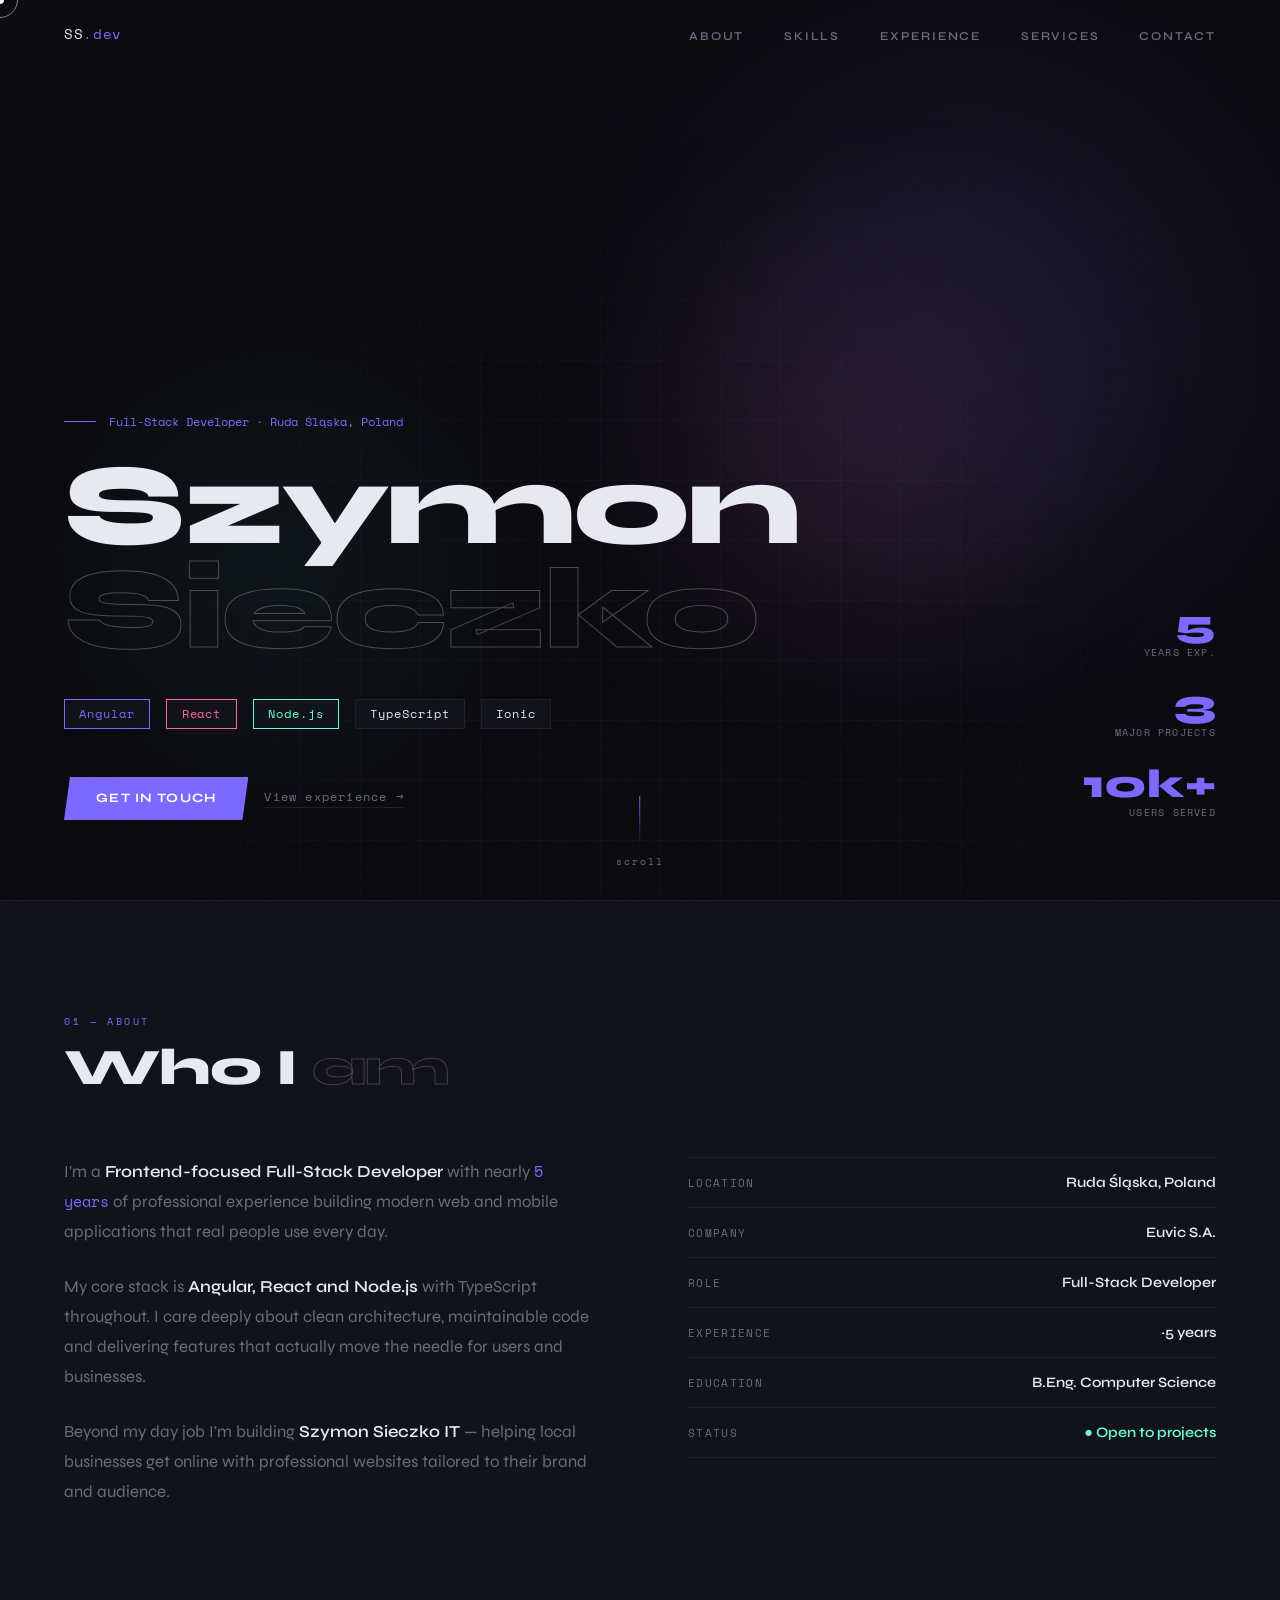
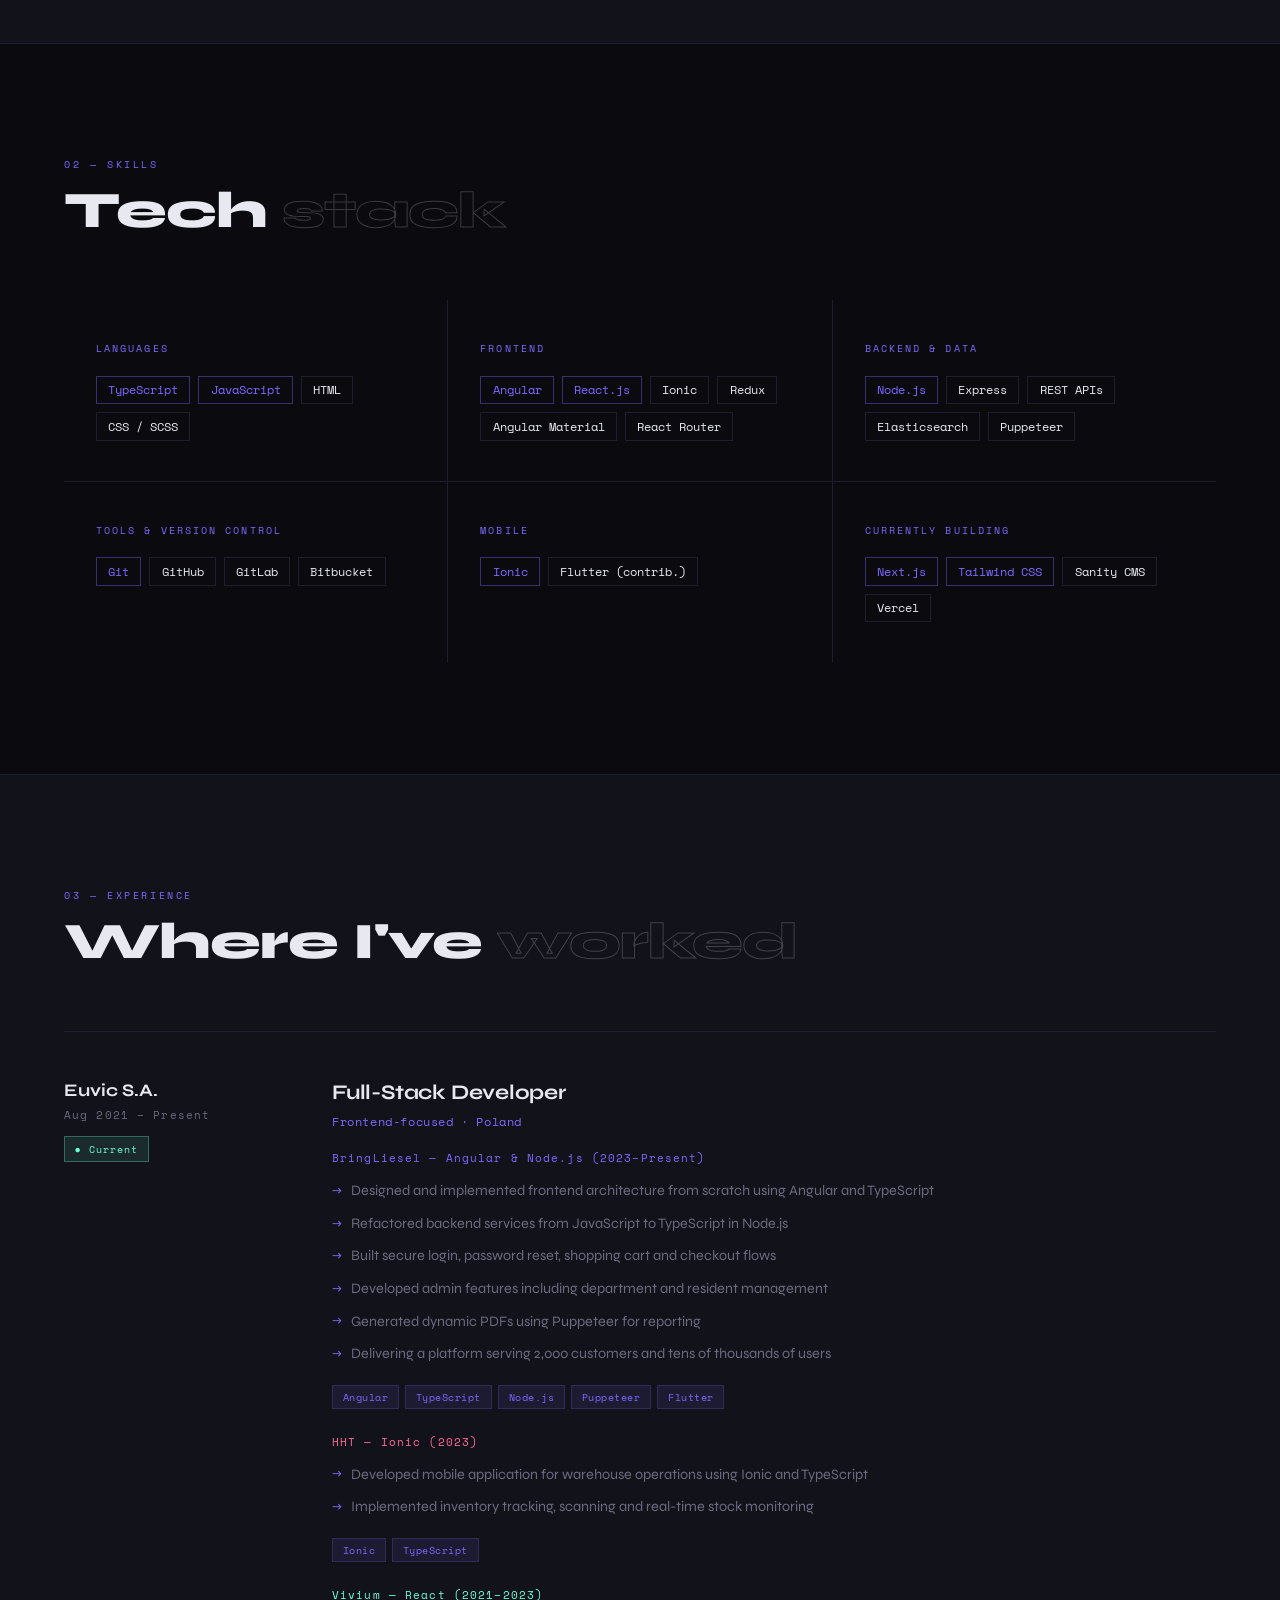
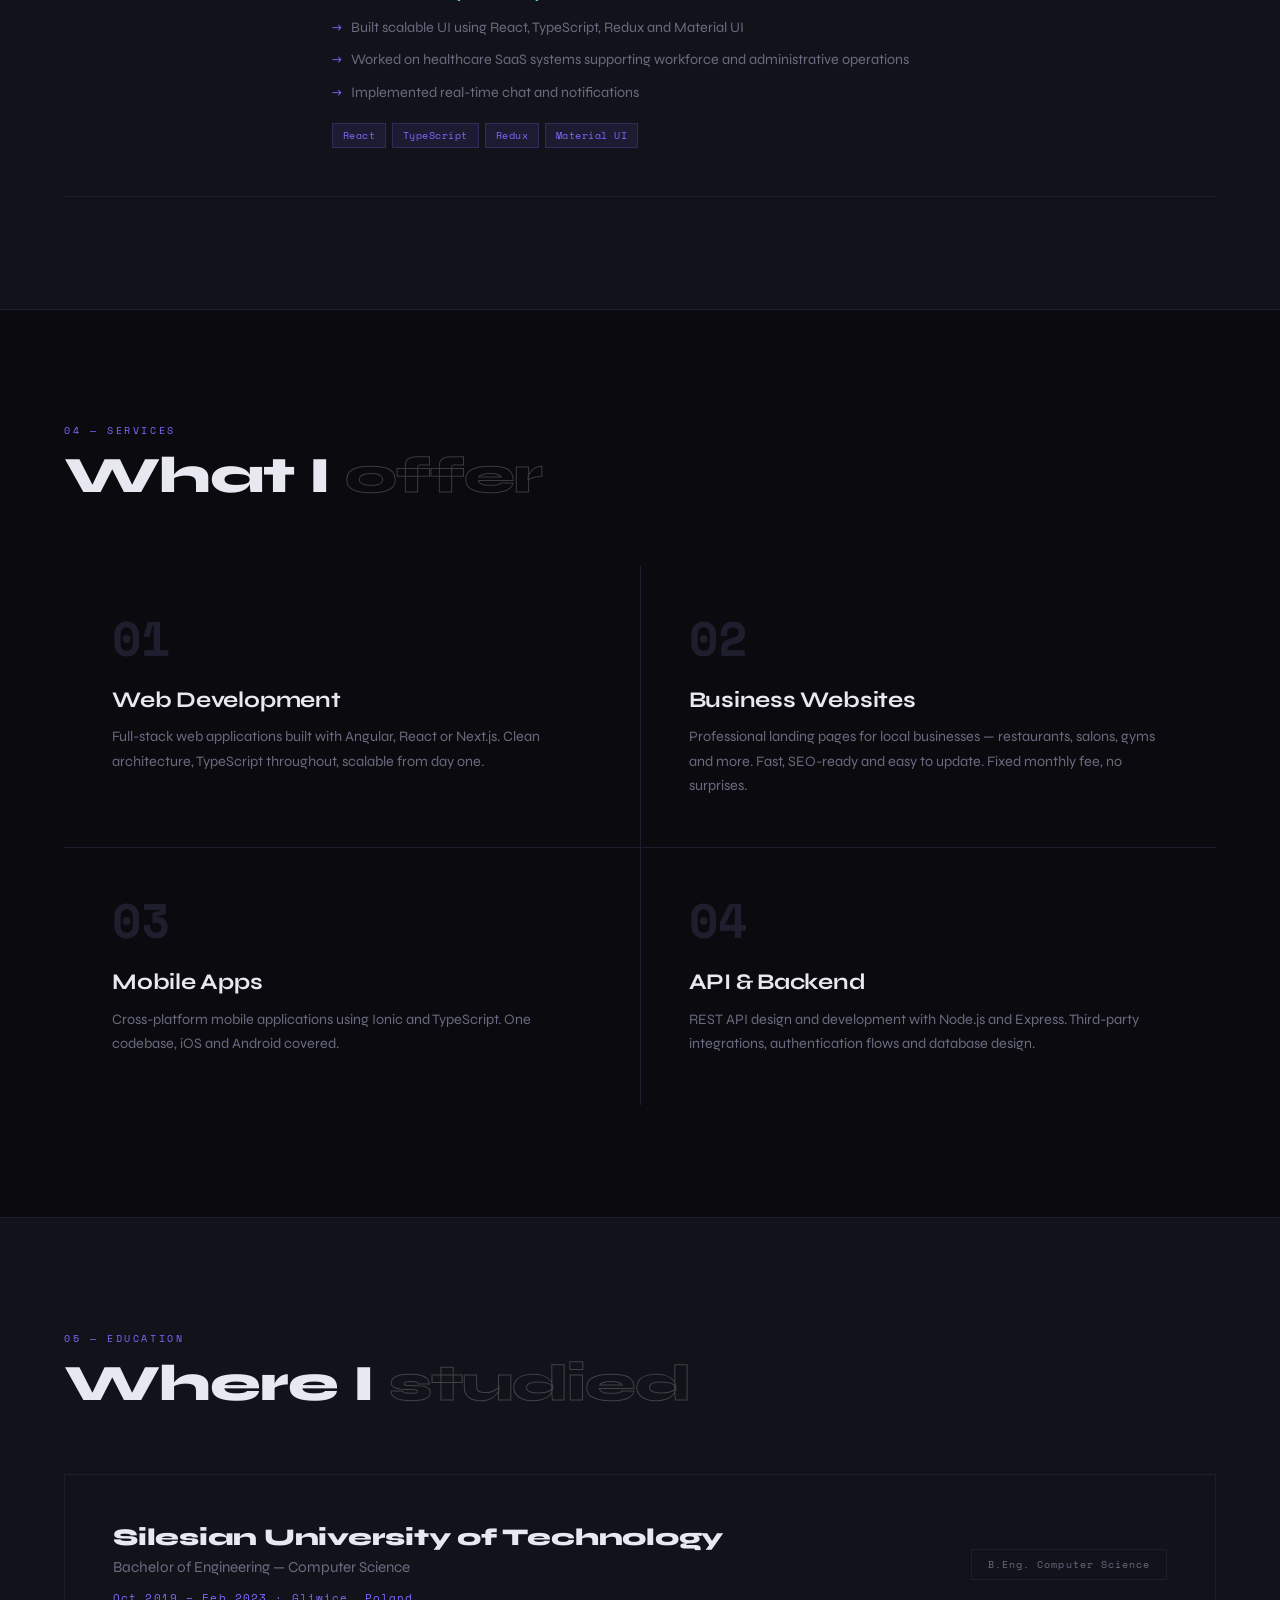
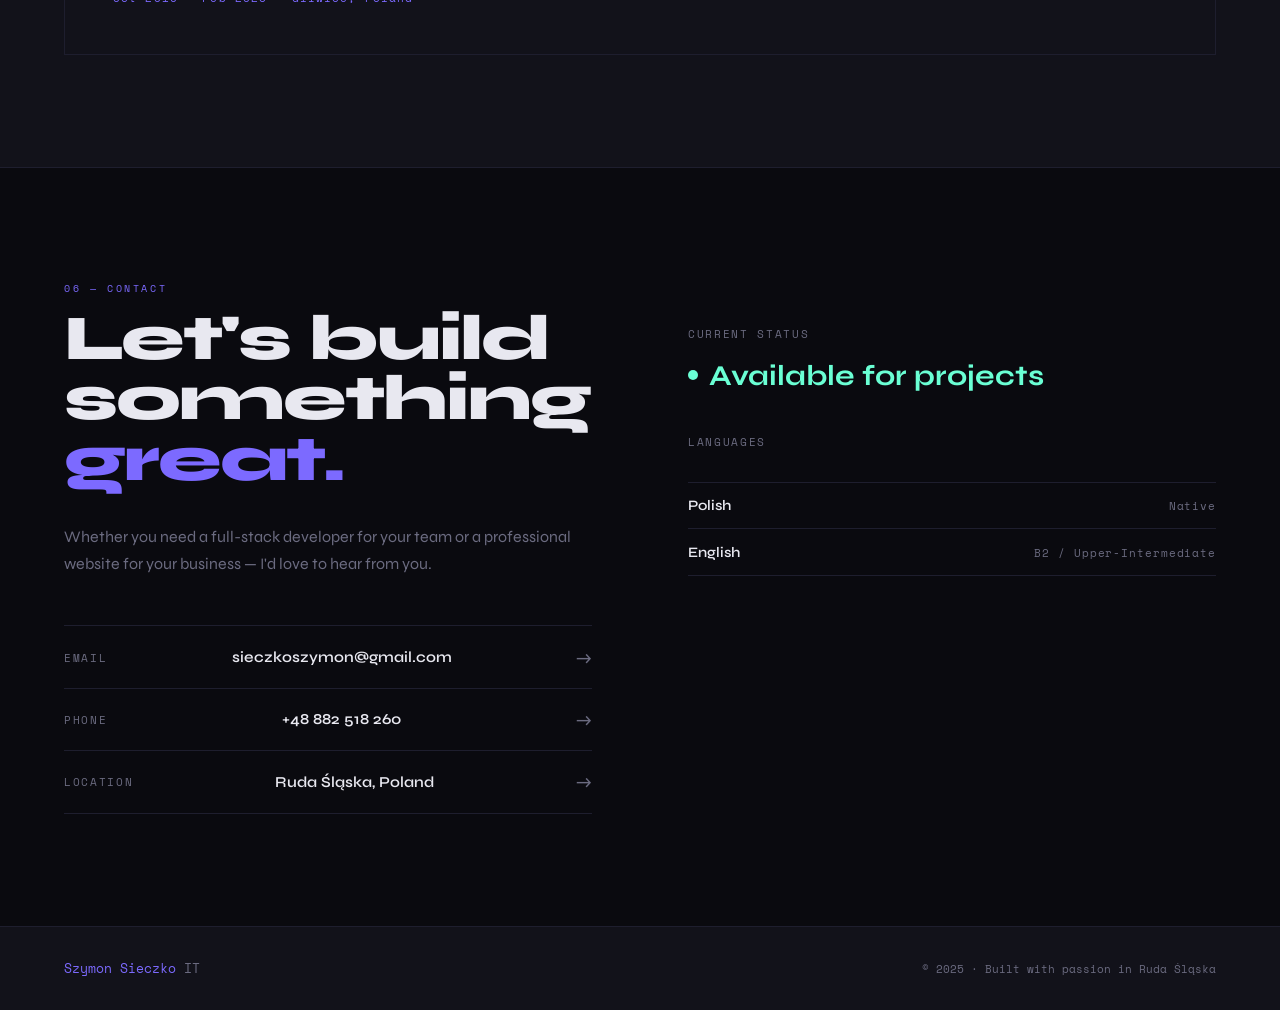
==== index.html @ 937682d6 "rename file" ====
<!doctype html>
<html lang="en">
  <head>
    <meta charset="UTF-8" />
    <meta name="viewport" content="width=device-width, initial-scale=1.0" />
    <title>Szymon Sieczko – Full-Stack Developer</title>

    <!-- SEO -->
    <meta
      name="description"
      content="Szymon Sieczko – Frontend-focused Full-Stack Developer with 5 years of experience in Angular, React, Node.js and TypeScript. Based in Ruda Śląska, Poland." />
    <meta name="author" content="Szymon Sieczko" />
    <meta property="og:title" content="Szymon Sieczko – Full-Stack Developer" />
    <meta
      property="og:description"
      content="Frontend-focused Full-Stack Developer. Angular, React, Node.js, TypeScript." />
    <meta property="og:type" content="website" />

    <link
      href="https://fonts.googleapis.com/css2?family=Space+Mono:ital,wght@0,400;0,700;1,400&family=Syne:wght@400;600;700;800&display=swap"
      rel="stylesheet" />

    <style>
      *,
      *::before,
      *::after {
        box-sizing: border-box;
        margin: 0;
        padding: 0;
      }

      :root {
        --bg: #0a0a0f;
        --surface: #12121a;
        --border: #1e1e2e;
        --accent: #7c6aff;
        --accent2: #ff6a9a;
        --accent3: #6affd4;
        --text: #e8e8f0;
        --muted: #6b6b80;
        --mono: "Space Mono", monospace;
        --sans: "Syne", sans-serif;
      }

      html {
        scroll-behavior: smooth;
      }

      body {
        background: var(--bg);
        color: var(--text);
        font-family: var(--sans);
        overflow-x: hidden;
        cursor: none;
      }

      /* CUSTOM CURSOR */
      .cursor {
        position: fixed;
        top: 0;
        left: 0;
        z-index: 9999;
        pointer-events: none;
        mix-blend-mode: difference;
      }
      .cursor-dot {
        width: 8px;
        height: 8px;
        background: white;
        border-radius: 50%;
        position: absolute;
        transform: translate(-50%, -50%);
        transition: transform 0.1s;
      }
      .cursor-ring {
        width: 36px;
        height: 36px;
        border: 1px solid rgba(255, 255, 255, 0.5);
        border-radius: 50%;
        position: absolute;
        transform: translate(-50%, -50%);
        transition:
          transform 0.12s ease,
          width 0.2s,
          height 0.2s;
      }
      body.hovering .cursor-ring {
        width: 56px;
        height: 56px;
      }

      /* NOISE OVERLAY */
      body::before {
        content: "";
        position: fixed;
        inset: 0;
        z-index: 0;
        background-image: url("data:image/svg+xml,%3Csvg viewBox='0 0 256 256' xmlns='http://www.w3.org/2000/svg'%3E%3Cfilter id='noise'%3E%3CfeTurbulence type='fractalNoise' baseFrequency='0.9' numOctaves='4' stitchTiles='stitch'/%3E%3C/filter%3E%3Crect width='100%25' height='100%25' filter='url(%23noise)' opacity='0.04'/%3E%3C/svg%3E");
        pointer-events: none;
        opacity: 0.5;
      }

      /* NAV */
      nav {
        position: fixed;
        top: 0;
        left: 0;
        right: 0;
        z-index: 100;
        display: flex;
        justify-content: space-between;
        align-items: center;
        padding: 1.5rem 4rem;
        border-bottom: 1px solid transparent;
        transition:
          border-color 0.3s,
          background 0.3s;
      }
      nav.scrolled {
        background: rgba(10, 10, 15, 0.9);
        backdrop-filter: blur(12px);
        border-color: var(--border);
      }
      .nav-brand {
        font-family: var(--mono);
        font-size: 0.85rem;
        color: var(--accent);
        text-decoration: none;
        letter-spacing: 0.05em;
      }
      .nav-brand span {
        color: var(--text);
      }
      .nav-links {
        display: flex;
        gap: 2.5rem;
        list-style: none;
      }
      .nav-links a {
        font-size: 0.75rem;
        font-weight: 600;
        letter-spacing: 0.15em;
        text-transform: uppercase;
        color: var(--muted);
        text-decoration: none;
        transition: color 0.2s;
        position: relative;
      }
      .nav-links a::after {
        content: "";
        position: absolute;
        bottom: -2px;
        left: 0;
        right: 0;
        height: 1px;
        background: var(--accent);
        transform: scaleX(0);
        transition: transform 0.2s;
        transform-origin: left;
      }
      .nav-links a:hover {
        color: var(--text);
      }
      .nav-links a:hover::after {
        transform: scaleX(1);
      }

      /* HERO */
      .hero {
        min-height: 100vh;
        display: flex;
        flex-direction: column;
        justify-content: flex-end;
        padding: 0 4rem 5rem;
        position: relative;
        overflow: hidden;
      }

      .hero-grid-lines {
        position: absolute;
        inset: 0;
        z-index: 0;
        background-image:
          linear-gradient(rgba(124, 106, 255, 0.05) 1px, transparent 1px),
          linear-gradient(90deg, rgba(124, 106, 255, 0.05) 1px, transparent 1px);
        background-size: 60px 60px;
        mask-image: radial-gradient(
          ellipse at 50% 80%,
          black 30%,
          transparent 70%
        );
      }

      .hero-glow {
        position: absolute;
        z-index: 0;
        border-radius: 50%;
        filter: blur(100px);
        pointer-events: none;
      }
      .glow-1 {
        width: 500px;
        height: 500px;
        background: rgba(124, 106, 255, 0.12);
        top: 10%;
        right: 5%;
      }
      .glow-2 {
        width: 350px;
        height: 350px;
        background: rgba(255, 106, 154, 0.08);
        top: 30%;
        right: 20%;
      }
      .glow-3 {
        width: 300px;
        height: 300px;
        background: rgba(106, 255, 212, 0.06);
        bottom: 20%;
        left: 10%;
      }

      .hero-tag {
        position: relative;
        z-index: 2;
        font-family: var(--mono);
        font-size: 0.75rem;
        color: var(--accent);
        margin-bottom: 1.5rem;
        display: flex;
        align-items: center;
        gap: 0.8rem;
      }
      .hero-tag::before {
        content: "";
        display: inline-block;
        width: 32px;
        height: 1px;
        background: var(--accent);
      }

      .hero-name {
        position: relative;
        z-index: 2;
        font-family: var(--sans);
        font-size: clamp(3.5rem, 9vw, 8rem);
        font-weight: 800;
        line-height: 0.9;
        letter-spacing: -0.03em;
        margin-bottom: 0.3rem;
      }
      .hero-name .line-1 {
        color: var(--text);
        display: block;
      }
      .hero-name .line-2 {
        color: transparent;
        -webkit-text-stroke: 1px rgba(255, 255, 255, 0.25);
        display: block;
      }

      .hero-role {
        position: relative;
        z-index: 2;
        font-family: var(--mono);
        font-size: 0.9rem;
        color: var(--muted);
        margin: 2rem 0 3rem;
        display: flex;
        align-items: center;
        gap: 1rem;
        flex-wrap: wrap;
      }
      .role-pill {
        background: var(--surface);
        border: 1px solid var(--border);
        padding: 0.35rem 0.9rem;
        font-size: 0.72rem;
        letter-spacing: 0.08em;
        color: var(--text);
      }
      .role-pill.accent {
        border-color: var(--accent);
        color: var(--accent);
      }
      .role-pill.accent2 {
        border-color: var(--accent2);
        color: var(--accent2);
      }
      .role-pill.accent3 {
        border-color: var(--accent3);
        color: var(--accent3);
      }

      .hero-cta {
        position: relative;
        z-index: 2;
        display: flex;
        gap: 1rem;
        align-items: center;
      }
      .btn-primary {
        background: var(--accent);
        color: white;
        padding: 0.85rem 2rem;
        text-decoration: none;
        font-family: var(--sans);
        font-weight: 700;
        font-size: 0.8rem;
        letter-spacing: 0.1em;
        text-transform: uppercase;
        border: none;
        cursor: none;
        display: inline-block;
        transition:
          background 0.2s,
          transform 0.15s;
        clip-path: polygon(6px 0%, 100% 0%, calc(100% - 6px) 100%, 0% 100%);
      }
      .btn-primary:hover {
        background: #9580ff;
        transform: translateY(-2px);
      }
      .btn-ghost {
        color: var(--muted);
        font-family: var(--mono);
        font-size: 0.75rem;
        text-decoration: none;
        letter-spacing: 0.1em;
        border-bottom: 1px solid var(--border);
        padding-bottom: 2px;
        transition:
          color 0.2s,
          border-color 0.2s;
      }
      .btn-ghost:hover {
        color: var(--text);
        border-color: var(--muted);
      }

      .hero-stats {
        position: absolute;
        right: 4rem;
        bottom: 5rem;
        z-index: 2;
        display: flex;
        flex-direction: column;
        gap: 1.5rem;
        align-items: flex-end;
      }
      .stat {
        text-align: right;
      }
      .stat-num {
        font-family: var(--sans);
        font-size: 2.5rem;
        font-weight: 800;
        line-height: 1;
        color: var(--accent);
      }
      .stat-label {
        font-family: var(--mono);
        font-size: 0.65rem;
        letter-spacing: 0.12em;
        text-transform: uppercase;
        color: var(--muted);
      }

      /* SCROLL INDICATOR */
      .scroll-indicator {
        position: absolute;
        bottom: 2rem;
        left: 50%;
        transform: translateX(-50%);
        z-index: 2;
        display: flex;
        flex-direction: column;
        align-items: center;
        gap: 0.5rem;
      }
      .scroll-line {
        width: 1px;
        height: 50px;
        background: linear-gradient(to bottom, var(--accent), transparent);
        animation: scrollpulse 2s ease-in-out infinite;
      }
      @keyframes scrollpulse {
        0%,
        100% {
          opacity: 0.3;
        }
        50% {
          opacity: 1;
        }
      }
      .scroll-text {
        font-family: var(--mono);
        font-size: 0.6rem;
        letter-spacing: 0.2em;
        color: var(--muted);
        writing-mode: horizontal-tb;
      }

      /* SECTIONS */
      section {
        padding: 7rem 4rem;
        position: relative;
      }
      .section-num {
        font-family: var(--mono);
        font-size: 0.65rem;
        letter-spacing: 0.25em;
        color: var(--accent);
        text-transform: uppercase;
        margin-bottom: 0.8rem;
      }
      .section-title {
        font-family: var(--sans);
        font-size: clamp(2rem, 4vw, 3.5rem);
        font-weight: 800;
        letter-spacing: -0.02em;
        line-height: 1;
        color: var(--text);
        margin-bottom: 4rem;
      }
      .section-title span {
        color: transparent;
        -webkit-text-stroke: 1px rgba(255, 255, 255, 0.2);
      }
      .max {
        max-width: 1200px;
        margin: 0 auto;
      }

      /* ABOUT */
      .about {
        background: var(--surface);
        border-top: 1px solid var(--border);
        border-bottom: 1px solid var(--border);
      }
      .about-grid {
        display: grid;
        grid-template-columns: 1fr 1fr;
        gap: 6rem;
        align-items: start;
      }
      .about-text p {
        font-size: 1.05rem;
        line-height: 1.8;
        color: var(--muted);
        margin-bottom: 1.5rem;
      }
      .about-text p strong {
        color: var(--text);
        font-weight: 600;
      }
      .about-text p .hl {
        color: var(--accent);
        font-family: var(--mono);
        font-size: 0.9em;
      }

      .about-details {
        display: flex;
        flex-direction: column;
        gap: 0;
      }
      .detail-row {
        display: flex;
        justify-content: space-between;
        align-items: center;
        padding: 1rem 0;
        border-bottom: 1px solid var(--border);
      }
      .detail-row:first-child {
        border-top: 1px solid var(--border);
      }
      .detail-key {
        font-family: var(--mono);
        font-size: 0.7rem;
        letter-spacing: 0.12em;
        text-transform: uppercase;
        color: var(--muted);
      }
      .detail-val {
        font-size: 0.9rem;
        color: var(--text);
        font-weight: 600;
      }
      .detail-val.green {
        color: var(--accent3);
      }

      /* SKILLS */
      .skills {
        background: var(--bg);
      }
      .skills-grid {
        display: grid;
        grid-template-columns: repeat(3, 1fr);
        gap: 1px;
        background: var(--border);
      }
      .skill-card {
        background: var(--bg);
        padding: 2.5rem 2rem;
        transition: background 0.2s;
        position: relative;
        overflow: hidden;
      }
      .skill-card::before {
        content: "";
        position: absolute;
        top: 0;
        left: 0;
        right: 0;
        height: 2px;
        background: linear-gradient(to right, var(--accent), transparent);
        transform: scaleX(0);
        transform-origin: left;
        transition: transform 0.3s;
      }
      .skill-card:hover {
        background: var(--surface);
      }
      .skill-card:hover::before {
        transform: scaleX(1);
      }
      .skill-cat {
        font-family: var(--mono);
        font-size: 0.65rem;
        letter-spacing: 0.2em;
        text-transform: uppercase;
        color: var(--accent);
        margin-bottom: 1.2rem;
      }
      .skill-list {
        display: flex;
        flex-wrap: wrap;
        gap: 0.5rem;
      }
      .skill-tag {
        font-family: var(--mono);
        font-size: 0.72rem;
        padding: 0.3rem 0.7rem;
        border: 1px solid var(--border);
        color: var(--text);
        transition:
          border-color 0.2s,
          color 0.2s;
      }
      .skill-card:hover .skill-tag {
        border-color: rgba(124, 106, 255, 0.3);
      }
      .skill-tag.hot {
        border-color: rgba(124, 106, 255, 0.4);
        color: var(--accent);
      }

      /* EXPERIENCE */
      .experience {
        background: var(--surface);
        border-top: 1px solid var(--border);
        border-bottom: 1px solid var(--border);
      }
      .exp-list {
        display: flex;
        flex-direction: column;
        gap: 0;
      }
      .exp-item {
        display: grid;
        grid-template-columns: 220px 1fr;
        gap: 3rem;
        padding: 3rem 0;
        border-bottom: 1px solid var(--border);
        position: relative;
      }
      .exp-item:first-child {
        border-top: 1px solid var(--border);
      }
      .exp-meta {
      }
      .exp-company {
        font-family: var(--sans);
        font-size: 1.1rem;
        font-weight: 700;
        color: var(--text);
        margin-bottom: 0.3rem;
      }
      .exp-period {
        font-family: var(--mono);
        font-size: 0.7rem;
        letter-spacing: 0.1em;
        color: var(--muted);
        margin-bottom: 0.8rem;
      }
      .exp-status {
        display: inline-block;
        font-family: var(--mono);
        font-size: 0.65rem;
        letter-spacing: 0.1em;
        padding: 0.25rem 0.6rem;
        background: rgba(106, 255, 212, 0.1);
        border: 1px solid rgba(106, 255, 212, 0.3);
        color: var(--accent3);
      }
      .exp-content {
      }
      .exp-role {
        font-family: var(--sans);
        font-size: 1.3rem;
        font-weight: 700;
        color: var(--text);
        margin-bottom: 0.5rem;
        letter-spacing: -0.01em;
      }
      .exp-sub {
        font-family: var(--mono);
        font-size: 0.75rem;
        color: var(--accent);
        margin-bottom: 1.2rem;
        letter-spacing: 0.05em;
      }
      .exp-bullets {
        list-style: none;
        display: flex;
        flex-direction: column;
        gap: 0.6rem;
      }
      .exp-bullets li {
        font-size: 0.9rem;
        color: var(--muted);
        line-height: 1.6;
        padding-left: 1.2rem;
        position: relative;
      }
      .exp-bullets li::before {
        content: "→";
        position: absolute;
        left: 0;
        color: var(--accent);
        font-size: 0.75rem;
        top: 0.15em;
      }
      .exp-tags {
        display: flex;
        flex-wrap: wrap;
        gap: 0.4rem;
        margin-top: 1.2rem;
      }
      .exp-tag {
        font-family: var(--mono);
        font-size: 0.65rem;
        padding: 0.2rem 0.6rem;
        background: rgba(124, 106, 255, 0.1);
        border: 1px solid rgba(124, 106, 255, 0.2);
        color: var(--accent);
        letter-spacing: 0.05em;
      }

      /* SERVICES */
      .services {
        background: var(--bg);
      }
      .services-grid {
        display: grid;
        grid-template-columns: repeat(2, 1fr);
        gap: 1px;
        background: var(--border);
      }
      .service-card {
        background: var(--bg);
        padding: 3rem;
        transition: background 0.25s;
        position: relative;
      }
      .service-card:hover {
        background: var(--surface);
      }
      .service-num {
        font-family: var(--mono);
        font-size: 3rem;
        font-weight: 700;
        color: var(--border);
        line-height: 1;
        margin-bottom: 1.5rem;
        transition: color 0.25s;
      }
      .service-card:hover .service-num {
        color: var(--accent);
      }
      .service-name {
        font-family: var(--sans);
        font-size: 1.4rem;
        font-weight: 700;
        color: var(--text);
        margin-bottom: 0.8rem;
        letter-spacing: -0.01em;
      }
      .service-desc {
        font-size: 0.9rem;
        color: var(--muted);
        line-height: 1.7;
      }

      /* EDUCATION */
      .education {
        background: var(--surface);
        border-top: 1px solid var(--border);
      }
      .edu-card {
        display: flex;
        justify-content: space-between;
        align-items: flex-start;
        padding: 3rem;
        border: 1px solid var(--border);
        gap: 2rem;
      }
      .edu-left {
      }
      .edu-school {
        font-family: var(--sans);
        font-size: 1.5rem;
        font-weight: 800;
        color: var(--text);
        margin-bottom: 0.4rem;
        letter-spacing: -0.01em;
      }
      .edu-degree {
        font-size: 0.95rem;
        color: var(--muted);
        margin-bottom: 0.8rem;
      }
      .edu-period {
        font-family: var(--mono);
        font-size: 0.7rem;
        letter-spacing: 0.1em;
        color: var(--accent);
      }
      .edu-badge {
        font-family: var(--mono);
        font-size: 0.65rem;
        letter-spacing: 0.1em;
        padding: 0.4rem 1rem;
        border: 1px solid var(--border);
        color: var(--muted);
        white-space: nowrap;
        align-self: center;
      }

      /* CONTACT */
      .contact {
        background: var(--bg);
        border-top: 1px solid var(--border);
      }
      .contact-inner {
        display: grid;
        grid-template-columns: 1fr 1fr;
        gap: 6rem;
        align-items: start;
      }
      .contact-headline {
        font-family: var(--sans);
        font-size: clamp(2.5rem, 5vw, 4.5rem);
        font-weight: 800;
        line-height: 0.95;
        letter-spacing: -0.03em;
        color: var(--text);
        margin-bottom: 2rem;
      }
      .contact-headline span {
        color: var(--accent);
      }
      .contact-sub {
        font-size: 1rem;
        color: var(--muted);
        line-height: 1.7;
        margin-bottom: 3rem;
      }
      .contact-links {
        display: flex;
        flex-direction: column;
        gap: 0;
      }
      .contact-link {
        display: flex;
        justify-content: space-between;
        align-items: center;
        padding: 1.2rem 0;
        border-bottom: 1px solid var(--border);
        text-decoration: none;
        transition: padding-left 0.2s;
      }
      .contact-link:first-child {
        border-top: 1px solid var(--border);
      }
      .contact-link:hover {
        padding-left: 0.5rem;
      }
      .contact-link-label {
        font-family: var(--mono);
        font-size: 0.7rem;
        letter-spacing: 0.15em;
        text-transform: uppercase;
        color: var(--muted);
      }
      .contact-link-val {
        font-size: 0.95rem;
        font-weight: 600;
        color: var(--text);
        transition: color 0.2s;
      }
      .contact-link:hover .contact-link-val {
        color: var(--accent);
      }
      .contact-link-arr {
        color: var(--muted);
        font-size: 1.2rem;
        transition:
          transform 0.2s,
          color 0.2s;
      }
      .contact-link:hover .contact-link-arr {
        transform: translateX(4px);
        color: var(--accent);
      }

      .contact-right {
        padding-top: 1rem;
      }
      .contact-availability {
        font-family: var(--mono);
        font-size: 0.7rem;
        letter-spacing: 0.15em;
        text-transform: uppercase;
        color: var(--muted);
        margin-bottom: 1rem;
      }
      .avail-status {
        display: flex;
        align-items: center;
        gap: 0.7rem;
        font-family: var(--sans);
        font-size: 1.8rem;
        font-weight: 700;
        color: var(--accent3);
        margin-bottom: 2.5rem;
      }
      .avail-dot {
        width: 10px;
        height: 10px;
        background: var(--accent3);
        border-radius: 50%;
        animation: blink 2s ease-in-out infinite;
      }
      @keyframes blink {
        0%,
        100% {
          opacity: 1;
        }
        50% {
          opacity: 0.3;
        }
      }

      .lang-grid {
        display: flex;
        flex-direction: column;
        gap: 0;
        margin-top: 2rem;
      }
      .lang-row {
        display: flex;
        justify-content: space-between;
        padding: 0.9rem 0;
        border-bottom: 1px solid var(--border);
      }
      .lang-row:first-child {
        border-top: 1px solid var(--border);
      }
      .lang-name {
        font-weight: 600;
        font-size: 0.9rem;
      }
      .lang-level {
        font-family: var(--mono);
        font-size: 0.7rem;
        color: var(--muted);
        letter-spacing: 0.08em;
      }

      /* FOOTER */
      footer {
        background: var(--surface);
        padding: 2rem 4rem;
        border-top: 1px solid var(--border);
        display: flex;
        justify-content: space-between;
        align-items: center;
        flex-wrap: wrap;
        gap: 1rem;
      }
      .footer-brand {
        font-family: var(--mono);
        font-size: 0.8rem;
        color: var(--muted);
      }
      .footer-brand span {
        color: var(--accent);
      }
      footer p {
        font-family: var(--mono);
        font-size: 0.7rem;
        color: var(--muted);
      }

      /* ANIMATIONS */
      .fade-up {
        opacity: 0;
        transform: translateY(30px);
        transition:
          opacity 0.7s ease,
          transform 0.7s ease;
      }
      .fade-up.visible {
        opacity: 1;
        transform: translateY(0);
      }

      @media (max-width: 900px) {
        nav {
          padding: 1rem 1.5rem;
        }
        .nav-links {
          display: none;
        }
        section {
          padding: 4rem 1.5rem;
        }
        .hero {
          padding: 0 1.5rem 4rem;
        }
        .hero-name {
          font-size: 3.5rem;
        }
        .hero-stats {
          display: none;
        }
        .about-grid {
          grid-template-columns: 1fr;
          gap: 3rem;
        }
        .skills-grid {
          grid-template-columns: 1fr;
        }
        .exp-item {
          grid-template-columns: 1fr;
          gap: 1rem;
        }
        .services-grid {
          grid-template-columns: 1fr;
        }
        .contact-inner {
          grid-template-columns: 1fr;
          gap: 3rem;
        }
        footer {
          flex-direction: column;
          text-align: center;
        }
        .scroll-indicator {
          display: none;
        }
      }
    </style>
  </head>
  <body>
    <div class="cursor" id="cursor">
      <div class="cursor-dot" id="cursorDot"></div>
      <div class="cursor-ring" id="cursorRing"></div>
    </div>

    <nav id="navbar">
      <a class="nav-brand" href="#"><span>SS</span>.dev</a>
      <ul class="nav-links">
        <li><a href="#about">About</a></li>
        <li><a href="#skills">Skills</a></li>
        <li><a href="#experience">Experience</a></li>
        <li><a href="#services">Services</a></li>
        <li><a href="#contact">Contact</a></li>
      </ul>
    </nav>

    <!-- HERO -->
    <section class="hero" id="hero">
      <div class="hero-grid-lines"></div>
      <div class="hero-glow glow-1"></div>
      <div class="hero-glow glow-2"></div>
      <div class="hero-glow glow-3"></div>

      <p class="hero-tag">Full-Stack Developer · Ruda Śląska, Poland</p>
      <h1 class="hero-name">
        <span class="line-1">Szymon</span>
        <span class="line-2">Sieczko</span>
      </h1>
      <div class="hero-role">
        <span class="role-pill accent">Angular</span>
        <span class="role-pill accent2">React</span>
        <span class="role-pill accent3">Node.js</span>
        <span class="role-pill">TypeScript</span>
        <span class="role-pill">Ionic</span>
      </div>
      <div class="hero-cta">
        <a href="#contact" class="btn-primary">Get in touch</a>
        <a href="#experience" class="btn-ghost">View experience →</a>
      </div>

      <div class="hero-stats">
        <div class="stat">
          <div class="stat-num">5</div>
          <div class="stat-label">Years exp.</div>
        </div>
        <div class="stat">
          <div class="stat-num">3</div>
          <div class="stat-label">Major projects</div>
        </div>
        <div class="stat">
          <div class="stat-num">10k+</div>
          <div class="stat-label">Users served</div>
        </div>
      </div>

      <div class="scroll-indicator">
        <div class="scroll-line"></div>
        <span class="scroll-text">scroll</span>
      </div>
    </section>

    <!-- ABOUT -->
    <section class="about" id="about">
      <div class="max">
        <p class="section-num fade-up">01 — About</p>
        <h2 class="section-title fade-up">Who I <span>am</span></h2>
        <div class="about-grid">
          <div class="about-text fade-up">
            <p>
              I'm a <strong>Frontend-focused Full-Stack Developer</strong> with
              nearly <span class="hl">5 years</span> of professional experience
              building modern web and mobile applications that real people use
              every day.
            </p>
            <p>
              My core stack is <strong>Angular, React and Node.js</strong> with
              TypeScript throughout. I care deeply about clean architecture,
              maintainable code and delivering features that actually move the
              needle for users and businesses.
            </p>
            <p>
              Beyond my day job I'm building
              <strong>Szymon Sieczko IT</strong> — helping local businesses get
              online with professional websites tailored to their brand and
              audience.
            </p>
          </div>
          <div class="about-details fade-up">
            <div class="detail-row">
              <span class="detail-key">Location</span
              ><span class="detail-val">Ruda Śląska, Poland</span>
            </div>
            <div class="detail-row">
              <span class="detail-key">Company</span
              ><span class="detail-val">Euvic S.A.</span>
            </div>
            <div class="detail-row">
              <span class="detail-key">Role</span
              ><span class="detail-val">Full-Stack Developer</span>
            </div>
            <div class="detail-row">
              <span class="detail-key">Experience</span
              ><span class="detail-val">~5 years</span>
            </div>
            <div class="detail-row">
              <span class="detail-key">Education</span
              ><span class="detail-val">B.Eng. Computer Science</span>
            </div>
            <div class="detail-row">
              <span class="detail-key">Status</span
              ><span class="detail-val green">● Open to projects</span>
            </div>
          </div>
        </div>
      </div>
    </section>

    <!-- SKILLS -->
    <section class="skills" id="skills">
      <div class="max">
        <p class="section-num fade-up">02 — Skills</p>
        <h2 class="section-title fade-up">Tech <span>stack</span></h2>
        <div class="skills-grid">
          <div class="skill-card fade-up">
            <div class="skill-cat">Languages</div>
            <div class="skill-list">
              <span class="skill-tag hot">TypeScript</span>
              <span class="skill-tag hot">JavaScript</span>
              <span class="skill-tag">HTML</span>
              <span class="skill-tag">CSS / SCSS</span>
            </div>
          </div>
          <div class="skill-card fade-up">
            <div class="skill-cat">Frontend</div>
            <div class="skill-list">
              <span class="skill-tag hot">Angular</span>
              <span class="skill-tag hot">React.js</span>
              <span class="skill-tag">Ionic</span>
              <span class="skill-tag">Redux</span>
              <span class="skill-tag">Angular Material</span>
              <span class="skill-tag">React Router</span>
            </div>
          </div>
          <div class="skill-card fade-up">
            <div class="skill-cat">Backend & Data</div>
            <div class="skill-list">
              <span class="skill-tag hot">Node.js</span>
              <span class="skill-tag">Express</span>
              <span class="skill-tag">REST APIs</span>
              <span class="skill-tag">Elasticsearch</span>
              <span class="skill-tag">Puppeteer</span>
            </div>
          </div>
          <div class="skill-card fade-up">
            <div class="skill-cat">Tools & Version Control</div>
            <div class="skill-list">
              <span class="skill-tag hot">Git</span>
              <span class="skill-tag">GitHub</span>
              <span class="skill-tag">GitLab</span>
              <span class="skill-tag">Bitbucket</span>
            </div>
          </div>
          <div class="skill-card fade-up">
            <div class="skill-cat">Mobile</div>
            <div class="skill-list">
              <span class="skill-tag hot">Ionic</span>
              <span class="skill-tag">Flutter (contrib.)</span>
            </div>
          </div>
          <div class="skill-card fade-up">
            <div class="skill-cat">Currently building</div>
            <div class="skill-list">
              <span class="skill-tag hot">Next.js</span>
              <span class="skill-tag hot">Tailwind CSS</span>
              <span class="skill-tag">Sanity CMS</span>
              <span class="skill-tag">Vercel</span>
            </div>
          </div>
        </div>
      </div>
    </section>

    <!-- EXPERIENCE -->
    <section class="experience" id="experience">
      <div class="max">
        <p class="section-num fade-up">03 — Experience</p>
        <h2 class="section-title fade-up">Where I've <span>worked</span></h2>
        <div class="exp-list">
          <div class="exp-item fade-up">
            <div class="exp-meta">
              <div class="exp-company">Euvic S.A.</div>
              <div class="exp-period">Aug 2021 – Present</div>
              <span class="exp-status">● Current</span>
            </div>
            <div class="exp-content">
              <div class="exp-role">Full-Stack Developer</div>
              <div class="exp-sub">Frontend-focused · Poland</div>

              <div style="margin-bottom: 1.5rem">
                <div
                  style="
                    font-family: var(--mono);
                    font-size: 0.7rem;
                    letter-spacing: 0.1em;
                    color: var(--accent);
                    margin-bottom: 0.8rem;
                  ">
                  BringLiesel — Angular & Node.js (2023–Present)
                </div>
                <ul class="exp-bullets">
                  <li>
                    Designed and implemented frontend architecture from scratch
                    using Angular and TypeScript
                  </li>
                  <li>
                    Refactored backend services from JavaScript to TypeScript in
                    Node.js
                  </li>
                  <li>
                    Built secure login, password reset, shopping cart and
                    checkout flows
                  </li>
                  <li>
                    Developed admin features including department and resident
                    management
                  </li>
                  <li>Generated dynamic PDFs using Puppeteer for reporting</li>
                  <li>
                    Delivering a platform serving 2,000 customers and tens of
                    thousands of users
                  </li>
                </ul>
                <div class="exp-tags">
                  <span class="exp-tag">Angular</span
                  ><span class="exp-tag">TypeScript</span
                  ><span class="exp-tag">Node.js</span
                  ><span class="exp-tag">Puppeteer</span
                  ><span class="exp-tag">Flutter</span>
                </div>
              </div>

              <div style="margin-bottom: 1.5rem">
                <div
                  style="
                    font-family: var(--mono);
                    font-size: 0.7rem;
                    letter-spacing: 0.1em;
                    color: var(--accent2);
                    margin-bottom: 0.8rem;
                  ">
                  HHT — Ionic (2023)
                </div>
                <ul class="exp-bullets">
                  <li>
                    Developed mobile application for warehouse operations using
                    Ionic and TypeScript
                  </li>
                  <li>
                    Implemented inventory tracking, scanning and real-time stock
                    monitoring
                  </li>
                </ul>
                <div class="exp-tags">
                  <span class="exp-tag">Ionic</span
                  ><span class="exp-tag">TypeScript</span>
                </div>
              </div>

              <div>
                <div
                  style="
                    font-family: var(--mono);
                    font-size: 0.7rem;
                    letter-spacing: 0.1em;
                    color: var(--accent3);
                    margin-bottom: 0.8rem;
                  ">
                  Vivium — React (2021–2023)
                </div>
                <ul class="exp-bullets">
                  <li>
                    Built scalable UI using React, TypeScript, Redux and
                    Material UI
                  </li>
                  <li>
                    Worked on healthcare SaaS systems supporting workforce and
                    administrative operations
                  </li>
                  <li>Implemented real-time chat and notifications</li>
                </ul>
                <div class="exp-tags">
                  <span class="exp-tag">React</span
                  ><span class="exp-tag">TypeScript</span
                  ><span class="exp-tag">Redux</span
                  ><span class="exp-tag">Material UI</span>
                </div>
              </div>
            </div>
          </div>
        </div>
      </div>
    </section>

    <!-- SERVICES -->
    <section class="services" id="services">
      <div class="max">
        <p class="section-num fade-up">04 — Services</p>
        <h2 class="section-title fade-up">What I <span>offer</span></h2>
        <div class="services-grid">
          <div class="service-card fade-up">
            <div class="service-num">01</div>
            <div class="service-name">Web Development</div>
            <div class="service-desc">
              Full-stack web applications built with Angular, React or Next.js.
              Clean architecture, TypeScript throughout, scalable from day one.
            </div>
          </div>
          <div class="service-card fade-up">
            <div class="service-num">02</div>
            <div class="service-name">Business Websites</div>
            <div class="service-desc">
              Professional landing pages for local businesses — restaurants,
              salons, gyms and more. Fast, SEO-ready and easy to update. Fixed
              monthly fee, no surprises.
            </div>
          </div>
          <div class="service-card fade-up">
            <div class="service-num">03</div>
            <div class="service-name">Mobile Apps</div>
            <div class="service-desc">
              Cross-platform mobile applications using Ionic and TypeScript. One
              codebase, iOS and Android covered.
            </div>
          </div>
          <div class="service-card fade-up">
            <div class="service-num">04</div>
            <div class="service-name">API & Backend</div>
            <div class="service-desc">
              REST API design and development with Node.js and Express.
              Third-party integrations, authentication flows and database
              design.
            </div>
          </div>
        </div>
      </div>
    </section>

    <!-- EDUCATION -->
    <section class="education" id="education">
      <div class="max">
        <p class="section-num fade-up">05 — Education</p>
        <h2 class="section-title fade-up">Where I <span>studied</span></h2>
        <div class="edu-card fade-up">
          <div class="edu-left">
            <div class="edu-school">Silesian University of Technology</div>
            <div class="edu-degree">
              Bachelor of Engineering — Computer Science
            </div>
            <div class="edu-period">Oct 2019 – Feb 2023 · Gliwice, Poland</div>
          </div>
          <div class="edu-badge">B.Eng. Computer Science</div>
        </div>
      </div>
    </section>

    <!-- CONTACT -->
    <section class="contact" id="contact">
      <div class="max">
        <p class="section-num fade-up">06 — Contact</p>
        <div class="contact-inner">
          <div class="fade-up">
            <h2 class="contact-headline">
              Let's build something <span>great.</span>
            </h2>
            <p class="contact-sub">
              Whether you need a full-stack developer for your team or a
              professional website for your business — I'd love to hear from
              you.
            </p>
            <div class="contact-links">
              <a class="contact-link" href="mailto:sieczkoszymon@gmail.com">
                <span class="contact-link-label">Email</span>
                <span class="contact-link-val">sieczkoszymon@gmail.com</span>
                <span class="contact-link-arr">→</span>
              </a>
              <a class="contact-link" href="tel:+48882518260">
                <span class="contact-link-label">Phone</span>
                <span class="contact-link-val">+48 882 518 260</span>
                <span class="contact-link-arr">→</span>
              </a>
              <a class="contact-link" href="#">
                <span class="contact-link-label">Location</span>
                <span class="contact-link-val">Ruda Śląska, Poland</span>
                <span class="contact-link-arr">→</span>
              </a>
            </div>
          </div>
          <div class="contact-right fade-up">
            <div class="contact-availability">Current status</div>
            <div class="avail-status">
              <div class="avail-dot"></div>
              Available for projects
            </div>
            <div class="contact-availability">Languages</div>
            <div class="lang-grid">
              <div class="lang-row">
                <span class="lang-name">Polish</span
                ><span class="lang-level">Native</span>
              </div>
              <div class="lang-row">
                <span class="lang-name">English</span
                ><span class="lang-level">B2 / Upper-Intermediate</span>
              </div>
            </div>
          </div>
        </div>
      </div>
    </section>

    <footer>
      <div class="footer-brand"><span>Szymon Sieczko</span> IT</div>
      <p>© 2025 · Built with passion in Ruda Śląska</p>
    </footer>

    <script>
      // Custom cursor
      const cursor = document.getElementById("cursor");
      const dot = document.getElementById("cursorDot");
      const ring = document.getElementById("cursorRing");
      let mx = 0,
        my = 0,
        rx = 0,
        ry = 0;

      document.addEventListener("mousemove", (e) => {
        mx = e.clientX;
        my = e.clientY;
        dot.style.left = mx + "px";
        dot.style.top = my + "px";
      });
      function animRing() {
        rx += (mx - rx) * 0.12;
        ry += (my - ry) * 0.12;
        ring.style.left = rx + "px";
        ring.style.top = ry + "px";
        requestAnimationFrame(animRing);
      }
      animRing();

      document
        .querySelectorAll(
          "a, button, .skill-card, .service-card, .gallery-item",
        )
        .forEach((el) => {
          el.addEventListener("mouseenter", () =>
            document.body.classList.add("hovering"),
          );
          el.addEventListener("mouseleave", () =>
            document.body.classList.remove("hovering"),
          );
        });

      // Navbar scroll
      window.addEventListener("scroll", () => {
        document
          .getElementById("navbar")
          .classList.toggle("scrolled", window.scrollY > 50);
      });

      // Fade up on scroll
      const fadeEls = document.querySelectorAll(".fade-up");
      const obs = new IntersectionObserver(
        (entries) => {
          entries.forEach((e, i) => {
            if (e.isIntersecting) {
              setTimeout(() => e.target.classList.add("visible"), 80);
              obs.unobserve(e.target);
            }
          });
        },
        { threshold: 0.1 },
      );
      fadeEls.forEach((el) => obs.observe(el));
    </script>
  </body>
</html>
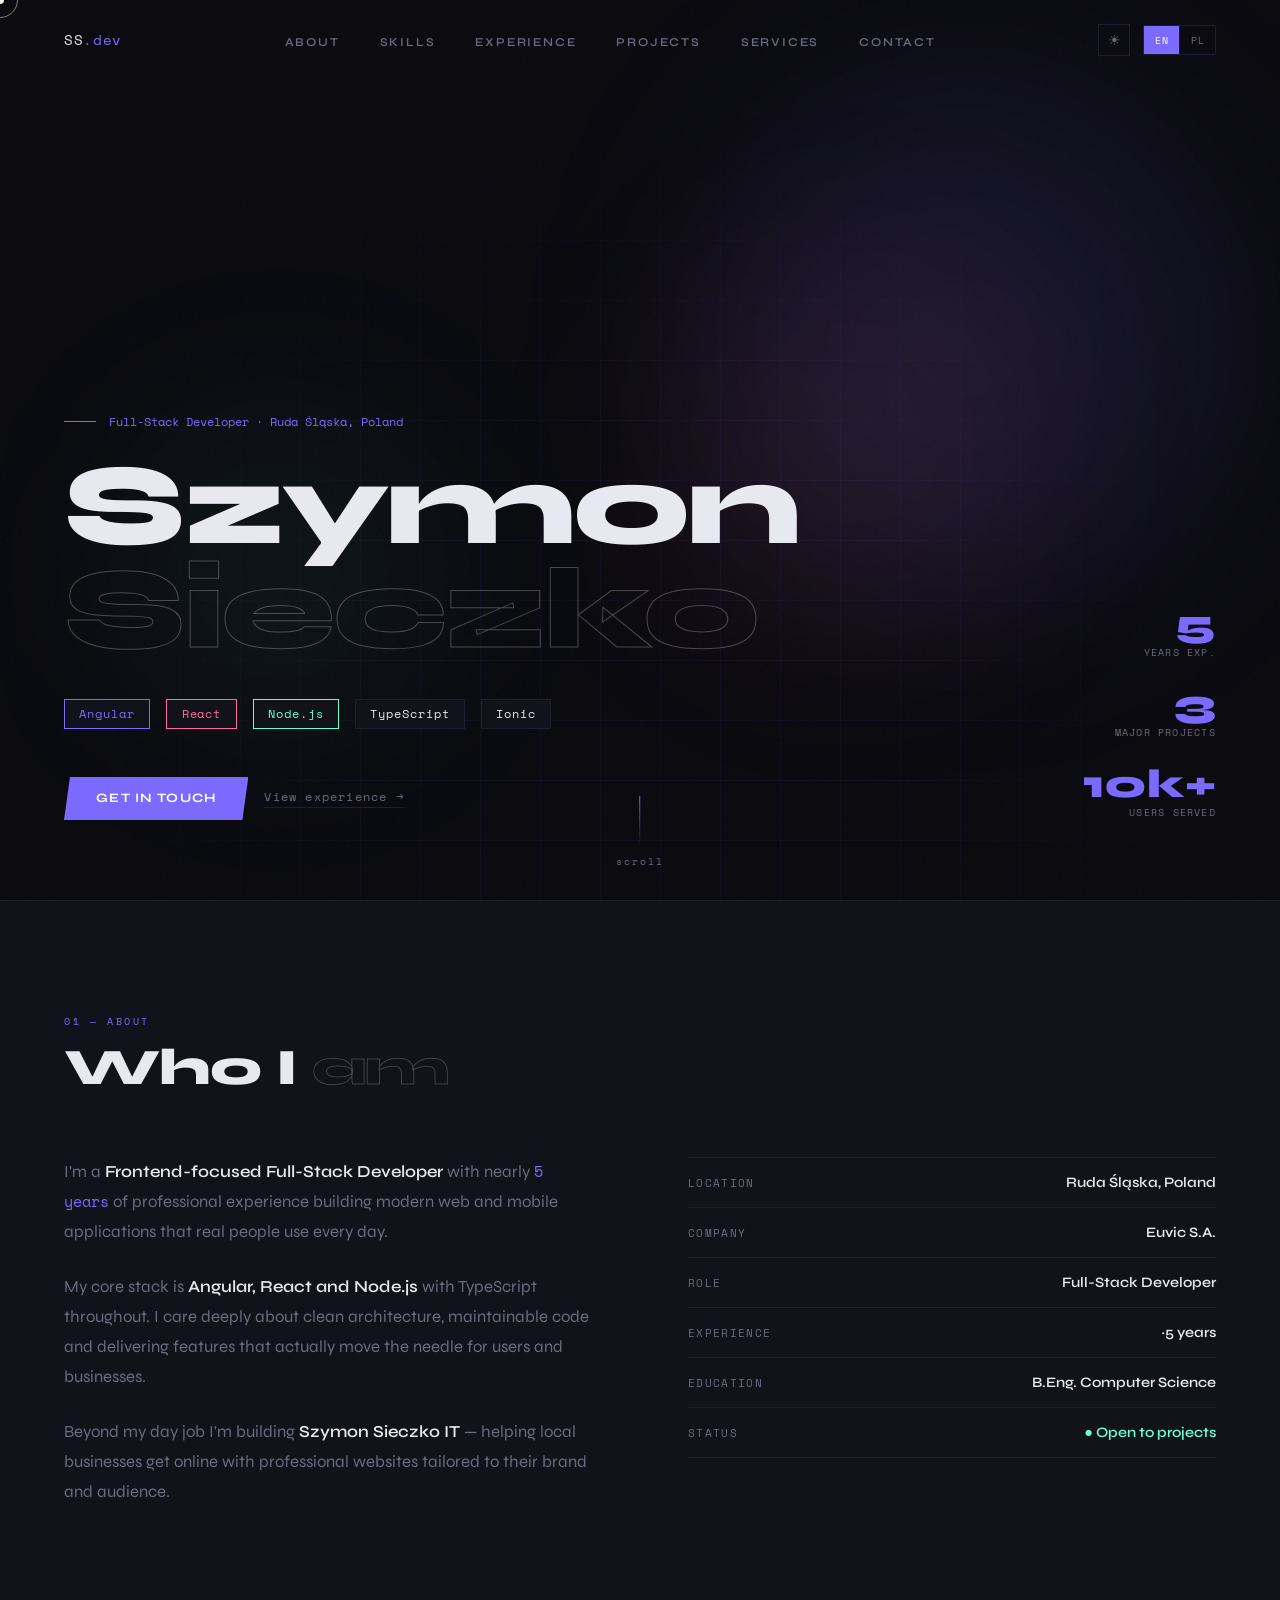
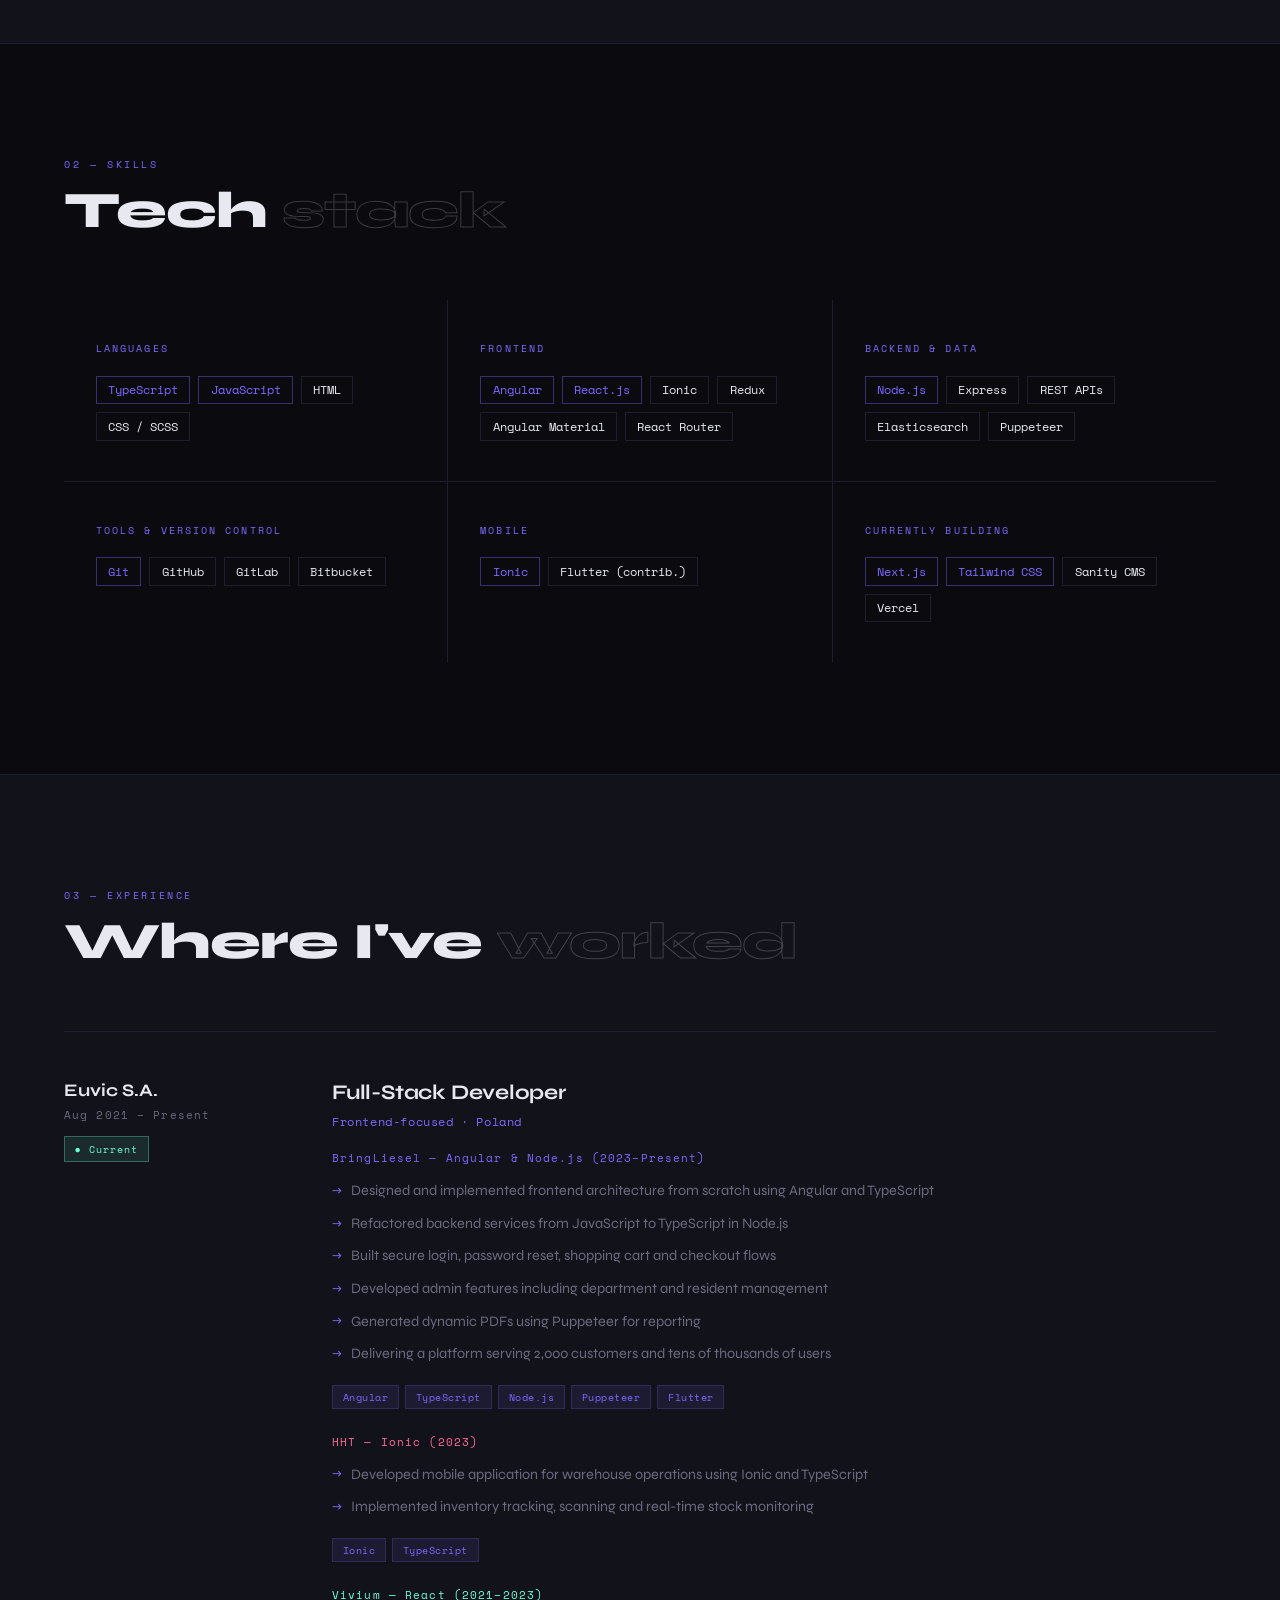
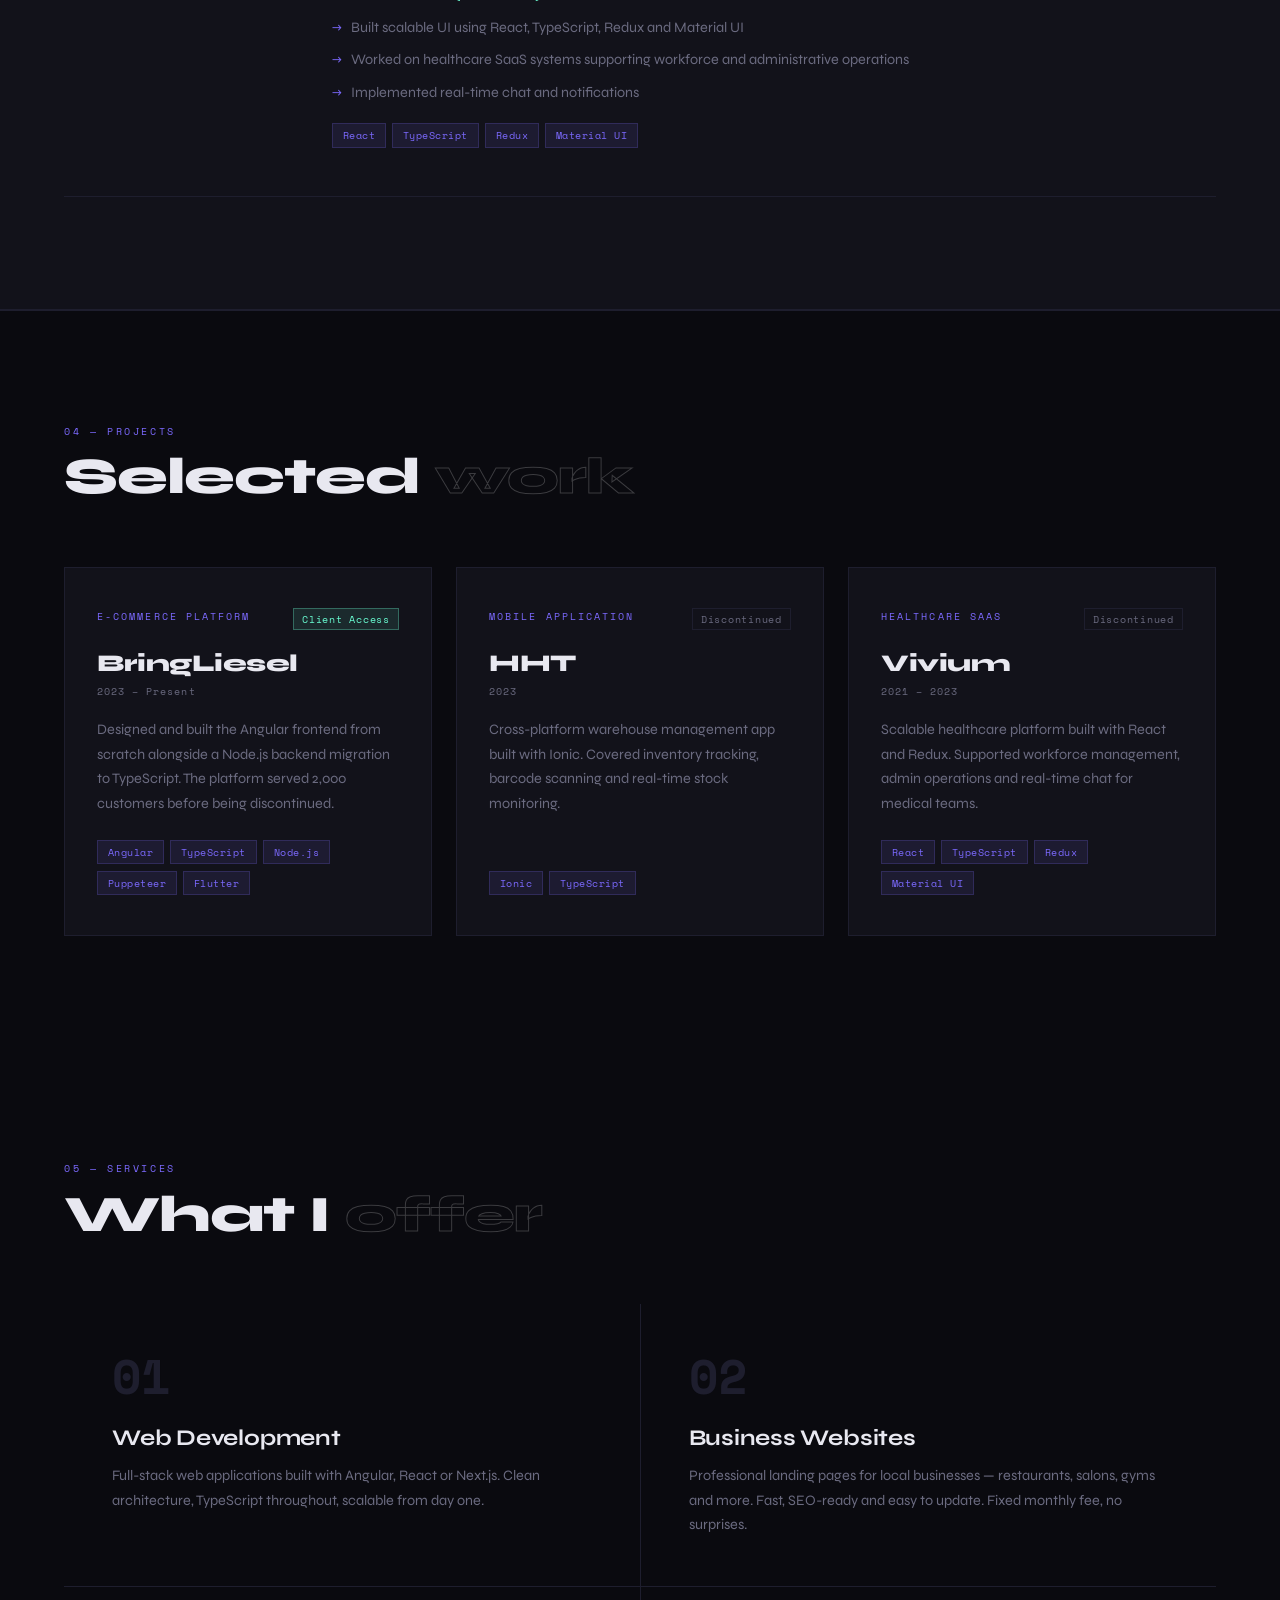
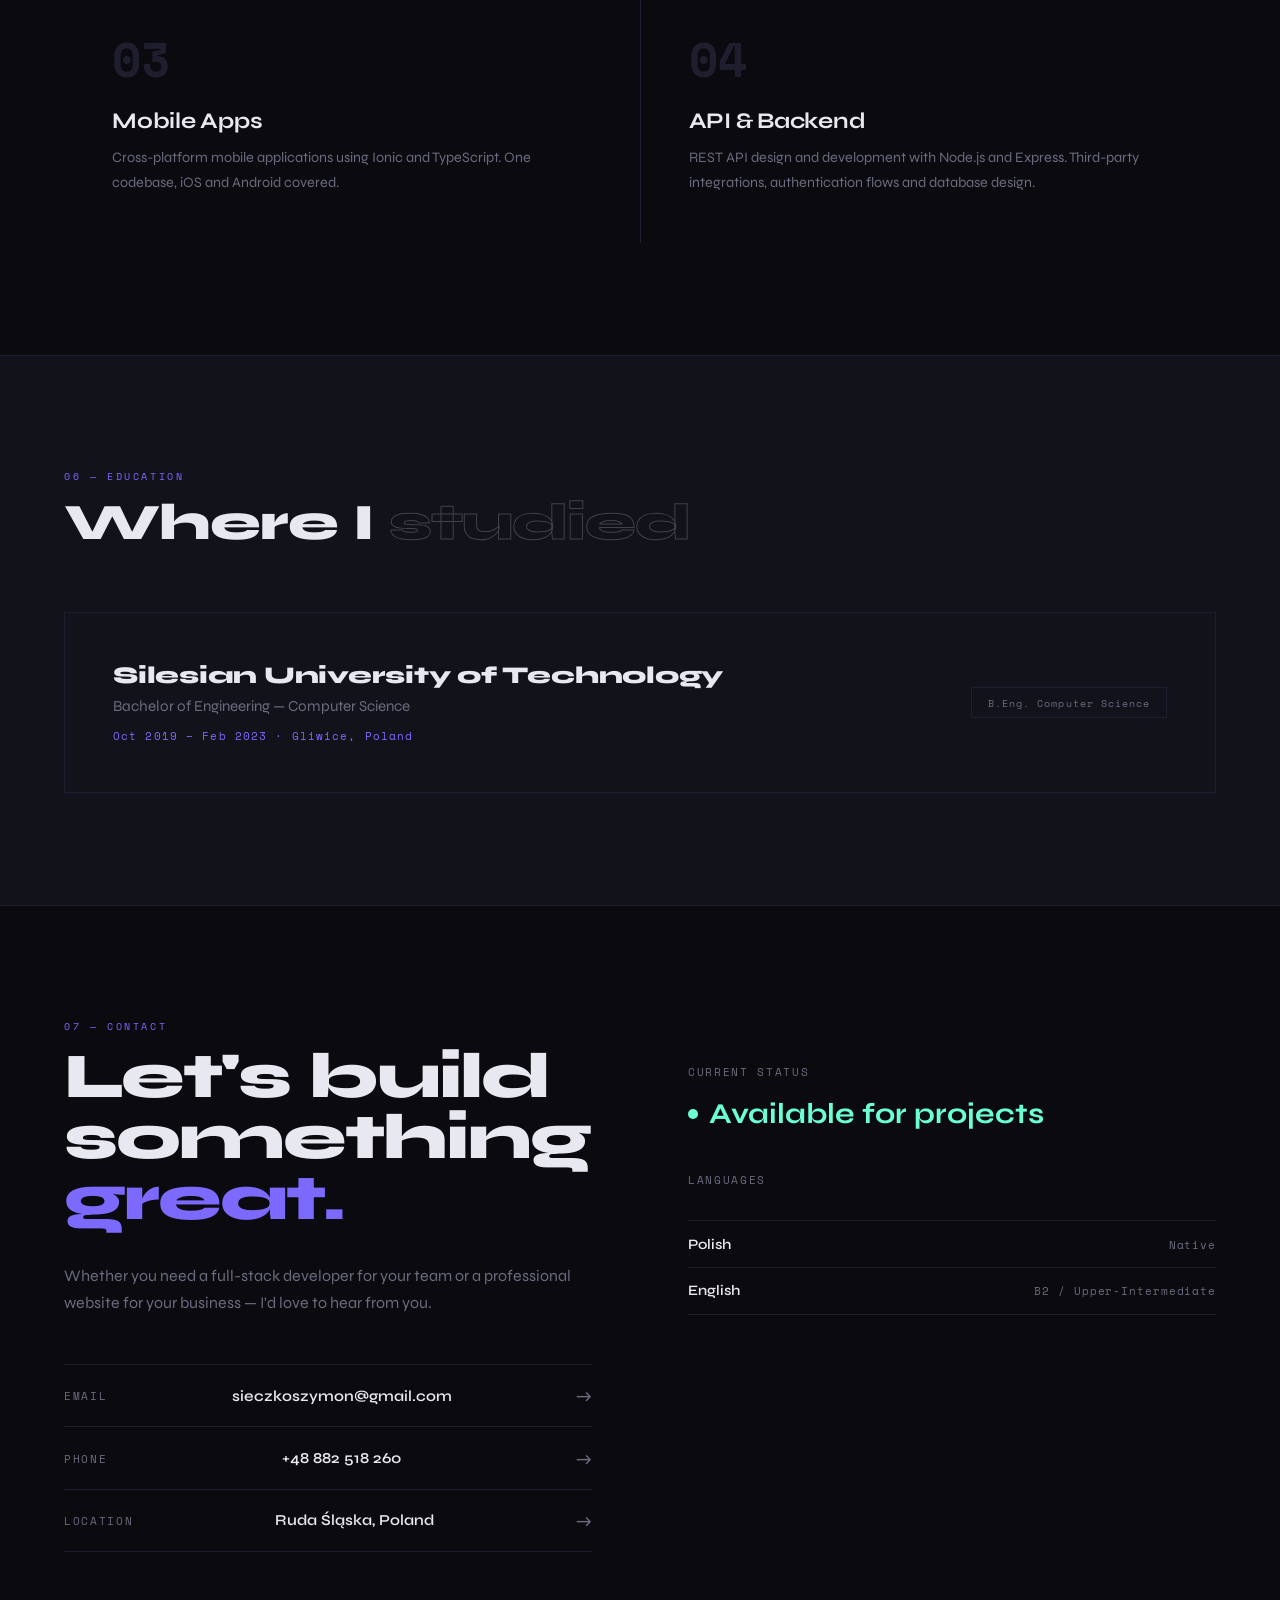
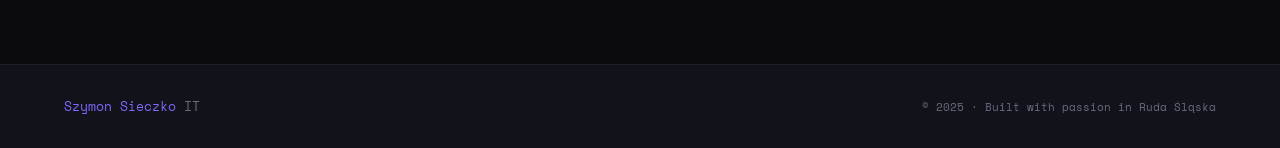
==== commit cc0b11f3: "Add i18n, dark/light mode, projects section, mobile nav, favicon, og:image and analytics - Split int" ====
--- a/index.html
+++ b/index.html
@@ -4,6 +4,15 @@
     <meta charset="UTF-8" />
     <meta name="viewport" content="width=device-width, initial-scale=1.0" />
     <title>Szymon Sieczko – Full-Stack Developer</title>
+
+    <!-- Google Analytics -->
+    <script async src="https://www.googletagmanager.com/gtag/js?id=G-E8KSC1H71P"></script>
+    <script>
+      window.dataLayer = window.dataLayer || [];
+      function gtag(){dataLayer.push(arguments);}
+      gtag('js', new Date());
+      gtag('config', 'G-E8KSC1H71P');
+    </script>
 
     <!-- SEO -->
     <meta
@@ -15,965 +24,28 @@
       property="og:description"
       content="Frontend-focused Full-Stack Developer. Angular, React, Node.js, TypeScript." />
     <meta property="og:type" content="website" />
+    <meta property="og:image" content="https://sieczko.it/og-image.png" />
+    <meta property="og:url" content="https://sieczko.it" />
 
     <link
       href="https://fonts.googleapis.com/css2?family=Space+Mono:ital,wght@0,400;0,700;1,400&family=Syne:wght@400;600;700;800&display=swap"
       rel="stylesheet" />
-
-    <style>
-      *,
-      *::before,
-      *::after {
-        box-sizing: border-box;
-        margin: 0;
-        padding: 0;
-      }
-
-      :root {
-        --bg: #0a0a0f;
-        --surface: #12121a;
-        --border: #1e1e2e;
-        --accent: #7c6aff;
-        --accent2: #ff6a9a;
-        --accent3: #6affd4;
-        --text: #e8e8f0;
-        --muted: #6b6b80;
-        --mono: "Space Mono", monospace;
-        --sans: "Syne", sans-serif;
-      }
-
-      html {
-        scroll-behavior: smooth;
-      }
-
-      body {
-        background: var(--bg);
-        color: var(--text);
-        font-family: var(--sans);
-        overflow-x: hidden;
-        cursor: none;
-      }
-
-      /* CUSTOM CURSOR */
-      .cursor {
-        position: fixed;
-        top: 0;
-        left: 0;
-        z-index: 9999;
-        pointer-events: none;
-        mix-blend-mode: difference;
-      }
-      .cursor-dot {
-        width: 8px;
-        height: 8px;
-        background: white;
-        border-radius: 50%;
-        position: absolute;
-        transform: translate(-50%, -50%);
-        transition: transform 0.1s;
-      }
-      .cursor-ring {
-        width: 36px;
-        height: 36px;
-        border: 1px solid rgba(255, 255, 255, 0.5);
-        border-radius: 50%;
-        position: absolute;
-        transform: translate(-50%, -50%);
-        transition:
-          transform 0.12s ease,
-          width 0.2s,
-          height 0.2s;
-      }
-      body.hovering .cursor-ring {
-        width: 56px;
-        height: 56px;
-      }
-
-      /* NOISE OVERLAY */
-      body::before {
-        content: "";
-        position: fixed;
-        inset: 0;
-        z-index: 0;
-        background-image: url("data:image/svg+xml,%3Csvg viewBox='0 0 256 256' xmlns='http://www.w3.org/2000/svg'%3E%3Cfilter id='noise'%3E%3CfeTurbulence type='fractalNoise' baseFrequency='0.9' numOctaves='4' stitchTiles='stitch'/%3E%3C/filter%3E%3Crect width='100%25' height='100%25' filter='url(%23noise)' opacity='0.04'/%3E%3C/svg%3E");
-        pointer-events: none;
-        opacity: 0.5;
-      }
-
-      /* NAV */
-      nav {
-        position: fixed;
-        top: 0;
-        left: 0;
-        right: 0;
-        z-index: 100;
-        display: flex;
-        justify-content: space-between;
-        align-items: center;
-        padding: 1.5rem 4rem;
-        border-bottom: 1px solid transparent;
-        transition:
-          border-color 0.3s,
-          background 0.3s;
-      }
-      nav.scrolled {
-        background: rgba(10, 10, 15, 0.9);
-        backdrop-filter: blur(12px);
-        border-color: var(--border);
-      }
-      .nav-brand {
-        font-family: var(--mono);
-        font-size: 0.85rem;
-        color: var(--accent);
-        text-decoration: none;
-        letter-spacing: 0.05em;
-      }
-      .nav-brand span {
-        color: var(--text);
-      }
-      .nav-links {
-        display: flex;
-        gap: 2.5rem;
-        list-style: none;
-      }
-      .nav-links a {
-        font-size: 0.75rem;
-        font-weight: 600;
-        letter-spacing: 0.15em;
-        text-transform: uppercase;
-        color: var(--muted);
-        text-decoration: none;
-        transition: color 0.2s;
-        position: relative;
-      }
-      .nav-links a::after {
-        content: "";
-        position: absolute;
-        bottom: -2px;
-        left: 0;
-        right: 0;
-        height: 1px;
-        background: var(--accent);
-        transform: scaleX(0);
-        transition: transform 0.2s;
-        transform-origin: left;
-      }
-      .nav-links a:hover {
-        color: var(--text);
-      }
-      .nav-links a:hover::after {
-        transform: scaleX(1);
-      }
-
-      /* HERO */
-      .hero {
-        min-height: 100vh;
-        display: flex;
-        flex-direction: column;
-        justify-content: flex-end;
-        padding: 0 4rem 5rem;
-        position: relative;
-        overflow: hidden;
-      }
-
-      .hero-grid-lines {
-        position: absolute;
-        inset: 0;
-        z-index: 0;
-        background-image:
-          linear-gradient(rgba(124, 106, 255, 0.05) 1px, transparent 1px),
-          linear-gradient(90deg, rgba(124, 106, 255, 0.05) 1px, transparent 1px);
-        background-size: 60px 60px;
-        mask-image: radial-gradient(
-          ellipse at 50% 80%,
-          black 30%,
-          transparent 70%
-        );
-      }
-
-      .hero-glow {
-        position: absolute;
-        z-index: 0;
-        border-radius: 50%;
-        filter: blur(100px);
-        pointer-events: none;
-      }
-      .glow-1 {
-        width: 500px;
-        height: 500px;
-        background: rgba(124, 106, 255, 0.12);
-        top: 10%;
-        right: 5%;
-      }
-      .glow-2 {
-        width: 350px;
-        height: 350px;
-        background: rgba(255, 106, 154, 0.08);
-        top: 30%;
-        right: 20%;
-      }
-      .glow-3 {
-        width: 300px;
-        height: 300px;
-        background: rgba(106, 255, 212, 0.06);
-        bottom: 20%;
-        left: 10%;
-      }
-
-      .hero-tag {
-        position: relative;
-        z-index: 2;
-        font-family: var(--mono);
-        font-size: 0.75rem;
-        color: var(--accent);
-        margin-bottom: 1.5rem;
-        display: flex;
-        align-items: center;
-        gap: 0.8rem;
-      }
-      .hero-tag::before {
-        content: "";
-        display: inline-block;
-        width: 32px;
-        height: 1px;
-        background: var(--accent);
-      }
-
-      .hero-name {
-        position: relative;
-        z-index: 2;
-        font-family: var(--sans);
-        font-size: clamp(3.5rem, 9vw, 8rem);
-        font-weight: 800;
-        line-height: 0.9;
-        letter-spacing: -0.03em;
-        margin-bottom: 0.3rem;
-      }
-      .hero-name .line-1 {
-        color: var(--text);
-        display: block;
-      }
-      .hero-name .line-2 {
-        color: transparent;
-        -webkit-text-stroke: 1px rgba(255, 255, 255, 0.25);
-        display: block;
-      }
-
-      .hero-role {
-        position: relative;
-        z-index: 2;
-        font-family: var(--mono);
-        font-size: 0.9rem;
-        color: var(--muted);
-        margin: 2rem 0 3rem;
-        display: flex;
-        align-items: center;
-        gap: 1rem;
-        flex-wrap: wrap;
-      }
-      .role-pill {
-        background: var(--surface);
-        border: 1px solid var(--border);
-        padding: 0.35rem 0.9rem;
-        font-size: 0.72rem;
-        letter-spacing: 0.08em;
-        color: var(--text);
-      }
-      .role-pill.accent {
-        border-color: var(--accent);
-        color: var(--accent);
-      }
-      .role-pill.accent2 {
-        border-color: var(--accent2);
-        color: var(--accent2);
-      }
-      .role-pill.accent3 {
-        border-color: var(--accent3);
-        color: var(--accent3);
-      }
-
-      .hero-cta {
-        position: relative;
-        z-index: 2;
-        display: flex;
-        gap: 1rem;
-        align-items: center;
-      }
-      .btn-primary {
-        background: var(--accent);
-        color: white;
-        padding: 0.85rem 2rem;
-        text-decoration: none;
-        font-family: var(--sans);
-        font-weight: 700;
-        font-size: 0.8rem;
-        letter-spacing: 0.1em;
-        text-transform: uppercase;
-        border: none;
-        cursor: none;
-        display: inline-block;
-        transition:
-          background 0.2s,
-          transform 0.15s;
-        clip-path: polygon(6px 0%, 100% 0%, calc(100% - 6px) 100%, 0% 100%);
-      }
-      .btn-primary:hover {
-        background: #9580ff;
-        transform: translateY(-2px);
-      }
-      .btn-ghost {
-        color: var(--muted);
-        font-family: var(--mono);
-        font-size: 0.75rem;
-        text-decoration: none;
-        letter-spacing: 0.1em;
-        border-bottom: 1px solid var(--border);
-        padding-bottom: 2px;
-        transition:
-          color 0.2s,
-          border-color 0.2s;
-      }
-      .btn-ghost:hover {
-        color: var(--text);
-        border-color: var(--muted);
-      }
-
-      .hero-stats {
-        position: absolute;
-        right: 4rem;
-        bottom: 5rem;
-        z-index: 2;
-        display: flex;
-        flex-direction: column;
-        gap: 1.5rem;
-        align-items: flex-end;
-      }
-      .stat {
-        text-align: right;
-      }
-      .stat-num {
-        font-family: var(--sans);
-        font-size: 2.5rem;
-        font-weight: 800;
-        line-height: 1;
-        color: var(--accent);
-      }
-      .stat-label {
-        font-family: var(--mono);
-        font-size: 0.65rem;
-        letter-spacing: 0.12em;
-        text-transform: uppercase;
-        color: var(--muted);
-      }
-
-      /* SCROLL INDICATOR */
-      .scroll-indicator {
-        position: absolute;
-        bottom: 2rem;
-        left: 50%;
-        transform: translateX(-50%);
-        z-index: 2;
-        display: flex;
-        flex-direction: column;
-        align-items: center;
-        gap: 0.5rem;
-      }
-      .scroll-line {
-        width: 1px;
-        height: 50px;
-        background: linear-gradient(to bottom, var(--accent), transparent);
-        animation: scrollpulse 2s ease-in-out infinite;
-      }
-      @keyframes scrollpulse {
-        0%,
-        100% {
-          opacity: 0.3;
-        }
-        50% {
-          opacity: 1;
-        }
-      }
-      .scroll-text {
-        font-family: var(--mono);
-        font-size: 0.6rem;
-        letter-spacing: 0.2em;
-        color: var(--muted);
-        writing-mode: horizontal-tb;
-      }
-
-      /* SECTIONS */
-      section {
-        padding: 7rem 4rem;
-        position: relative;
-      }
-      .section-num {
-        font-family: var(--mono);
-        font-size: 0.65rem;
-        letter-spacing: 0.25em;
-        color: var(--accent);
-        text-transform: uppercase;
-        margin-bottom: 0.8rem;
-      }
-      .section-title {
-        font-family: var(--sans);
-        font-size: clamp(2rem, 4vw, 3.5rem);
-        font-weight: 800;
-        letter-spacing: -0.02em;
-        line-height: 1;
-        color: var(--text);
-        margin-bottom: 4rem;
-      }
-      .section-title span {
-        color: transparent;
-        -webkit-text-stroke: 1px rgba(255, 255, 255, 0.2);
-      }
-      .max {
-        max-width: 1200px;
-        margin: 0 auto;
-      }
-
-      /* ABOUT */
-      .about {
-        background: var(--surface);
-        border-top: 1px solid var(--border);
-        border-bottom: 1px solid var(--border);
-      }
-      .about-grid {
-        display: grid;
-        grid-template-columns: 1fr 1fr;
-        gap: 6rem;
-        align-items: start;
-      }
-      .about-text p {
-        font-size: 1.05rem;
-        line-height: 1.8;
-        color: var(--muted);
-        margin-bottom: 1.5rem;
-      }
-      .about-text p strong {
-        color: var(--text);
-        font-weight: 600;
-      }
-      .about-text p .hl {
-        color: var(--accent);
-        font-family: var(--mono);
-        font-size: 0.9em;
-      }
-
-      .about-details {
-        display: flex;
-        flex-direction: column;
-        gap: 0;
-      }
-      .detail-row {
-        display: flex;
-        justify-content: space-between;
-        align-items: center;
-        padding: 1rem 0;
-        border-bottom: 1px solid var(--border);
-      }
-      .detail-row:first-child {
-        border-top: 1px solid var(--border);
-      }
-      .detail-key {
-        font-family: var(--mono);
-        font-size: 0.7rem;
-        letter-spacing: 0.12em;
-        text-transform: uppercase;
-        color: var(--muted);
-      }
-      .detail-val {
-        font-size: 0.9rem;
-        color: var(--text);
-        font-weight: 600;
-      }
-      .detail-val.green {
-        color: var(--accent3);
-      }
-
-      /* SKILLS */
-      .skills {
-        background: var(--bg);
-      }
-      .skills-grid {
-        display: grid;
-        grid-template-columns: repeat(3, 1fr);
-        gap: 1px;
-        background: var(--border);
-      }
-      .skill-card {
-        background: var(--bg);
-        padding: 2.5rem 2rem;
-        transition: background 0.2s;
-        position: relative;
-        overflow: hidden;
-      }
-      .skill-card::before {
-        content: "";
-        position: absolute;
-        top: 0;
-        left: 0;
-        right: 0;
-        height: 2px;
-        background: linear-gradient(to right, var(--accent), transparent);
-        transform: scaleX(0);
-        transform-origin: left;
-        transition: transform 0.3s;
-      }
-      .skill-card:hover {
-        background: var(--surface);
-      }
-      .skill-card:hover::before {
-        transform: scaleX(1);
-      }
-      .skill-cat {
-        font-family: var(--mono);
-        font-size: 0.65rem;
-        letter-spacing: 0.2em;
-        text-transform: uppercase;
-        color: var(--accent);
-        margin-bottom: 1.2rem;
-      }
-      .skill-list {
-        display: flex;
-        flex-wrap: wrap;
-        gap: 0.5rem;
-      }
-      .skill-tag {
-        font-family: var(--mono);
-        font-size: 0.72rem;
-        padding: 0.3rem 0.7rem;
-        border: 1px solid var(--border);
-        color: var(--text);
-        transition:
-          border-color 0.2s,
-          color 0.2s;
-      }
-      .skill-card:hover .skill-tag {
-        border-color: rgba(124, 106, 255, 0.3);
-      }
-      .skill-tag.hot {
-        border-color: rgba(124, 106, 255, 0.4);
-        color: var(--accent);
-      }
-
-      /* EXPERIENCE */
-      .experience {
-        background: var(--surface);
-        border-top: 1px solid var(--border);
-        border-bottom: 1px solid var(--border);
-      }
-      .exp-list {
-        display: flex;
-        flex-direction: column;
-        gap: 0;
-      }
-      .exp-item {
-        display: grid;
-        grid-template-columns: 220px 1fr;
-        gap: 3rem;
-        padding: 3rem 0;
-        border-bottom: 1px solid var(--border);
-        position: relative;
-      }
-      .exp-item:first-child {
-        border-top: 1px solid var(--border);
-      }
-      .exp-meta {
-      }
-      .exp-company {
-        font-family: var(--sans);
-        font-size: 1.1rem;
-        font-weight: 700;
-        color: var(--text);
-        margin-bottom: 0.3rem;
-      }
-      .exp-period {
-        font-family: var(--mono);
-        font-size: 0.7rem;
-        letter-spacing: 0.1em;
-        color: var(--muted);
-        margin-bottom: 0.8rem;
-      }
-      .exp-status {
-        display: inline-block;
-        font-family: var(--mono);
-        font-size: 0.65rem;
-        letter-spacing: 0.1em;
-        padding: 0.25rem 0.6rem;
-        background: rgba(106, 255, 212, 0.1);
-        border: 1px solid rgba(106, 255, 212, 0.3);
-        color: var(--accent3);
-      }
-      .exp-content {
-      }
-      .exp-role {
-        font-family: var(--sans);
-        font-size: 1.3rem;
-        font-weight: 700;
-        color: var(--text);
-        margin-bottom: 0.5rem;
-        letter-spacing: -0.01em;
-      }
-      .exp-sub {
-        font-family: var(--mono);
-        font-size: 0.75rem;
-        color: var(--accent);
-        margin-bottom: 1.2rem;
-        letter-spacing: 0.05em;
-      }
-      .exp-bullets {
-        list-style: none;
-        display: flex;
-        flex-direction: column;
-        gap: 0.6rem;
-      }
-      .exp-bullets li {
-        font-size: 0.9rem;
-        color: var(--muted);
-        line-height: 1.6;
-        padding-left: 1.2rem;
-        position: relative;
-      }
-      .exp-bullets li::before {
-        content: "→";
-        position: absolute;
-        left: 0;
-        color: var(--accent);
-        font-size: 0.75rem;
-        top: 0.15em;
-      }
-      .exp-tags {
-        display: flex;
-        flex-wrap: wrap;
-        gap: 0.4rem;
-        margin-top: 1.2rem;
-      }
-      .exp-tag {
-        font-family: var(--mono);
-        font-size: 0.65rem;
-        padding: 0.2rem 0.6rem;
-        background: rgba(124, 106, 255, 0.1);
-        border: 1px solid rgba(124, 106, 255, 0.2);
-        color: var(--accent);
-        letter-spacing: 0.05em;
-      }
-
-      /* SERVICES */
-      .services {
-        background: var(--bg);
-      }
-      .services-grid {
-        display: grid;
-        grid-template-columns: repeat(2, 1fr);
-        gap: 1px;
-        background: var(--border);
-      }
-      .service-card {
-        background: var(--bg);
-        padding: 3rem;
-        transition: background 0.25s;
-        position: relative;
-      }
-      .service-card:hover {
-        background: var(--surface);
-      }
-      .service-num {
-        font-family: var(--mono);
-        font-size: 3rem;
-        font-weight: 700;
-        color: var(--border);
-        line-height: 1;
-        margin-bottom: 1.5rem;
-        transition: color 0.25s;
-      }
-      .service-card:hover .service-num {
-        color: var(--accent);
-      }
-      .service-name {
-        font-family: var(--sans);
-        font-size: 1.4rem;
-        font-weight: 700;
-        color: var(--text);
-        margin-bottom: 0.8rem;
-        letter-spacing: -0.01em;
-      }
-      .service-desc {
-        font-size: 0.9rem;
-        color: var(--muted);
-        line-height: 1.7;
-      }
-
-      /* EDUCATION */
-      .education {
-        background: var(--surface);
-        border-top: 1px solid var(--border);
-      }
-      .edu-card {
-        display: flex;
-        justify-content: space-between;
-        align-items: flex-start;
-        padding: 3rem;
-        border: 1px solid var(--border);
-        gap: 2rem;
-      }
-      .edu-left {
-      }
-      .edu-school {
-        font-family: var(--sans);
-        font-size: 1.5rem;
-        font-weight: 800;
-        color: var(--text);
-        margin-bottom: 0.4rem;
-        letter-spacing: -0.01em;
-      }
-      .edu-degree {
-        font-size: 0.95rem;
-        color: var(--muted);
-        margin-bottom: 0.8rem;
-      }
-      .edu-period {
-        font-family: var(--mono);
-        font-size: 0.7rem;
-        letter-spacing: 0.1em;
-        color: var(--accent);
-      }
-      .edu-badge {
-        font-family: var(--mono);
-        font-size: 0.65rem;
-        letter-spacing: 0.1em;
-        padding: 0.4rem 1rem;
-        border: 1px solid var(--border);
-        color: var(--muted);
-        white-space: nowrap;
-        align-self: center;
-      }
-
-      /* CONTACT */
-      .contact {
-        background: var(--bg);
-        border-top: 1px solid var(--border);
-      }
-      .contact-inner {
-        display: grid;
-        grid-template-columns: 1fr 1fr;
-        gap: 6rem;
-        align-items: start;
-      }
-      .contact-headline {
-        font-family: var(--sans);
-        font-size: clamp(2.5rem, 5vw, 4.5rem);
-        font-weight: 800;
-        line-height: 0.95;
-        letter-spacing: -0.03em;
-        color: var(--text);
-        margin-bottom: 2rem;
-      }
-      .contact-headline span {
-        color: var(--accent);
-      }
-      .contact-sub {
-        font-size: 1rem;
-        color: var(--muted);
-        line-height: 1.7;
-        margin-bottom: 3rem;
-      }
-      .contact-links {
-        display: flex;
-        flex-direction: column;
-        gap: 0;
-      }
-      .contact-link {
-        display: flex;
-        justify-content: space-between;
-        align-items: center;
-        padding: 1.2rem 0;
-        border-bottom: 1px solid var(--border);
-        text-decoration: none;
-        transition: padding-left 0.2s;
-      }
-      .contact-link:first-child {
-        border-top: 1px solid var(--border);
-      }
-      .contact-link:hover {
-        padding-left: 0.5rem;
-      }
-      .contact-link-label {
-        font-family: var(--mono);
-        font-size: 0.7rem;
-        letter-spacing: 0.15em;
-        text-transform: uppercase;
-        color: var(--muted);
-      }
-      .contact-link-val {
-        font-size: 0.95rem;
-        font-weight: 600;
-        color: var(--text);
-        transition: color 0.2s;
-      }
-      .contact-link:hover .contact-link-val {
-        color: var(--accent);
-      }
-      .contact-link-arr {
-        color: var(--muted);
-        font-size: 1.2rem;
-        transition:
-          transform 0.2s,
-          color 0.2s;
-      }
-      .contact-link:hover .contact-link-arr {
-        transform: translateX(4px);
-        color: var(--accent);
-      }
-
-      .contact-right {
-        padding-top: 1rem;
-      }
-      .contact-availability {
-        font-family: var(--mono);
-        font-size: 0.7rem;
-        letter-spacing: 0.15em;
-        text-transform: uppercase;
-        color: var(--muted);
-        margin-bottom: 1rem;
-      }
-      .avail-status {
-        display: flex;
-        align-items: center;
-        gap: 0.7rem;
-        font-family: var(--sans);
-        font-size: 1.8rem;
-        font-weight: 700;
-        color: var(--accent3);
-        margin-bottom: 2.5rem;
-      }
-      .avail-dot {
-        width: 10px;
-        height: 10px;
-        background: var(--accent3);
-        border-radius: 50%;
-        animation: blink 2s ease-in-out infinite;
-      }
-      @keyframes blink {
-        0%,
-        100% {
-          opacity: 1;
-        }
-        50% {
-          opacity: 0.3;
-        }
-      }
-
-      .lang-grid {
-        display: flex;
-        flex-direction: column;
-        gap: 0;
-        margin-top: 2rem;
-      }
-      .lang-row {
-        display: flex;
-        justify-content: space-between;
-        padding: 0.9rem 0;
-        border-bottom: 1px solid var(--border);
-      }
-      .lang-row:first-child {
-        border-top: 1px solid var(--border);
-      }
-      .lang-name {
-        font-weight: 600;
-        font-size: 0.9rem;
-      }
-      .lang-level {
-        font-family: var(--mono);
-        font-size: 0.7rem;
-        color: var(--muted);
-        letter-spacing: 0.08em;
-      }
-
-      /* FOOTER */
-      footer {
-        background: var(--surface);
-        padding: 2rem 4rem;
-        border-top: 1px solid var(--border);
-        display: flex;
-        justify-content: space-between;
-        align-items: center;
-        flex-wrap: wrap;
-        gap: 1rem;
-      }
-      .footer-brand {
-        font-family: var(--mono);
-        font-size: 0.8rem;
-        color: var(--muted);
-      }
-      .footer-brand span {
-        color: var(--accent);
-      }
-      footer p {
-        font-family: var(--mono);
-        font-size: 0.7rem;
-        color: var(--muted);
-      }
-
-      /* ANIMATIONS */
-      .fade-up {
-        opacity: 0;
-        transform: translateY(30px);
-        transition:
-          opacity 0.7s ease,
-          transform 0.7s ease;
-      }
-      .fade-up.visible {
-        opacity: 1;
-        transform: translateY(0);
-      }
-
-      @media (max-width: 900px) {
-        nav {
-          padding: 1rem 1.5rem;
-        }
-        .nav-links {
-          display: none;
-        }
-        section {
-          padding: 4rem 1.5rem;
-        }
-        .hero {
-          padding: 0 1.5rem 4rem;
-        }
-        .hero-name {
-          font-size: 3.5rem;
-        }
-        .hero-stats {
-          display: none;
-        }
-        .about-grid {
-          grid-template-columns: 1fr;
-          gap: 3rem;
-        }
-        .skills-grid {
-          grid-template-columns: 1fr;
-        }
-        .exp-item {
-          grid-template-columns: 1fr;
-          gap: 1rem;
-        }
-        .services-grid {
-          grid-template-columns: 1fr;
-        }
-        .contact-inner {
-          grid-template-columns: 1fr;
-          gap: 3rem;
-        }
-        footer {
-          flex-direction: column;
-          text-align: center;
-        }
-        .scroll-indicator {
-          display: none;
-        }
-      }
-    </style>
+    <link
+      rel="apple-touch-icon"
+      sizes="180x180"
+      href="assets/apple-touch-icon.png" />
+    <link
+      rel="icon"
+      type="image/png"
+      sizes="32x32"
+      href="assets/favicon-32x32.png" />
+    <link
+      rel="icon"
+      type="image/png"
+      sizes="16x16"
+      href="assets/favicon-16x16.png" />
+
+    <link rel="stylesheet" href="css/styles.css" />
   </head>
   <body>
     <div class="cursor" id="cursor">
@@ -984,12 +56,27 @@
     <nav id="navbar">
       <a class="nav-brand" href="#"><span>SS</span>.dev</a>
       <ul class="nav-links">
-        <li><a href="#about">About</a></li>
-        <li><a href="#skills">Skills</a></li>
-        <li><a href="#experience">Experience</a></li>
-        <li><a href="#services">Services</a></li>
-        <li><a href="#contact">Contact</a></li>
+        <li><a href="#about" data-i18n="nav_about">About</a></li>
+        <li><a href="#skills" data-i18n="nav_skills">Skills</a></li>
+        <li><a href="#experience" data-i18n="nav_experience">Experience</a></li>
+        <li><a href="#projects" data-i18n="nav_projects">Projects</a></li>
+        <li><a href="#services" data-i18n="nav_services">Services</a></li>
+        <li><a href="#contact" data-i18n="nav_contact">Contact</a></li>
       </ul>
+      <div class="nav-controls">
+        <button class="menu-toggle" id="menuToggle" aria-label="Toggle menu">
+          <span class="bar"></span>
+          <span class="bar"></span>
+          <span class="bar"></span>
+        </button>
+        <button class="theme-toggle" id="themeToggle" aria-label="Toggle theme">
+          ☀
+        </button>
+        <div class="lang-toggle" role="group" aria-label="Select language">
+          <button class="lang-btn active" data-lang="en">EN</button>
+          <button class="lang-btn" data-lang="pl">PL</button>
+        </div>
+      </div>
     </nav>
 
     <!-- HERO -->
@@ -999,7 +86,9 @@
       <div class="hero-glow glow-2"></div>
       <div class="hero-glow glow-3"></div>
 
-      <p class="hero-tag">Full-Stack Developer · Ruda Śląska, Poland</p>
+      <p class="hero-tag" data-i18n="hero_tag">
+        Full-Stack Developer · Ruda Śląska, Poland
+      </p>
       <h1 class="hero-name">
         <span class="line-1">Szymon</span>
         <span class="line-2">Sieczko</span>
@@ -1012,51 +101,59 @@
         <span class="role-pill">Ionic</span>
       </div>
       <div class="hero-cta">
-        <a href="#contact" class="btn-primary">Get in touch</a>
-        <a href="#experience" class="btn-ghost">View experience →</a>
+        <a href="#contact" class="btn-primary" data-i18n="hero_cta_primary"
+          >Get in touch</a
+        >
+        <a href="#experience" class="btn-ghost" data-i18n="hero_cta_ghost"
+          >View experience →</a
+        >
       </div>
 
       <div class="hero-stats">
         <div class="stat">
           <div class="stat-num">5</div>
-          <div class="stat-label">Years exp.</div>
+          <div class="stat-label" data-i18n="stat_label_1">Years exp.</div>
         </div>
         <div class="stat">
           <div class="stat-num">3</div>
-          <div class="stat-label">Major projects</div>
+          <div class="stat-label" data-i18n="stat_label_2">Major projects</div>
         </div>
         <div class="stat">
           <div class="stat-num">10k+</div>
-          <div class="stat-label">Users served</div>
+          <div class="stat-label" data-i18n="stat_label_3">Users served</div>
         </div>
       </div>
 
       <div class="scroll-indicator">
         <div class="scroll-line"></div>
-        <span class="scroll-text">scroll</span>
+        <span class="scroll-text" data-i18n="scroll_text">scroll</span>
       </div>
     </section>
 
     <!-- ABOUT -->
     <section class="about" id="about">
       <div class="max">
-        <p class="section-num fade-up">01 — About</p>
-        <h2 class="section-title fade-up">Who I <span>am</span></h2>
+        <p class="section-num fade-up" data-i18n="section_about_num">
+          01 — About
+        </p>
+        <h2 class="section-title fade-up" data-i18n-html="section_about_title">
+          Who I <span>am</span>
+        </h2>
         <div class="about-grid">
           <div class="about-text fade-up">
-            <p>
+            <p data-i18n-html="about_p1">
               I'm a <strong>Frontend-focused Full-Stack Developer</strong> with
               nearly <span class="hl">5 years</span> of professional experience
               building modern web and mobile applications that real people use
               every day.
             </p>
-            <p>
+            <p data-i18n-html="about_p2">
               My core stack is <strong>Angular, React and Node.js</strong> with
               TypeScript throughout. I care deeply about clean architecture,
               maintainable code and delivering features that actually move the
               needle for users and businesses.
             </p>
-            <p>
+            <p data-i18n-html="about_p3">
               Beyond my day job I'm building
               <strong>Szymon Sieczko IT</strong> — helping local businesses get
               online with professional websites tailored to their brand and
@@ -1065,28 +162,48 @@
           </div>
           <div class="about-details fade-up">
             <div class="detail-row">
-              <span class="detail-key">Location</span
-              ><span class="detail-val">Ruda Śląska, Poland</span>
+              <span class="detail-key" data-i18n="detail_key_location"
+                >Location</span
+              >
+              <span class="detail-val" data-i18n="detail_val_location"
+                >Ruda Śląska, Poland</span
+              >
             </div>
             <div class="detail-row">
-              <span class="detail-key">Company</span
-              ><span class="detail-val">Euvic S.A.</span>
+              <span class="detail-key" data-i18n="detail_key_company"
+                >Company</span
+              >
+              <span class="detail-val">Euvic S.A.</span>
             </div>
             <div class="detail-row">
-              <span class="detail-key">Role</span
-              ><span class="detail-val">Full-Stack Developer</span>
+              <span class="detail-key" data-i18n="detail_key_role">Role</span>
+              <span class="detail-val" data-i18n="detail_val_role"
+                >Full-Stack Developer</span
+              >
             </div>
             <div class="detail-row">
-              <span class="detail-key">Experience</span
-              ><span class="detail-val">~5 years</span>
+              <span class="detail-key" data-i18n="detail_key_experience"
+                >Experience</span
+              >
+              <span class="detail-val" data-i18n="detail_val_experience"
+                >~5 years</span
+              >
             </div>
             <div class="detail-row">
-              <span class="detail-key">Education</span
-              ><span class="detail-val">B.Eng. Computer Science</span>
+              <span class="detail-key" data-i18n="detail_key_education"
+                >Education</span
+              >
+              <span class="detail-val" data-i18n="detail_val_education"
+                >B.Eng. Computer Science</span
+              >
             </div>
             <div class="detail-row">
-              <span class="detail-key">Status</span
-              ><span class="detail-val green">● Open to projects</span>
+              <span class="detail-key" data-i18n="detail_key_status"
+                >Status</span
+              >
+              <span class="detail-val green" data-i18n="detail_val_status"
+                >● Open to projects</span
+              >
             </div>
           </div>
         </div>
@@ -1096,11 +213,17 @@
     <!-- SKILLS -->
     <section class="skills" id="skills">
       <div class="max">
-        <p class="section-num fade-up">02 — Skills</p>
-        <h2 class="section-title fade-up">Tech <span>stack</span></h2>
+        <p class="section-num fade-up" data-i18n="section_skills_num">
+          02 — Skills
+        </p>
+        <h2 class="section-title fade-up" data-i18n-html="section_skills_title">
+          Tech <span>stack</span>
+        </h2>
         <div class="skills-grid">
           <div class="skill-card fade-up">
-            <div class="skill-cat">Languages</div>
+            <div class="skill-cat" data-i18n="skill_cat_languages">
+              Languages
+            </div>
             <div class="skill-list">
               <span class="skill-tag hot">TypeScript</span>
               <span class="skill-tag hot">JavaScript</span>
@@ -1109,7 +232,7 @@
             </div>
           </div>
           <div class="skill-card fade-up">
-            <div class="skill-cat">Frontend</div>
+            <div class="skill-cat" data-i18n="skill_cat_frontend">Frontend</div>
             <div class="skill-list">
               <span class="skill-tag hot">Angular</span>
               <span class="skill-tag hot">React.js</span>
@@ -1120,7 +243,9 @@
             </div>
           </div>
           <div class="skill-card fade-up">
-            <div class="skill-cat">Backend & Data</div>
+            <div class="skill-cat" data-i18n="skill_cat_backend">
+              Backend &amp; Data
+            </div>
             <div class="skill-list">
               <span class="skill-tag hot">Node.js</span>
               <span class="skill-tag">Express</span>
@@ -1130,7 +255,9 @@
             </div>
           </div>
           <div class="skill-card fade-up">
-            <div class="skill-cat">Tools & Version Control</div>
+            <div class="skill-cat" data-i18n="skill_cat_tools">
+              Tools &amp; Version Control
+            </div>
             <div class="skill-list">
               <span class="skill-tag hot">Git</span>
               <span class="skill-tag">GitHub</span>
@@ -1139,14 +266,16 @@
             </div>
           </div>
           <div class="skill-card fade-up">
-            <div class="skill-cat">Mobile</div>
+            <div class="skill-cat" data-i18n="skill_cat_mobile">Mobile</div>
             <div class="skill-list">
               <span class="skill-tag hot">Ionic</span>
               <span class="skill-tag">Flutter (contrib.)</span>
             </div>
           </div>
           <div class="skill-card fade-up">
-            <div class="skill-cat">Currently building</div>
+            <div class="skill-cat" data-i18n="skill_cat_building">
+              Currently building
+            </div>
             <div class="skill-list">
               <span class="skill-tag hot">Next.js</span>
               <span class="skill-tag hot">Tailwind CSS</span>
@@ -1161,21 +290,30 @@
     <!-- EXPERIENCE -->
     <section class="experience" id="experience">
       <div class="max">
-        <p class="section-num fade-up">03 — Experience</p>
-        <h2 class="section-title fade-up">Where I've <span>worked</span></h2>
+        <p class="section-num fade-up" data-i18n="section_exp_num">
+          03 — Experience
+        </p>
+        <h2 class="section-title fade-up" data-i18n-html="section_exp_title">
+          Where I've <span>worked</span>
+        </h2>
         <div class="exp-list">
           <div class="exp-item fade-up">
             <div class="exp-meta">
               <div class="exp-company">Euvic S.A.</div>
-              <div class="exp-period">Aug 2021 – Present</div>
-              <span class="exp-status">● Current</span>
+              <div class="exp-period" data-i18n="exp_period">
+                Aug 2021 – Present
+              </div>
+              <span class="exp-status" data-i18n="exp_status">● Current</span>
             </div>
             <div class="exp-content">
               <div class="exp-role">Full-Stack Developer</div>
-              <div class="exp-sub">Frontend-focused · Poland</div>
+              <div class="exp-sub" data-i18n="exp_sub">
+                Frontend-focused · Poland
+              </div>
 
               <div style="margin-bottom: 1.5rem">
                 <div
+                  data-i18n="exp_project_bl"
                   style="
                     font-family: var(--mono);
                     font-size: 0.7rem;
@@ -1183,42 +321,45 @@
                     color: var(--accent);
                     margin-bottom: 0.8rem;
                   ">
-                  BringLiesel — Angular & Node.js (2023–Present)
+                  BringLiesel — Angular &amp; Node.js (2023–Present)
                 </div>
                 <ul class="exp-bullets">
-                  <li>
+                  <li data-i18n="exp_bl_1">
                     Designed and implemented frontend architecture from scratch
                     using Angular and TypeScript
                   </li>
-                  <li>
+                  <li data-i18n="exp_bl_2">
                     Refactored backend services from JavaScript to TypeScript in
                     Node.js
                   </li>
-                  <li>
+                  <li data-i18n="exp_bl_3">
                     Built secure login, password reset, shopping cart and
                     checkout flows
                   </li>
-                  <li>
+                  <li data-i18n="exp_bl_4">
                     Developed admin features including department and resident
                     management
                   </li>
-                  <li>Generated dynamic PDFs using Puppeteer for reporting</li>
-                  <li>
+                  <li data-i18n="exp_bl_5">
+                    Generated dynamic PDFs using Puppeteer for reporting
+                  </li>
+                  <li data-i18n="exp_bl_6">
                     Delivering a platform serving 2,000 customers and tens of
                     thousands of users
                   </li>
                 </ul>
                 <div class="exp-tags">
-                  <span class="exp-tag">Angular</span
-                  ><span class="exp-tag">TypeScript</span
-                  ><span class="exp-tag">Node.js</span
-                  ><span class="exp-tag">Puppeteer</span
-                  ><span class="exp-tag">Flutter</span>
+                  <span class="exp-tag">Angular</span>
+                  <span class="exp-tag">TypeScript</span>
+                  <span class="exp-tag">Node.js</span>
+                  <span class="exp-tag">Puppeteer</span>
+                  <span class="exp-tag">Flutter</span>
                 </div>
               </div>
 
               <div style="margin-bottom: 1.5rem">
                 <div
+                  data-i18n="exp_project_hht"
                   style="
                     font-family: var(--mono);
                     font-size: 0.7rem;
@@ -1229,23 +370,24 @@
                   HHT — Ionic (2023)
                 </div>
                 <ul class="exp-bullets">
-                  <li>
+                  <li data-i18n="exp_hht_1">
                     Developed mobile application for warehouse operations using
                     Ionic and TypeScript
                   </li>
-                  <li>
+                  <li data-i18n="exp_hht_2">
                     Implemented inventory tracking, scanning and real-time stock
                     monitoring
                   </li>
                 </ul>
                 <div class="exp-tags">
-                  <span class="exp-tag">Ionic</span
-                  ><span class="exp-tag">TypeScript</span>
+                  <span class="exp-tag">Ionic</span>
+                  <span class="exp-tag">TypeScript</span>
                 </div>
               </div>
 
               <div>
                 <div
+                  data-i18n="exp_project_viv"
                   style="
                     font-family: var(--mono);
                     font-size: 0.7rem;
@@ -1256,23 +398,119 @@
                   Vivium — React (2021–2023)
                 </div>
                 <ul class="exp-bullets">
-                  <li>
+                  <li data-i18n="exp_viv_1">
                     Built scalable UI using React, TypeScript, Redux and
                     Material UI
                   </li>
-                  <li>
+                  <li data-i18n="exp_viv_2">
                     Worked on healthcare SaaS systems supporting workforce and
                     administrative operations
                   </li>
-                  <li>Implemented real-time chat and notifications</li>
+                  <li data-i18n="exp_viv_3">
+                    Implemented real-time chat and notifications
+                  </li>
                 </ul>
                 <div class="exp-tags">
-                  <span class="exp-tag">React</span
-                  ><span class="exp-tag">TypeScript</span
-                  ><span class="exp-tag">Redux</span
-                  ><span class="exp-tag">Material UI</span>
+                  <span class="exp-tag">React</span>
+                  <span class="exp-tag">TypeScript</span>
+                  <span class="exp-tag">Redux</span>
+                  <span class="exp-tag">Material UI</span>
                 </div>
               </div>
+            </div>
+          </div>
+        </div>
+      </div>
+    </section>
+
+    <!-- PROJECTS -->
+    <section class="projects" id="projects">
+      <div class="max">
+        <p class="section-num fade-up" data-i18n="section_projects_num">
+          04 — Projects
+        </p>
+        <h2
+          class="section-title fade-up"
+          data-i18n-html="section_projects_title">
+          Selected <span>work</span>
+        </h2>
+        <div class="projects-grid">
+          <div class="project-card fade-up">
+            <div class="project-header">
+              <div class="project-type" data-i18n="project_1_type">
+                E-Commerce Platform
+              </div>
+              <span
+                class="project-status client-access"
+                data-i18n="project_3_status"
+                >Client Access</span
+              >
+            </div>
+            <h3 class="project-name">BringLiesel</h3>
+            <p class="project-period" data-i18n="project_1_period">
+              2023 – Present
+            </p>
+            <p class="project-desc" data-i18n="project_1_desc">
+              Designed and built the Angular frontend from scratch alongside a
+              Node.js backend migration to TypeScript. The platform served 2,000
+              customers before being discontinued.
+            </p>
+            <div class="project-tags">
+              <span class="exp-tag">Angular</span>
+              <span class="exp-tag">TypeScript</span>
+              <span class="exp-tag">Node.js</span>
+              <span class="exp-tag">Puppeteer</span>
+              <span class="exp-tag">Flutter</span>
+            </div>
+          </div>
+
+          <div class="project-card fade-up">
+            <div class="project-header">
+              <div class="project-type" data-i18n="project_2_type">
+                Mobile Application
+              </div>
+              <span
+                class="project-status discontinued"
+                data-i18n="project_2_status"
+                >Discontinued</span
+              >
+            </div>
+            <h3 class="project-name">HHT</h3>
+            <p class="project-period">2023</p>
+            <p class="project-desc" data-i18n="project_2_desc">
+              Cross-platform warehouse management app built with Ionic. Covered
+              inventory tracking, barcode scanning and real-time stock
+              monitoring.
+            </p>
+            <div class="project-tags">
+              <span class="exp-tag">Ionic</span>
+              <span class="exp-tag">TypeScript</span>
+            </div>
+          </div>
+
+          <div class="project-card fade-up">
+            <div class="project-header">
+              <div class="project-type" data-i18n="project_3_type">
+                Healthcare SaaS
+              </div>
+              <span
+                class="project-status discontinued"
+                data-i18n="project_2_status"
+                >Discontinued</span
+              >
+            </div>
+            <h3 class="project-name">Vivium</h3>
+            <p class="project-period">2021 – 2023</p>
+            <p class="project-desc" data-i18n="project_3_desc">
+              Scalable healthcare platform built with React and Redux. Supported
+              workforce management, admin operations and real-time chat for
+              medical teams.
+            </p>
+            <div class="project-tags">
+              <span class="exp-tag">React</span>
+              <span class="exp-tag">TypeScript</span>
+              <span class="exp-tag">Redux</span>
+              <span class="exp-tag">Material UI</span>
             </div>
           </div>
         </div>
@@ -1282,21 +520,31 @@
     <!-- SERVICES -->
     <section class="services" id="services">
       <div class="max">
-        <p class="section-num fade-up">04 — Services</p>
-        <h2 class="section-title fade-up">What I <span>offer</span></h2>
+        <p class="section-num fade-up" data-i18n="section_services_num">
+          04 — Services
+        </p>
+        <h2
+          class="section-title fade-up"
+          data-i18n-html="section_services_title">
+          What I <span>offer</span>
+        </h2>
         <div class="services-grid">
           <div class="service-card fade-up">
             <div class="service-num">01</div>
-            <div class="service-name">Web Development</div>
-            <div class="service-desc">
+            <div class="service-name" data-i18n="service_1_name">
+              Web Development
+            </div>
+            <div class="service-desc" data-i18n="service_1_desc">
               Full-stack web applications built with Angular, React or Next.js.
               Clean architecture, TypeScript throughout, scalable from day one.
             </div>
           </div>
           <div class="service-card fade-up">
             <div class="service-num">02</div>
-            <div class="service-name">Business Websites</div>
-            <div class="service-desc">
+            <div class="service-name" data-i18n="service_2_name">
+              Business Websites
+            </div>
+            <div class="service-desc" data-i18n="service_2_desc">
               Professional landing pages for local businesses — restaurants,
               salons, gyms and more. Fast, SEO-ready and easy to update. Fixed
               monthly fee, no surprises.
@@ -1304,16 +552,20 @@
           </div>
           <div class="service-card fade-up">
             <div class="service-num">03</div>
-            <div class="service-name">Mobile Apps</div>
-            <div class="service-desc">
+            <div class="service-name" data-i18n="service_3_name">
+              Mobile Apps
+            </div>
+            <div class="service-desc" data-i18n="service_3_desc">
               Cross-platform mobile applications using Ionic and TypeScript. One
               codebase, iOS and Android covered.
             </div>
           </div>
           <div class="service-card fade-up">
             <div class="service-num">04</div>
-            <div class="service-name">API & Backend</div>
-            <div class="service-desc">
+            <div class="service-name" data-i18n="service_4_name">
+              API &amp; Backend
+            </div>
+            <div class="service-desc" data-i18n="service_4_desc">
               REST API design and development with Node.js and Express.
               Third-party integrations, authentication flows and database
               design.
@@ -1326,17 +578,27 @@
     <!-- EDUCATION -->
     <section class="education" id="education">
       <div class="max">
-        <p class="section-num fade-up">05 — Education</p>
-        <h2 class="section-title fade-up">Where I <span>studied</span></h2>
+        <p class="section-num fade-up" data-i18n="section_edu_num">
+          05 — Education
+        </p>
+        <h2 class="section-title fade-up" data-i18n-html="section_edu_title">
+          Where I <span>studied</span>
+        </h2>
         <div class="edu-card fade-up">
           <div class="edu-left">
-            <div class="edu-school">Silesian University of Technology</div>
-            <div class="edu-degree">
+            <div class="edu-school" data-i18n="edu_school">
+              Silesian University of Technology
+            </div>
+            <div class="edu-degree" data-i18n="edu_degree">
               Bachelor of Engineering — Computer Science
             </div>
-            <div class="edu-period">Oct 2019 – Feb 2023 · Gliwice, Poland</div>
-          </div>
-          <div class="edu-badge">B.Eng. Computer Science</div>
+            <div class="edu-period" data-i18n="edu_period">
+              Oct 2019 – Feb 2023 · Gliwice, Poland
+            </div>
+          </div>
+          <div class="edu-badge" data-i18n="edu_badge">
+            B.Eng. Computer Science
+          </div>
         </div>
       </div>
     </section>
@@ -1344,50 +606,68 @@
     <!-- CONTACT -->
     <section class="contact" id="contact">
       <div class="max">
-        <p class="section-num fade-up">06 — Contact</p>
+        <p class="section-num fade-up" data-i18n="section_contact_num">
+          06 — Contact
+        </p>
         <div class="contact-inner">
           <div class="fade-up">
-            <h2 class="contact-headline">
+            <h2 class="contact-headline" data-i18n-html="contact_headline">
               Let's build something <span>great.</span>
             </h2>
-            <p class="contact-sub">
+            <p class="contact-sub" data-i18n="contact_sub">
               Whether you need a full-stack developer for your team or a
               professional website for your business — I'd love to hear from
               you.
             </p>
             <div class="contact-links">
               <a class="contact-link" href="mailto:sieczkoszymon@gmail.com">
-                <span class="contact-link-label">Email</span>
+                <span class="contact-link-label" data-i18n="contact_label_email"
+                  >Email</span
+                >
                 <span class="contact-link-val">sieczkoszymon@gmail.com</span>
                 <span class="contact-link-arr">→</span>
               </a>
               <a class="contact-link" href="tel:+48882518260">
-                <span class="contact-link-label">Phone</span>
+                <span class="contact-link-label" data-i18n="contact_label_phone"
+                  >Phone</span
+                >
                 <span class="contact-link-val">+48 882 518 260</span>
                 <span class="contact-link-arr">→</span>
               </a>
               <a class="contact-link" href="#">
-                <span class="contact-link-label">Location</span>
-                <span class="contact-link-val">Ruda Śląska, Poland</span>
+                <span
+                  class="contact-link-label"
+                  data-i18n="contact_label_location"
+                  >Location</span
+                >
+                <span class="contact-link-val" data-i18n="contact_val_location"
+                  >Ruda Śląska, Poland</span
+                >
                 <span class="contact-link-arr">→</span>
               </a>
             </div>
           </div>
           <div class="contact-right fade-up">
-            <div class="contact-availability">Current status</div>
+            <div class="contact-availability" data-i18n="contact_avail_status">
+              Current status
+            </div>
             <div class="avail-status">
               <div class="avail-dot"></div>
-              Available for projects
-            </div>
-            <div class="contact-availability">Languages</div>
+              <span data-i18n="avail_status">Available for projects</span>
+            </div>
+            <div class="contact-availability" data-i18n="contact_avail_langs">
+              Languages
+            </div>
             <div class="lang-grid">
               <div class="lang-row">
-                <span class="lang-name">Polish</span
-                ><span class="lang-level">Native</span>
+                <span class="lang-name" data-i18n="lang_name_pl">Polish</span>
+                <span class="lang-level" data-i18n="lang_level_pl">Native</span>
               </div>
               <div class="lang-row">
-                <span class="lang-name">English</span
-                ><span class="lang-level">B2 / Upper-Intermediate</span>
+                <span class="lang-name" data-i18n="lang_name_en">English</span>
+                <span class="lang-level" data-i18n="lang_level_en"
+                  >B2 / Upper-Intermediate</span
+                >
               </div>
             </div>
           </div>
@@ -1397,68 +677,10 @@
 
     <footer>
       <div class="footer-brand"><span>Szymon Sieczko</span> IT</div>
-      <p>© 2025 · Built with passion in Ruda Śląska</p>
+      <p data-i18n="footer_copy">© 2025 · Built with passion in Ruda Śląska</p>
     </footer>
 
-    <script>
-      // Custom cursor
-      const cursor = document.getElementById("cursor");
-      const dot = document.getElementById("cursorDot");
-      const ring = document.getElementById("cursorRing");
-      let mx = 0,
-        my = 0,
-        rx = 0,
-        ry = 0;
-
-      document.addEventListener("mousemove", (e) => {
-        mx = e.clientX;
-        my = e.clientY;
-        dot.style.left = mx + "px";
-        dot.style.top = my + "px";
-      });
-      function animRing() {
-        rx += (mx - rx) * 0.12;
-        ry += (my - ry) * 0.12;
-        ring.style.left = rx + "px";
-        ring.style.top = ry + "px";
-        requestAnimationFrame(animRing);
-      }
-      animRing();
-
-      document
-        .querySelectorAll(
-          "a, button, .skill-card, .service-card, .gallery-item",
-        )
-        .forEach((el) => {
-          el.addEventListener("mouseenter", () =>
-            document.body.classList.add("hovering"),
-          );
-          el.addEventListener("mouseleave", () =>
-            document.body.classList.remove("hovering"),
-          );
-        });
-
-      // Navbar scroll
-      window.addEventListener("scroll", () => {
-        document
-          .getElementById("navbar")
-          .classList.toggle("scrolled", window.scrollY > 50);
-      });
-
-      // Fade up on scroll
-      const fadeEls = document.querySelectorAll(".fade-up");
-      const obs = new IntersectionObserver(
-        (entries) => {
-          entries.forEach((e, i) => {
-            if (e.isIntersecting) {
-              setTimeout(() => e.target.classList.add("visible"), 80);
-              obs.unobserve(e.target);
-            }
-          });
-        },
-        { threshold: 0.1 },
-      );
-      fadeEls.forEach((el) => obs.observe(el));
-    </script>
+    <script src="js/translations.js"></script>
+    <script src="js/main.js"></script>
   </body>
 </html>
--- a/css/styles.css
+++ b/css/styles.css
@@ -0,0 +1,1211 @@
+*,
+*::before,
+*::after {
+  box-sizing: border-box;
+  margin: 0;
+  padding: 0;
+}
+
+:root {
+  --bg: #0a0a0f;
+  --surface: #12121a;
+  --border: #1e1e2e;
+  --accent: #7c6aff;
+  --accent2: #ff6a9a;
+  --accent3: #6affd4;
+  --text: #e8e8f0;
+  --muted: #6b6b80;
+  --mono: "Space Mono", monospace;
+  --sans: "Syne", sans-serif;
+}
+
+/* LIGHT THEME */
+[data-theme="light"] {
+  --bg: #f4f4fa;
+  --surface: #ffffff;
+  --border: #dcdcee;
+  --text: #14141e;
+  --muted: #7070a0;
+  --accent: #5c4aee;
+  --accent2: #e0507d;
+  --accent3: #009970;
+}
+[data-theme="light"] nav.scrolled {
+  background: rgba(244, 244, 250, 0.92);
+}
+[data-theme="light"] .hero-name .line-2 {
+  -webkit-text-stroke: 1px rgba(0, 0, 0, 0.15);
+}
+[data-theme="light"] .section-title span {
+  -webkit-text-stroke: 1px rgba(0, 0, 0, 0.12);
+}
+[data-theme="light"] body::before {
+  opacity: 0.12;
+}
+[data-theme="light"] .hero-grid-lines {
+  background-image:
+    linear-gradient(rgba(92, 74, 238, 0.07) 1px, transparent 1px),
+    linear-gradient(90deg, rgba(92, 74, 238, 0.07) 1px, transparent 1px);
+}
+[data-theme="light"] .glow-1 { background: rgba(92, 74, 238, 0.1); }
+[data-theme="light"] .glow-2 { background: rgba(224, 80, 125, 0.06); }
+[data-theme="light"] .glow-3 { background: rgba(0, 153, 112, 0.05); }
+[data-theme="light"] .exp-status {
+  background: rgba(0, 153, 112, 0.1);
+  border-color: rgba(0, 153, 112, 0.3);
+}
+[data-theme="light"] .exp-tag {
+  background: rgba(92, 74, 238, 0.07);
+  border-color: rgba(92, 74, 238, 0.18);
+}
+[data-theme="light"] .skill-card:hover .skill-tag {
+  border-color: rgba(92, 74, 238, 0.3);
+}
+[data-theme="light"] .skill-tag.hot {
+  border-color: rgba(92, 74, 238, 0.4);
+}
+
+/* THEME TRANSITION */
+.theme-transitioning,
+.theme-transitioning * {
+  transition: background 0.3s ease, background-color 0.3s ease,
+    border-color 0.3s ease, color 0.3s ease !important;
+}
+
+html {
+  scroll-behavior: smooth;
+}
+
+body {
+  background: var(--bg);
+  color: var(--text);
+  font-family: var(--sans);
+  overflow-x: hidden;
+  cursor: none;
+}
+
+/* CUSTOM CURSOR */
+.cursor {
+  position: fixed;
+  top: 0;
+  left: 0;
+  z-index: 9999;
+  pointer-events: none;
+  mix-blend-mode: difference;
+}
+.cursor-dot {
+  width: 8px;
+  height: 8px;
+  background: white;
+  border-radius: 50%;
+  position: absolute;
+  transform: translate(-50%, -50%);
+  transition: transform 0.1s;
+}
+.cursor-ring {
+  width: 36px;
+  height: 36px;
+  border: 1px solid rgba(255, 255, 255, 0.5);
+  border-radius: 50%;
+  position: absolute;
+  transform: translate(-50%, -50%);
+  transition:
+    transform 0.12s ease,
+    width 0.2s,
+    height 0.2s;
+}
+body.hovering .cursor-ring {
+  width: 56px;
+  height: 56px;
+}
+
+/* NOISE OVERLAY */
+body::before {
+  content: "";
+  position: fixed;
+  inset: 0;
+  z-index: 0;
+  background-image: url("data:image/svg+xml,%3Csvg viewBox='0 0 256 256' xmlns='http://www.w3.org/2000/svg'%3E%3Cfilter id='noise'%3E%3CfeTurbulence type='fractalNoise' baseFrequency='0.9' numOctaves='4' stitchTiles='stitch'/%3E%3C/filter%3E%3Crect width='100%25' height='100%25' filter='url(%23noise)' opacity='0.04'/%3E%3C/svg%3E");
+  pointer-events: none;
+  opacity: 0.5;
+}
+
+/* NAV */
+nav {
+  position: fixed;
+  top: 0;
+  left: 0;
+  right: 0;
+  z-index: 100;
+  display: flex;
+  justify-content: space-between;
+  align-items: center;
+  padding: 1.5rem 4rem;
+  border-bottom: 1px solid transparent;
+  transition:
+    border-color 0.3s,
+    background 0.3s;
+}
+nav.scrolled {
+  background: rgba(10, 10, 15, 0.9);
+  backdrop-filter: blur(12px);
+  border-color: var(--border);
+}
+.nav-brand {
+  font-family: var(--mono);
+  font-size: 0.85rem;
+  color: var(--accent);
+  text-decoration: none;
+  letter-spacing: 0.05em;
+}
+.nav-brand span {
+  color: var(--text);
+}
+.nav-links {
+  display: flex;
+  gap: 2.5rem;
+  list-style: none;
+}
+.nav-links a {
+  font-size: 0.75rem;
+  font-weight: 600;
+  letter-spacing: 0.15em;
+  text-transform: uppercase;
+  color: var(--muted);
+  text-decoration: none;
+  transition: color 0.2s;
+  position: relative;
+}
+.nav-links a::after {
+  content: "";
+  position: absolute;
+  bottom: -2px;
+  left: 0;
+  right: 0;
+  height: 1px;
+  background: var(--accent);
+  transform: scaleX(0);
+  transition: transform 0.2s;
+  transform-origin: left;
+}
+.nav-links a:hover {
+  color: var(--text);
+}
+.nav-links a:hover::after {
+  transform: scaleX(1);
+}
+
+/* NAV CONTROLS */
+.nav-controls {
+  display: flex;
+  align-items: center;
+  gap: 0.8rem;
+}
+.theme-toggle {
+  background: none;
+  border: 1px solid var(--border);
+  color: var(--muted);
+  width: 32px;
+  height: 32px;
+  cursor: none;
+  display: flex;
+  align-items: center;
+  justify-content: center;
+  font-size: 0.9rem;
+  line-height: 1;
+  transition: border-color 0.2s, color 0.2s;
+  flex-shrink: 0;
+}
+.theme-toggle:hover {
+  border-color: var(--accent);
+  color: var(--accent);
+}
+.lang-toggle {
+  display: flex;
+  border: 1px solid var(--border);
+  overflow: hidden;
+}
+.lang-btn {
+  background: none;
+  border: none;
+  color: var(--muted);
+  font-family: var(--mono);
+  font-size: 0.65rem;
+  letter-spacing: 0.1em;
+  padding: 0.35rem 0.65rem;
+  cursor: none;
+  transition: background 0.2s, color 0.2s;
+  text-transform: uppercase;
+}
+.lang-btn + .lang-btn {
+  border-left: 1px solid var(--border);
+}
+.lang-btn.active {
+  background: var(--accent);
+  color: white;
+}
+.lang-btn:not(.active):hover {
+  color: var(--text);
+}
+
+/* HAMBURGER MENU */
+.menu-toggle {
+  display: none;
+  background: none;
+  border: 1px solid var(--border);
+  color: var(--muted);
+  width: 32px;
+  height: 32px;
+  cursor: none;
+  flex-direction: column;
+  align-items: center;
+  justify-content: center;
+  gap: 5px;
+  flex-shrink: 0;
+  transition: border-color 0.2s, color 0.2s;
+}
+.menu-toggle:hover {
+  border-color: var(--accent);
+  color: var(--accent);
+}
+.menu-toggle .bar {
+  width: 14px;
+  height: 1px;
+  background: currentColor;
+  transition: transform 0.25s ease, opacity 0.25s ease;
+  transform-origin: center;
+}
+nav.menu-open .menu-toggle .bar:nth-child(1) {
+  transform: translateY(6px) rotate(45deg);
+}
+nav.menu-open .menu-toggle .bar:nth-child(2) {
+  opacity: 0;
+  transform: scaleX(0);
+}
+nav.menu-open .menu-toggle .bar:nth-child(3) {
+  transform: translateY(-6px) rotate(-45deg);
+}
+
+/* HERO */
+.hero {
+  min-height: 100vh;
+  display: flex;
+  flex-direction: column;
+  justify-content: flex-end;
+  padding: 0 4rem 5rem;
+  position: relative;
+  overflow: hidden;
+}
+
+.hero-grid-lines {
+  position: absolute;
+  inset: 0;
+  z-index: 0;
+  background-image:
+    linear-gradient(rgba(124, 106, 255, 0.05) 1px, transparent 1px),
+    linear-gradient(90deg, rgba(124, 106, 255, 0.05) 1px, transparent 1px);
+  background-size: 60px 60px;
+  mask-image: radial-gradient(
+    ellipse at 50% 80%,
+    black 30%,
+    transparent 70%
+  );
+}
+
+.hero-glow {
+  position: absolute;
+  z-index: 0;
+  border-radius: 50%;
+  filter: blur(100px);
+  pointer-events: none;
+}
+.glow-1 {
+  width: 500px;
+  height: 500px;
+  background: rgba(124, 106, 255, 0.12);
+  top: 10%;
+  right: 5%;
+}
+.glow-2 {
+  width: 350px;
+  height: 350px;
+  background: rgba(255, 106, 154, 0.08);
+  top: 30%;
+  right: 20%;
+}
+.glow-3 {
+  width: 300px;
+  height: 300px;
+  background: rgba(106, 255, 212, 0.06);
+  bottom: 20%;
+  left: 10%;
+}
+
+.hero-tag {
+  position: relative;
+  z-index: 2;
+  font-family: var(--mono);
+  font-size: 0.75rem;
+  color: var(--accent);
+  margin-bottom: 1.5rem;
+  display: flex;
+  align-items: center;
+  gap: 0.8rem;
+}
+.hero-tag::before {
+  content: "";
+  display: inline-block;
+  width: 32px;
+  height: 1px;
+  background: var(--accent);
+}
+
+.hero-name {
+  position: relative;
+  z-index: 2;
+  font-family: var(--sans);
+  font-size: clamp(3.5rem, 9vw, 8rem);
+  font-weight: 800;
+  line-height: 0.9;
+  letter-spacing: -0.03em;
+  margin-bottom: 0.3rem;
+}
+.hero-name .line-1 {
+  color: var(--text);
+  display: block;
+}
+.hero-name .line-2 {
+  color: transparent;
+  -webkit-text-stroke: 1px rgba(255, 255, 255, 0.25);
+  display: block;
+}
+
+.hero-role {
+  position: relative;
+  z-index: 2;
+  font-family: var(--mono);
+  font-size: 0.9rem;
+  color: var(--muted);
+  margin: 2rem 0 3rem;
+  display: flex;
+  align-items: center;
+  gap: 1rem;
+  flex-wrap: wrap;
+}
+.role-pill {
+  background: var(--surface);
+  border: 1px solid var(--border);
+  padding: 0.35rem 0.9rem;
+  font-size: 0.72rem;
+  letter-spacing: 0.08em;
+  color: var(--text);
+}
+.role-pill.accent {
+  border-color: var(--accent);
+  color: var(--accent);
+}
+.role-pill.accent2 {
+  border-color: var(--accent2);
+  color: var(--accent2);
+}
+.role-pill.accent3 {
+  border-color: var(--accent3);
+  color: var(--accent3);
+}
+
+.hero-cta {
+  position: relative;
+  z-index: 2;
+  display: flex;
+  gap: 1rem;
+  align-items: center;
+}
+.btn-primary {
+  background: var(--accent);
+  color: white;
+  padding: 0.85rem 2rem;
+  text-decoration: none;
+  font-family: var(--sans);
+  font-weight: 700;
+  font-size: 0.8rem;
+  letter-spacing: 0.1em;
+  text-transform: uppercase;
+  border: none;
+  cursor: none;
+  display: inline-block;
+  transition:
+    background 0.2s,
+    transform 0.15s;
+  clip-path: polygon(6px 0%, 100% 0%, calc(100% - 6px) 100%, 0% 100%);
+}
+.btn-primary:hover {
+  background: #9580ff;
+  transform: translateY(-2px);
+}
+.btn-ghost {
+  color: var(--muted);
+  font-family: var(--mono);
+  font-size: 0.75rem;
+  text-decoration: none;
+  letter-spacing: 0.1em;
+  border-bottom: 1px solid var(--border);
+  padding-bottom: 2px;
+  transition:
+    color 0.2s,
+    border-color 0.2s;
+}
+.btn-ghost:hover {
+  color: var(--text);
+  border-color: var(--muted);
+}
+
+.hero-stats {
+  position: absolute;
+  right: 4rem;
+  bottom: 5rem;
+  z-index: 2;
+  display: flex;
+  flex-direction: column;
+  gap: 1.5rem;
+  align-items: flex-end;
+}
+.stat {
+  text-align: right;
+}
+.stat-num {
+  font-family: var(--sans);
+  font-size: 2.5rem;
+  font-weight: 800;
+  line-height: 1;
+  color: var(--accent);
+}
+.stat-label {
+  font-family: var(--mono);
+  font-size: 0.65rem;
+  letter-spacing: 0.12em;
+  text-transform: uppercase;
+  color: var(--muted);
+}
+
+/* SCROLL INDICATOR */
+.scroll-indicator {
+  position: absolute;
+  bottom: 2rem;
+  left: 50%;
+  transform: translateX(-50%);
+  z-index: 2;
+  display: flex;
+  flex-direction: column;
+  align-items: center;
+  gap: 0.5rem;
+}
+.scroll-line {
+  width: 1px;
+  height: 50px;
+  background: linear-gradient(to bottom, var(--accent), transparent);
+  animation: scrollpulse 2s ease-in-out infinite;
+}
+@keyframes scrollpulse {
+  0%,
+  100% {
+    opacity: 0.3;
+  }
+  50% {
+    opacity: 1;
+  }
+}
+.scroll-text {
+  font-family: var(--mono);
+  font-size: 0.6rem;
+  letter-spacing: 0.2em;
+  color: var(--muted);
+  writing-mode: horizontal-tb;
+}
+
+/* SECTIONS */
+section {
+  padding: 7rem 4rem;
+  position: relative;
+}
+.section-num {
+  font-family: var(--mono);
+  font-size: 0.65rem;
+  letter-spacing: 0.25em;
+  color: var(--accent);
+  text-transform: uppercase;
+  margin-bottom: 0.8rem;
+}
+.section-title {
+  font-family: var(--sans);
+  font-size: clamp(2rem, 4vw, 3.5rem);
+  font-weight: 800;
+  letter-spacing: -0.02em;
+  line-height: 1;
+  color: var(--text);
+  margin-bottom: 4rem;
+}
+.section-title span {
+  color: transparent;
+  -webkit-text-stroke: 1px rgba(255, 255, 255, 0.2);
+}
+.max {
+  max-width: 1200px;
+  margin: 0 auto;
+}
+
+/* ABOUT */
+.about {
+  background: var(--surface);
+  border-top: 1px solid var(--border);
+  border-bottom: 1px solid var(--border);
+}
+.about-grid {
+  display: grid;
+  grid-template-columns: 1fr 1fr;
+  gap: 6rem;
+  align-items: start;
+}
+.about-text p {
+  font-size: 1.05rem;
+  line-height: 1.8;
+  color: var(--muted);
+  margin-bottom: 1.5rem;
+}
+.about-text p strong {
+  color: var(--text);
+  font-weight: 600;
+}
+.about-text p .hl {
+  color: var(--accent);
+  font-family: var(--mono);
+  font-size: 0.9em;
+}
+
+.about-details {
+  display: flex;
+  flex-direction: column;
+  gap: 0;
+}
+.detail-row {
+  display: flex;
+  justify-content: space-between;
+  align-items: center;
+  padding: 1rem 0;
+  border-bottom: 1px solid var(--border);
+}
+.detail-row:first-child {
+  border-top: 1px solid var(--border);
+}
+.detail-key {
+  font-family: var(--mono);
+  font-size: 0.7rem;
+  letter-spacing: 0.12em;
+  text-transform: uppercase;
+  color: var(--muted);
+}
+.detail-val {
+  font-size: 0.9rem;
+  color: var(--text);
+  font-weight: 600;
+}
+.detail-val.green {
+  color: var(--accent3);
+}
+
+/* SKILLS */
+.skills {
+  background: var(--bg);
+}
+.skills-grid {
+  display: grid;
+  grid-template-columns: repeat(3, 1fr);
+  gap: 1px;
+  background: var(--border);
+}
+.skill-card {
+  background: var(--bg);
+  padding: 2.5rem 2rem;
+  transition: background 0.2s;
+  position: relative;
+  overflow: hidden;
+}
+.skill-card::before {
+  content: "";
+  position: absolute;
+  top: 0;
+  left: 0;
+  right: 0;
+  height: 2px;
+  background: linear-gradient(to right, var(--accent), transparent);
+  transform: scaleX(0);
+  transform-origin: left;
+  transition: transform 0.3s;
+}
+.skill-card:hover {
+  background: var(--surface);
+}
+.skill-card:hover::before {
+  transform: scaleX(1);
+}
+.skill-cat {
+  font-family: var(--mono);
+  font-size: 0.65rem;
+  letter-spacing: 0.2em;
+  text-transform: uppercase;
+  color: var(--accent);
+  margin-bottom: 1.2rem;
+}
+.skill-list {
+  display: flex;
+  flex-wrap: wrap;
+  gap: 0.5rem;
+}
+.skill-tag {
+  font-family: var(--mono);
+  font-size: 0.72rem;
+  padding: 0.3rem 0.7rem;
+  border: 1px solid var(--border);
+  color: var(--text);
+  transition:
+    border-color 0.2s,
+    color 0.2s;
+}
+.skill-card:hover .skill-tag {
+  border-color: rgba(124, 106, 255, 0.3);
+}
+.skill-tag.hot {
+  border-color: rgba(124, 106, 255, 0.4);
+  color: var(--accent);
+}
+
+/* EXPERIENCE */
+.experience {
+  background: var(--surface);
+  border-top: 1px solid var(--border);
+  border-bottom: 1px solid var(--border);
+}
+.exp-list {
+  display: flex;
+  flex-direction: column;
+  gap: 0;
+}
+.exp-item {
+  display: grid;
+  grid-template-columns: 220px 1fr;
+  gap: 3rem;
+  padding: 3rem 0;
+  border-bottom: 1px solid var(--border);
+  position: relative;
+}
+.exp-item:first-child {
+  border-top: 1px solid var(--border);
+}
+.exp-company {
+  font-family: var(--sans);
+  font-size: 1.1rem;
+  font-weight: 700;
+  color: var(--text);
+  margin-bottom: 0.3rem;
+}
+.exp-period {
+  font-family: var(--mono);
+  font-size: 0.7rem;
+  letter-spacing: 0.1em;
+  color: var(--muted);
+  margin-bottom: 0.8rem;
+}
+.exp-status {
+  display: inline-block;
+  font-family: var(--mono);
+  font-size: 0.65rem;
+  letter-spacing: 0.1em;
+  padding: 0.25rem 0.6rem;
+  background: rgba(106, 255, 212, 0.1);
+  border: 1px solid rgba(106, 255, 212, 0.3);
+  color: var(--accent3);
+}
+.exp-role {
+  font-family: var(--sans);
+  font-size: 1.3rem;
+  font-weight: 700;
+  color: var(--text);
+  margin-bottom: 0.5rem;
+  letter-spacing: -0.01em;
+}
+.exp-sub {
+  font-family: var(--mono);
+  font-size: 0.75rem;
+  color: var(--accent);
+  margin-bottom: 1.2rem;
+  letter-spacing: 0.05em;
+}
+.exp-bullets {
+  list-style: none;
+  display: flex;
+  flex-direction: column;
+  gap: 0.6rem;
+}
+.exp-bullets li {
+  font-size: 0.9rem;
+  color: var(--muted);
+  line-height: 1.6;
+  padding-left: 1.2rem;
+  position: relative;
+}
+.exp-bullets li::before {
+  content: "→";
+  position: absolute;
+  left: 0;
+  color: var(--accent);
+  font-size: 0.75rem;
+  top: 0.15em;
+}
+.exp-tags {
+  display: flex;
+  flex-wrap: wrap;
+  gap: 0.4rem;
+  margin-top: 1.2rem;
+}
+.exp-tag {
+  font-family: var(--mono);
+  font-size: 0.65rem;
+  padding: 0.2rem 0.6rem;
+  background: rgba(124, 106, 255, 0.1);
+  border: 1px solid rgba(124, 106, 255, 0.2);
+  color: var(--accent);
+  letter-spacing: 0.05em;
+}
+
+/* PROJECTS */
+.projects {
+  background: var(--bg);
+  border-top: 1px solid var(--border);
+}
+.projects-grid {
+  display: grid;
+  grid-template-columns: repeat(3, 1fr);
+  gap: 1.5rem;
+}
+.project-card {
+  background: var(--surface);
+  border: 1px solid var(--border);
+  padding: 2.5rem 2rem;
+  display: flex;
+  flex-direction: column;
+  transition: border-color 0.25s;
+}
+.project-card:hover {
+  border-color: var(--accent);
+}
+.project-header {
+  display: flex;
+  justify-content: space-between;
+  align-items: flex-start;
+  gap: 0.5rem;
+  margin-bottom: 1.2rem;
+}
+.project-type {
+  font-family: var(--mono);
+  font-size: 0.65rem;
+  letter-spacing: 0.2em;
+  text-transform: uppercase;
+  color: var(--accent);
+}
+.project-status {
+  font-family: var(--mono);
+  font-size: 0.6rem;
+  letter-spacing: 0.08em;
+  padding: 0.2rem 0.5rem;
+  border: 1px solid;
+  white-space: nowrap;
+  flex-shrink: 0;
+}
+.project-status.discontinued {
+  color: var(--muted);
+  border-color: var(--border);
+}
+.project-status.client-access {
+  color: var(--accent3);
+  background: rgba(106, 255, 212, 0.1);
+  border-color: rgba(106, 255, 212, 0.3);
+}
+[data-theme="light"] .project-status.client-access {
+  background: rgba(0, 153, 112, 0.1);
+  border-color: rgba(0, 153, 112, 0.3);
+}
+.project-name {
+  font-family: var(--sans);
+  font-size: 1.5rem;
+  font-weight: 800;
+  color: var(--text);
+  margin-bottom: 0.3rem;
+  letter-spacing: -0.02em;
+}
+.project-period {
+  font-family: var(--mono);
+  font-size: 0.65rem;
+  color: var(--muted);
+  letter-spacing: 0.1em;
+  margin-bottom: 1.2rem;
+}
+.project-desc {
+  font-size: 0.9rem;
+  color: var(--muted);
+  line-height: 1.7;
+  margin-bottom: 1.5rem;
+  flex: 1;
+}
+.project-tags {
+  display: flex;
+  flex-wrap: wrap;
+  gap: 0.4rem;
+}
+
+/* SERVICES */
+.services {
+  background: var(--bg);
+}
+.services-grid {
+  display: grid;
+  grid-template-columns: repeat(2, 1fr);
+  gap: 1px;
+  background: var(--border);
+}
+.service-card {
+  background: var(--bg);
+  padding: 3rem;
+  transition: background 0.25s;
+  position: relative;
+}
+.service-card:hover {
+  background: var(--surface);
+}
+.service-num {
+  font-family: var(--mono);
+  font-size: 3rem;
+  font-weight: 700;
+  color: var(--border);
+  line-height: 1;
+  margin-bottom: 1.5rem;
+  transition: color 0.25s;
+}
+.service-card:hover .service-num {
+  color: var(--accent);
+}
+.service-name {
+  font-family: var(--sans);
+  font-size: 1.4rem;
+  font-weight: 700;
+  color: var(--text);
+  margin-bottom: 0.8rem;
+  letter-spacing: -0.01em;
+}
+.service-desc {
+  font-size: 0.9rem;
+  color: var(--muted);
+  line-height: 1.7;
+}
+
+/* EDUCATION */
+.education {
+  background: var(--surface);
+  border-top: 1px solid var(--border);
+}
+.edu-card {
+  display: flex;
+  justify-content: space-between;
+  align-items: flex-start;
+  padding: 3rem;
+  border: 1px solid var(--border);
+  gap: 2rem;
+}
+.edu-school {
+  font-family: var(--sans);
+  font-size: 1.5rem;
+  font-weight: 800;
+  color: var(--text);
+  margin-bottom: 0.4rem;
+  letter-spacing: -0.01em;
+}
+.edu-degree {
+  font-size: 0.95rem;
+  color: var(--muted);
+  margin-bottom: 0.8rem;
+}
+.edu-period {
+  font-family: var(--mono);
+  font-size: 0.7rem;
+  letter-spacing: 0.1em;
+  color: var(--accent);
+}
+.edu-badge {
+  font-family: var(--mono);
+  font-size: 0.65rem;
+  letter-spacing: 0.1em;
+  padding: 0.4rem 1rem;
+  border: 1px solid var(--border);
+  color: var(--muted);
+  white-space: nowrap;
+  align-self: center;
+}
+
+/* CONTACT */
+.contact {
+  background: var(--bg);
+  border-top: 1px solid var(--border);
+}
+.contact-inner {
+  display: grid;
+  grid-template-columns: 1fr 1fr;
+  gap: 6rem;
+  align-items: start;
+}
+.contact-headline {
+  font-family: var(--sans);
+  font-size: clamp(2.5rem, 5vw, 4.5rem);
+  font-weight: 800;
+  line-height: 0.95;
+  letter-spacing: -0.03em;
+  color: var(--text);
+  margin-bottom: 2rem;
+}
+.contact-headline span {
+  color: var(--accent);
+}
+.contact-sub {
+  font-size: 1rem;
+  color: var(--muted);
+  line-height: 1.7;
+  margin-bottom: 3rem;
+}
+.contact-links {
+  display: flex;
+  flex-direction: column;
+  gap: 0;
+}
+.contact-link {
+  display: flex;
+  justify-content: space-between;
+  align-items: center;
+  padding: 1.2rem 0;
+  border-bottom: 1px solid var(--border);
+  text-decoration: none;
+  transition: padding-left 0.2s;
+}
+.contact-link:first-child {
+  border-top: 1px solid var(--border);
+}
+.contact-link:hover {
+  padding-left: 0.5rem;
+}
+.contact-link-label {
+  font-family: var(--mono);
+  font-size: 0.7rem;
+  letter-spacing: 0.15em;
+  text-transform: uppercase;
+  color: var(--muted);
+}
+.contact-link-val {
+  font-size: 0.95rem;
+  font-weight: 600;
+  color: var(--text);
+  transition: color 0.2s;
+}
+.contact-link:hover .contact-link-val {
+  color: var(--accent);
+}
+.contact-link-arr {
+  color: var(--muted);
+  font-size: 1.2rem;
+  transition:
+    transform 0.2s,
+    color 0.2s;
+}
+.contact-link:hover .contact-link-arr {
+  transform: translateX(4px);
+  color: var(--accent);
+}
+
+.contact-right {
+  padding-top: 1rem;
+}
+.contact-availability {
+  font-family: var(--mono);
+  font-size: 0.7rem;
+  letter-spacing: 0.15em;
+  text-transform: uppercase;
+  color: var(--muted);
+  margin-bottom: 1rem;
+}
+.avail-status {
+  display: flex;
+  align-items: center;
+  gap: 0.7rem;
+  font-family: var(--sans);
+  font-size: 1.8rem;
+  font-weight: 700;
+  color: var(--accent3);
+  margin-bottom: 2.5rem;
+}
+.avail-dot {
+  width: 10px;
+  height: 10px;
+  background: var(--accent3);
+  border-radius: 50%;
+  animation: blink 2s ease-in-out infinite;
+  flex-shrink: 0;
+}
+@keyframes blink {
+  0%,
+  100% {
+    opacity: 1;
+  }
+  50% {
+    opacity: 0.3;
+  }
+}
+
+.lang-grid {
+  display: flex;
+  flex-direction: column;
+  gap: 0;
+  margin-top: 2rem;
+}
+.lang-row {
+  display: flex;
+  justify-content: space-between;
+  padding: 0.9rem 0;
+  border-bottom: 1px solid var(--border);
+}
+.lang-row:first-child {
+  border-top: 1px solid var(--border);
+}
+.lang-name {
+  font-weight: 600;
+  font-size: 0.9rem;
+}
+.lang-level {
+  font-family: var(--mono);
+  font-size: 0.7rem;
+  color: var(--muted);
+  letter-spacing: 0.08em;
+}
+
+/* FOOTER */
+footer {
+  background: var(--surface);
+  padding: 2rem 4rem;
+  border-top: 1px solid var(--border);
+  display: flex;
+  justify-content: space-between;
+  align-items: center;
+  flex-wrap: wrap;
+  gap: 1rem;
+}
+.footer-brand {
+  font-family: var(--mono);
+  font-size: 0.8rem;
+  color: var(--muted);
+}
+.footer-brand span {
+  color: var(--accent);
+}
+footer p {
+  font-family: var(--mono);
+  font-size: 0.7rem;
+  color: var(--muted);
+}
+
+/* ANIMATIONS */
+.fade-up {
+  opacity: 0;
+  transform: translateY(30px);
+  transition:
+    opacity 0.7s ease,
+    transform 0.7s ease;
+}
+.fade-up.visible {
+  opacity: 1;
+  transform: translateY(0);
+}
+
+@media (max-width: 900px) {
+  nav {
+    padding: 1rem 1.5rem;
+  }
+  .nav-links {
+    display: none;
+  }
+  .nav-controls {
+    gap: 0.5rem;
+  }
+  .menu-toggle {
+    display: flex;
+  }
+  nav.menu-open {
+    background: var(--surface);
+    border-color: var(--border);
+  }
+  nav.menu-open .nav-links {
+    display: flex;
+    flex-direction: column;
+    position: absolute;
+    top: 100%;
+    left: 0;
+    right: 0;
+    background: var(--surface);
+    border-bottom: 1px solid var(--border);
+    padding: 0.25rem 1.5rem 0.75rem;
+  }
+  nav.menu-open .nav-links li {
+    border-bottom: 1px solid var(--border);
+  }
+  nav.menu-open .nav-links li:last-child {
+    border-bottom: none;
+  }
+  nav.menu-open .nav-links a {
+    display: block;
+    padding: 0.85rem 0;
+    font-size: 0.8rem;
+  }
+  section {
+    padding: 4rem 1.5rem;
+  }
+  .hero {
+    padding: 0 1.5rem 4rem;
+  }
+  .hero-name {
+    font-size: 3.5rem;
+  }
+  .hero-stats {
+    display: none;
+  }
+  .about-grid {
+    grid-template-columns: 1fr;
+    gap: 3rem;
+  }
+  .skills-grid {
+    grid-template-columns: 1fr;
+  }
+  .exp-item {
+    grid-template-columns: 1fr;
+    gap: 1rem;
+  }
+  .projects-grid {
+    grid-template-columns: 1fr;
+  }
+  .services-grid {
+    grid-template-columns: 1fr;
+  }
+  .contact-inner {
+    grid-template-columns: 1fr;
+    gap: 3rem;
+  }
+  footer {
+    flex-direction: column;
+    text-align: center;
+  }
+  .scroll-indicator {
+    display: none;
+  }
+}
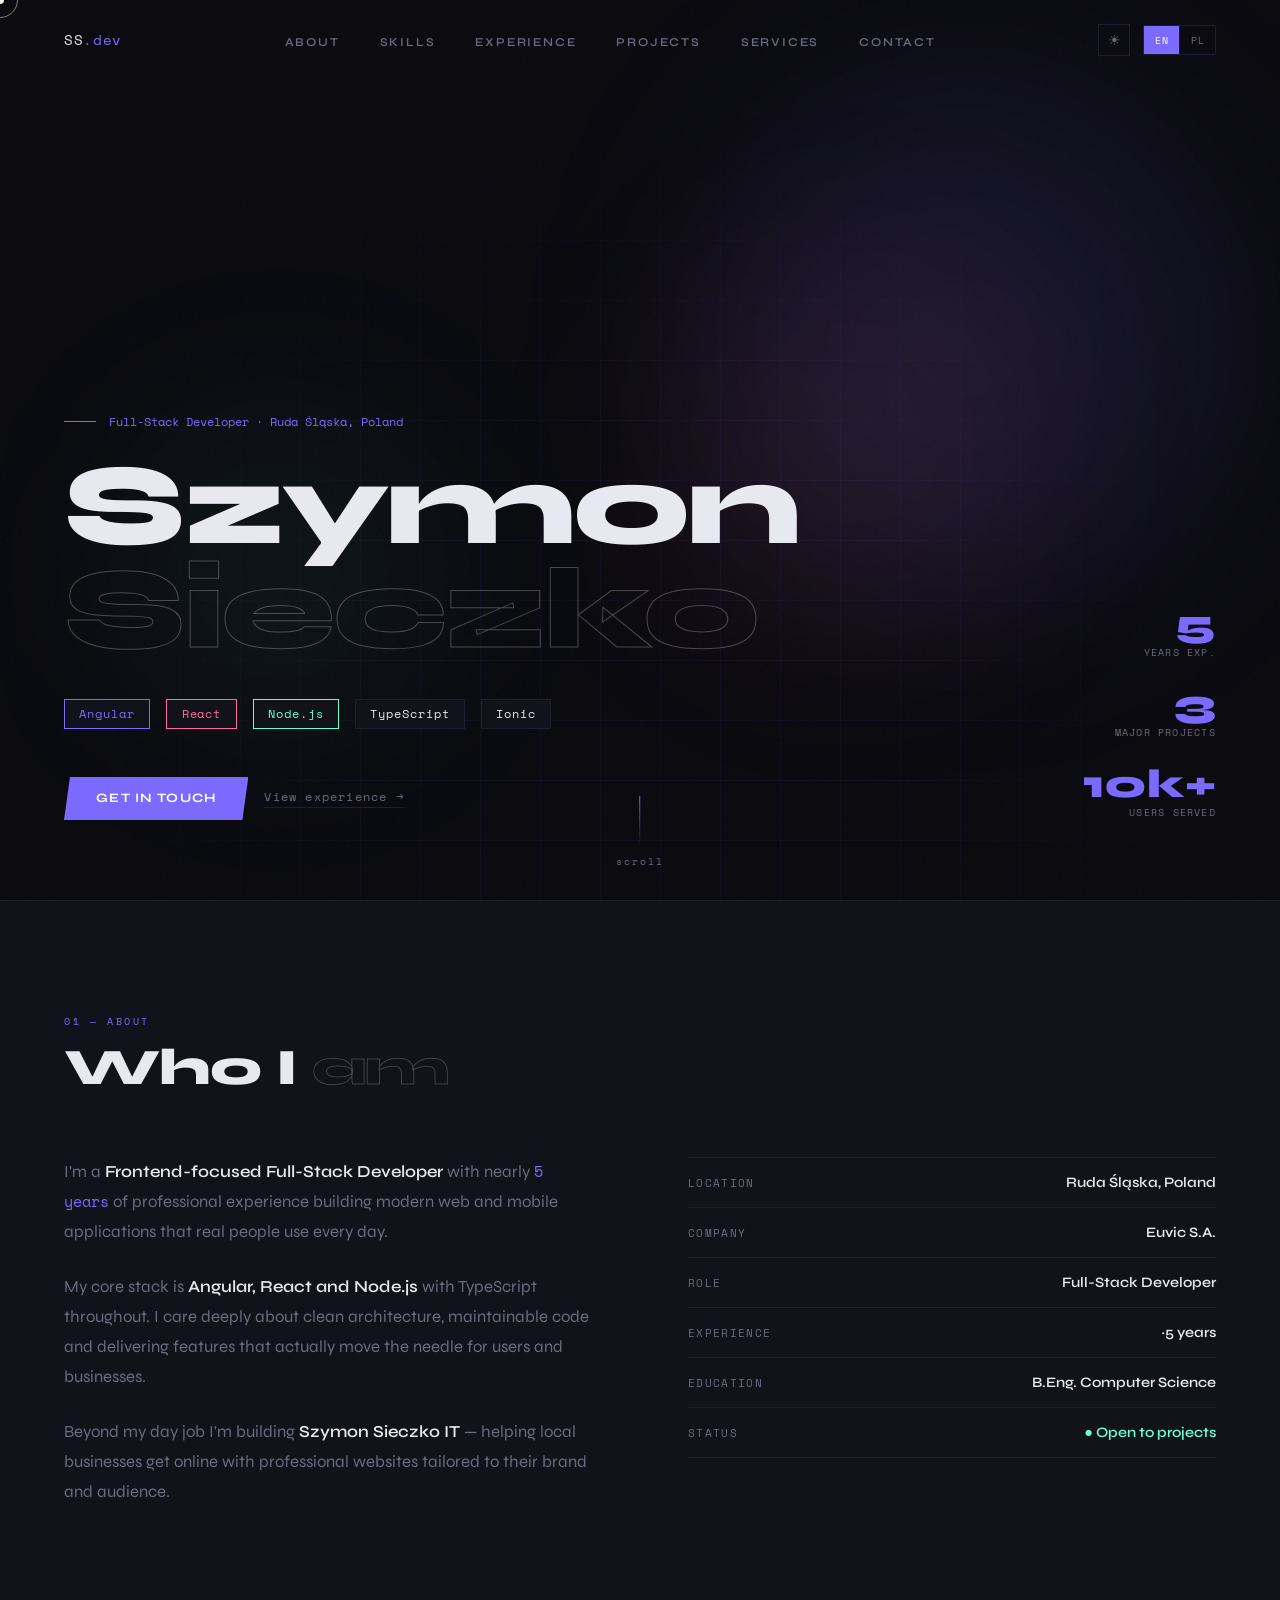
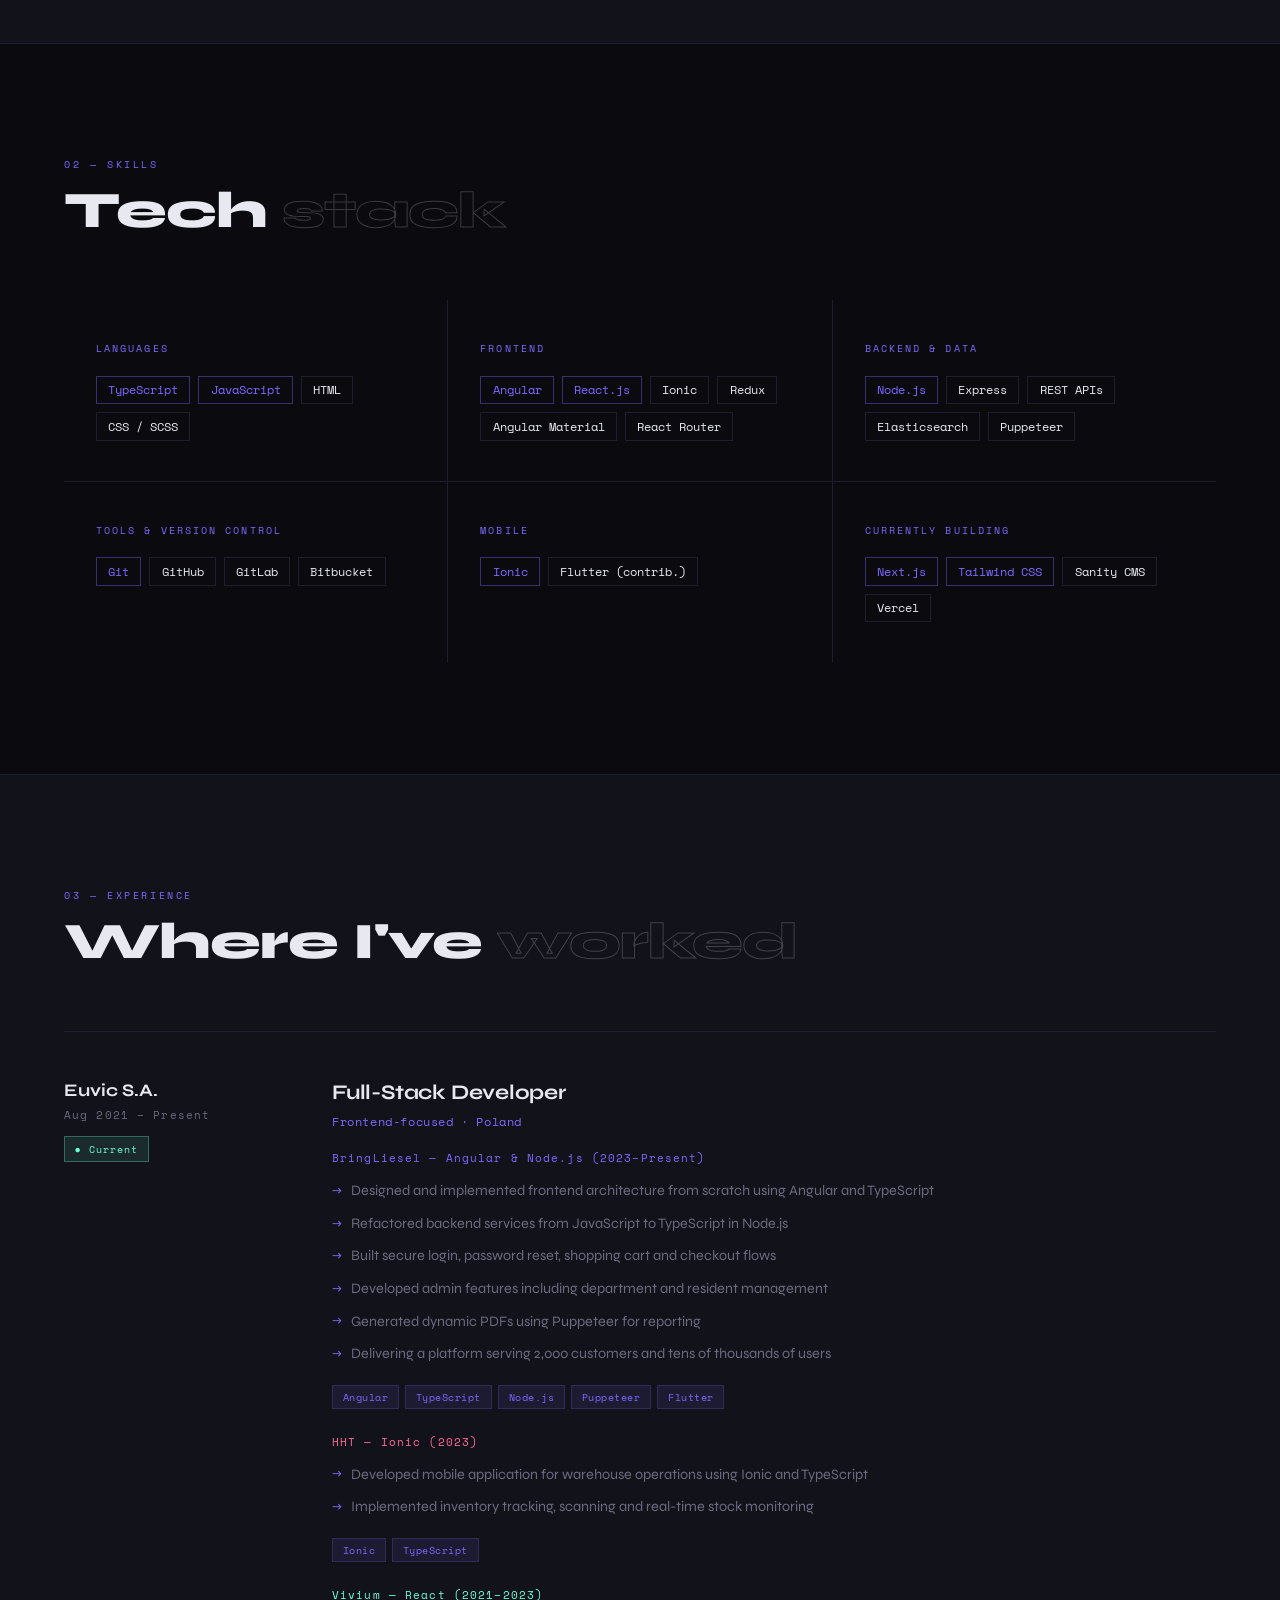
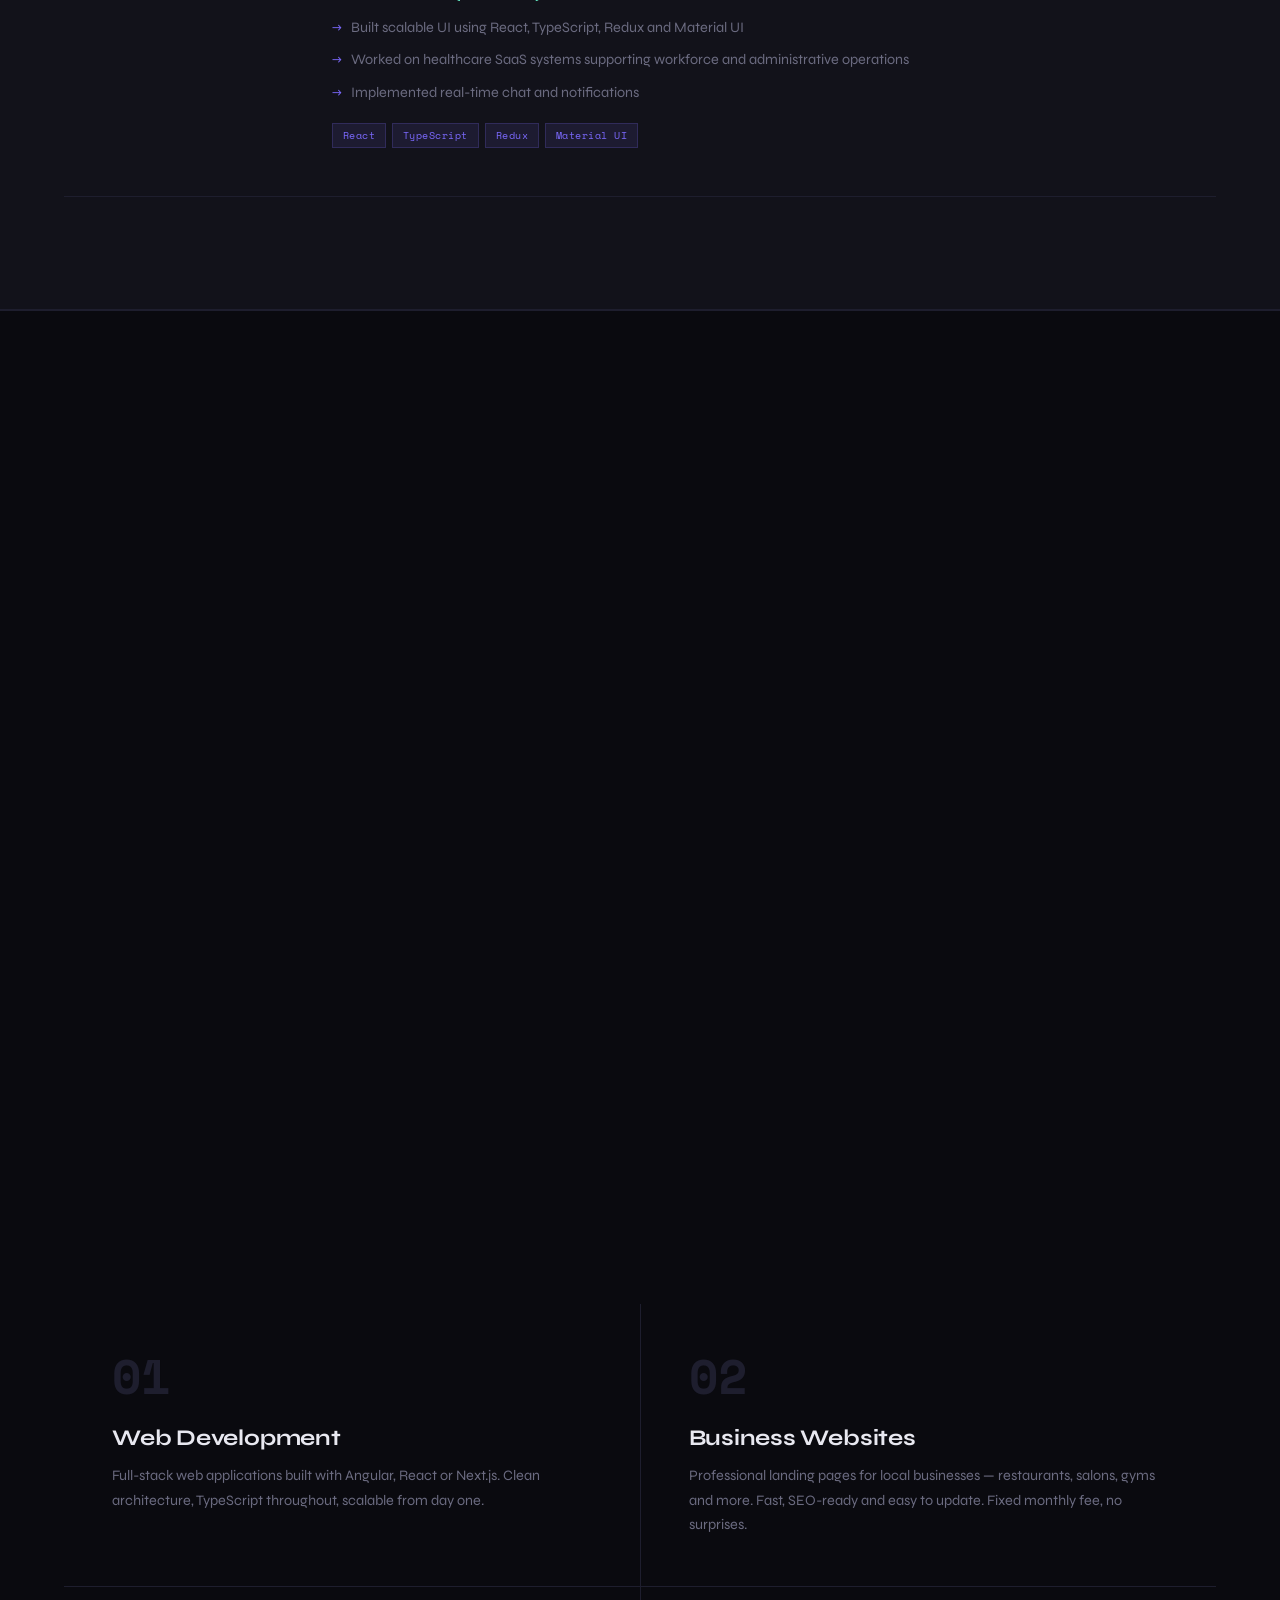
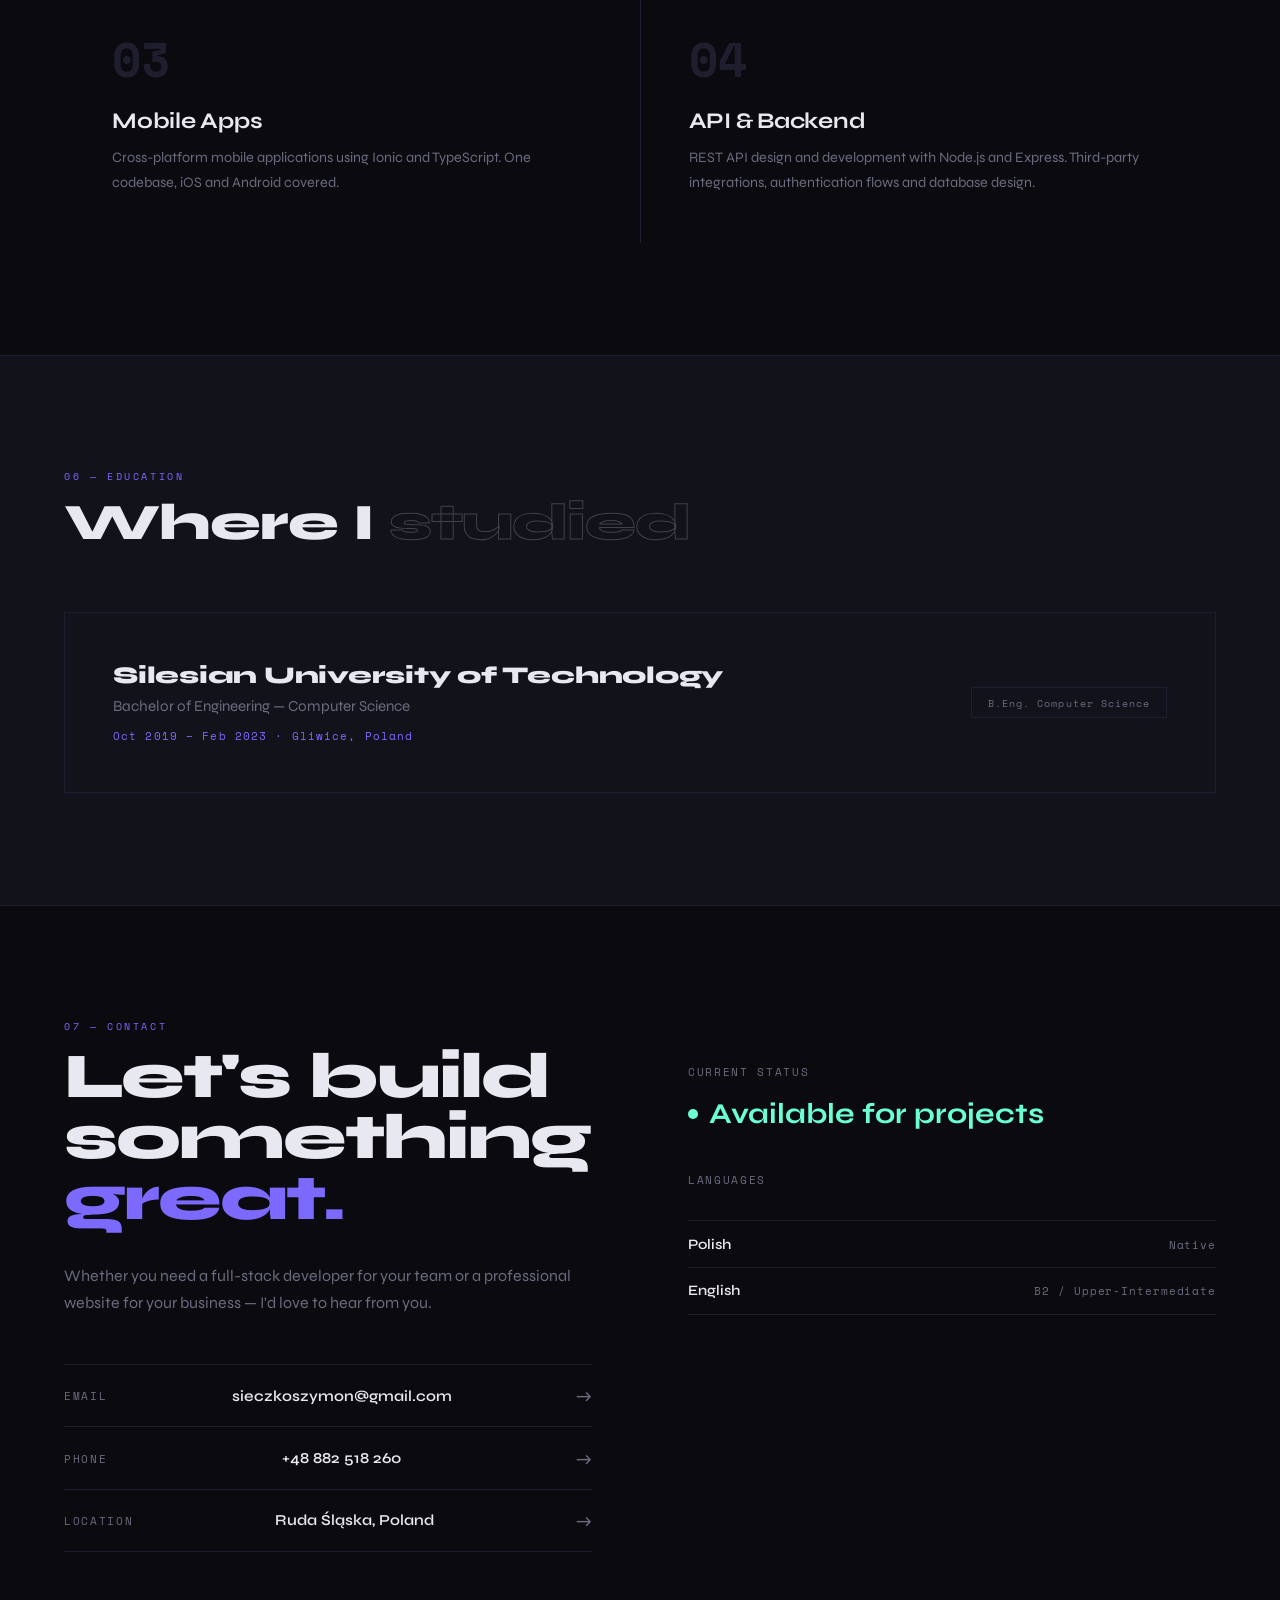
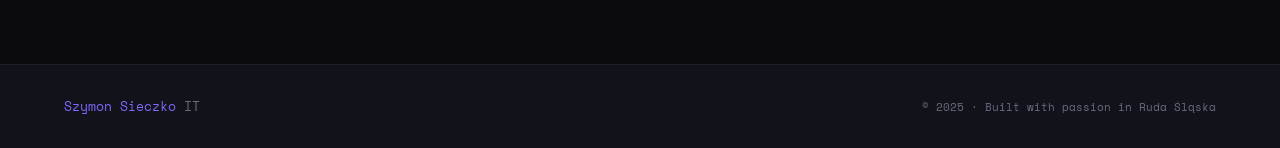
==== commit e37e897e: "update og tags" ====
--- a/index.html
+++ b/index.html
@@ -6,12 +6,16 @@
     <title>Szymon Sieczko – Full-Stack Developer</title>
 
     <!-- Google Analytics -->
-    <script async src="https://www.googletagmanager.com/gtag/js?id=G-E8KSC1H71P"></script>
+    <script
+      async
+      src="https://www.googletagmanager.com/gtag/js?id=G-E8KSC1H71P"></script>
     <script>
       window.dataLayer = window.dataLayer || [];
-      function gtag(){dataLayer.push(arguments);}
-      gtag('js', new Date());
-      gtag('config', 'G-E8KSC1H71P');
+      function gtag() {
+        dataLayer.push(arguments);
+      }
+      gtag("js", new Date());
+      gtag("config", "G-E8KSC1H71P");
     </script>
 
     <!-- SEO -->
@@ -19,14 +23,20 @@
       name="description"
       content="Szymon Sieczko – Frontend-focused Full-Stack Developer with 5 years of experience in Angular, React, Node.js and TypeScript. Based in Ruda Śląska, Poland." />
     <meta name="author" content="Szymon Sieczko" />
+    <meta name="robots" content="index, follow" />
     <meta property="og:title" content="Szymon Sieczko – Full-Stack Developer" />
     <meta
       property="og:description"
       content="Frontend-focused Full-Stack Developer. Angular, React, Node.js, TypeScript." />
     <meta property="og:type" content="website" />
     <meta property="og:image" content="https://sieczko.it/og-image.png" />
+    <meta property="og:image:width" content="1200" />
+    <meta property="og:image:height" content="630" />
+    <meta property="og:image:type" content="image/png" />
     <meta property="og:url" content="https://sieczko.it" />
 
+    <meta property="og:locale" content="en_GB" />
+    <meta property="og:site_name" content="Szymon Sieczko IT" />
     <link
       href="https://fonts.googleapis.com/css2?family=Space+Mono:ital,wght@0,400;0,700;1,400&family=Syne:wght@400;600;700;800&display=swap"
       rel="stylesheet" />
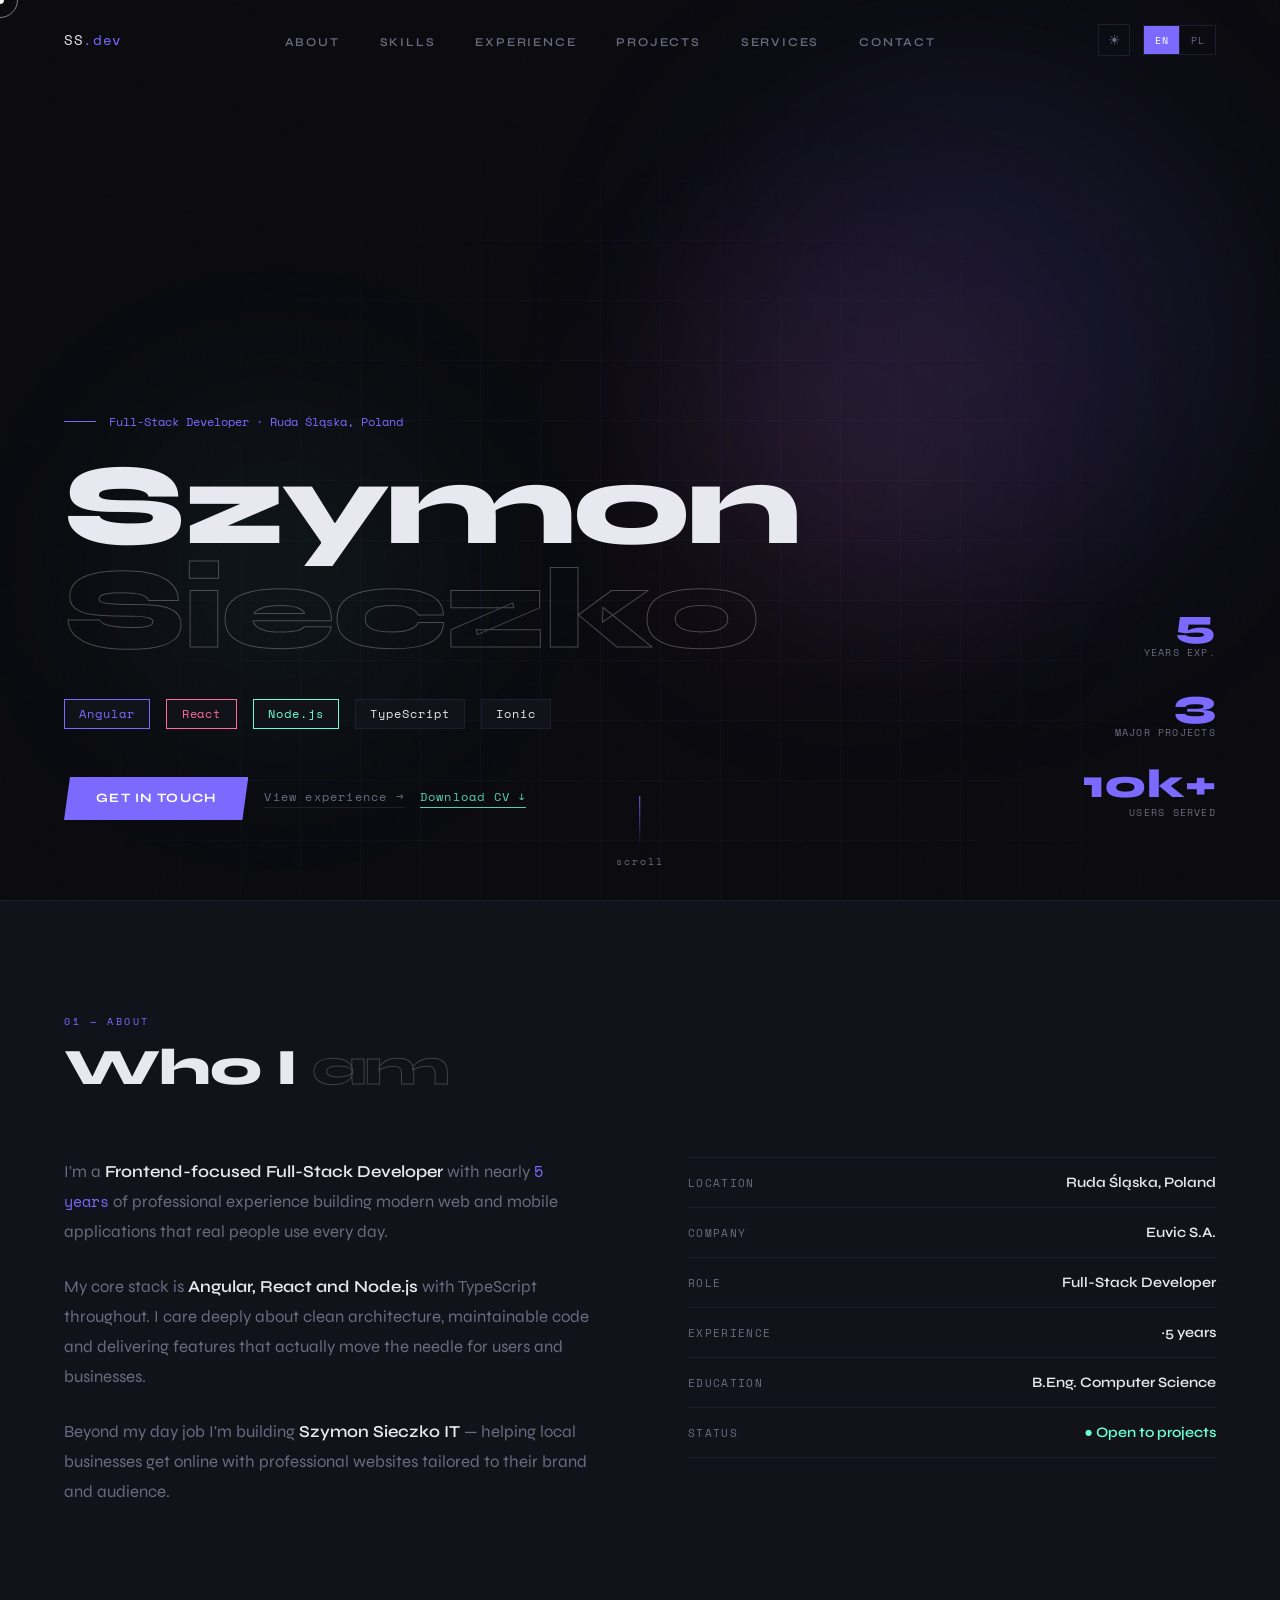
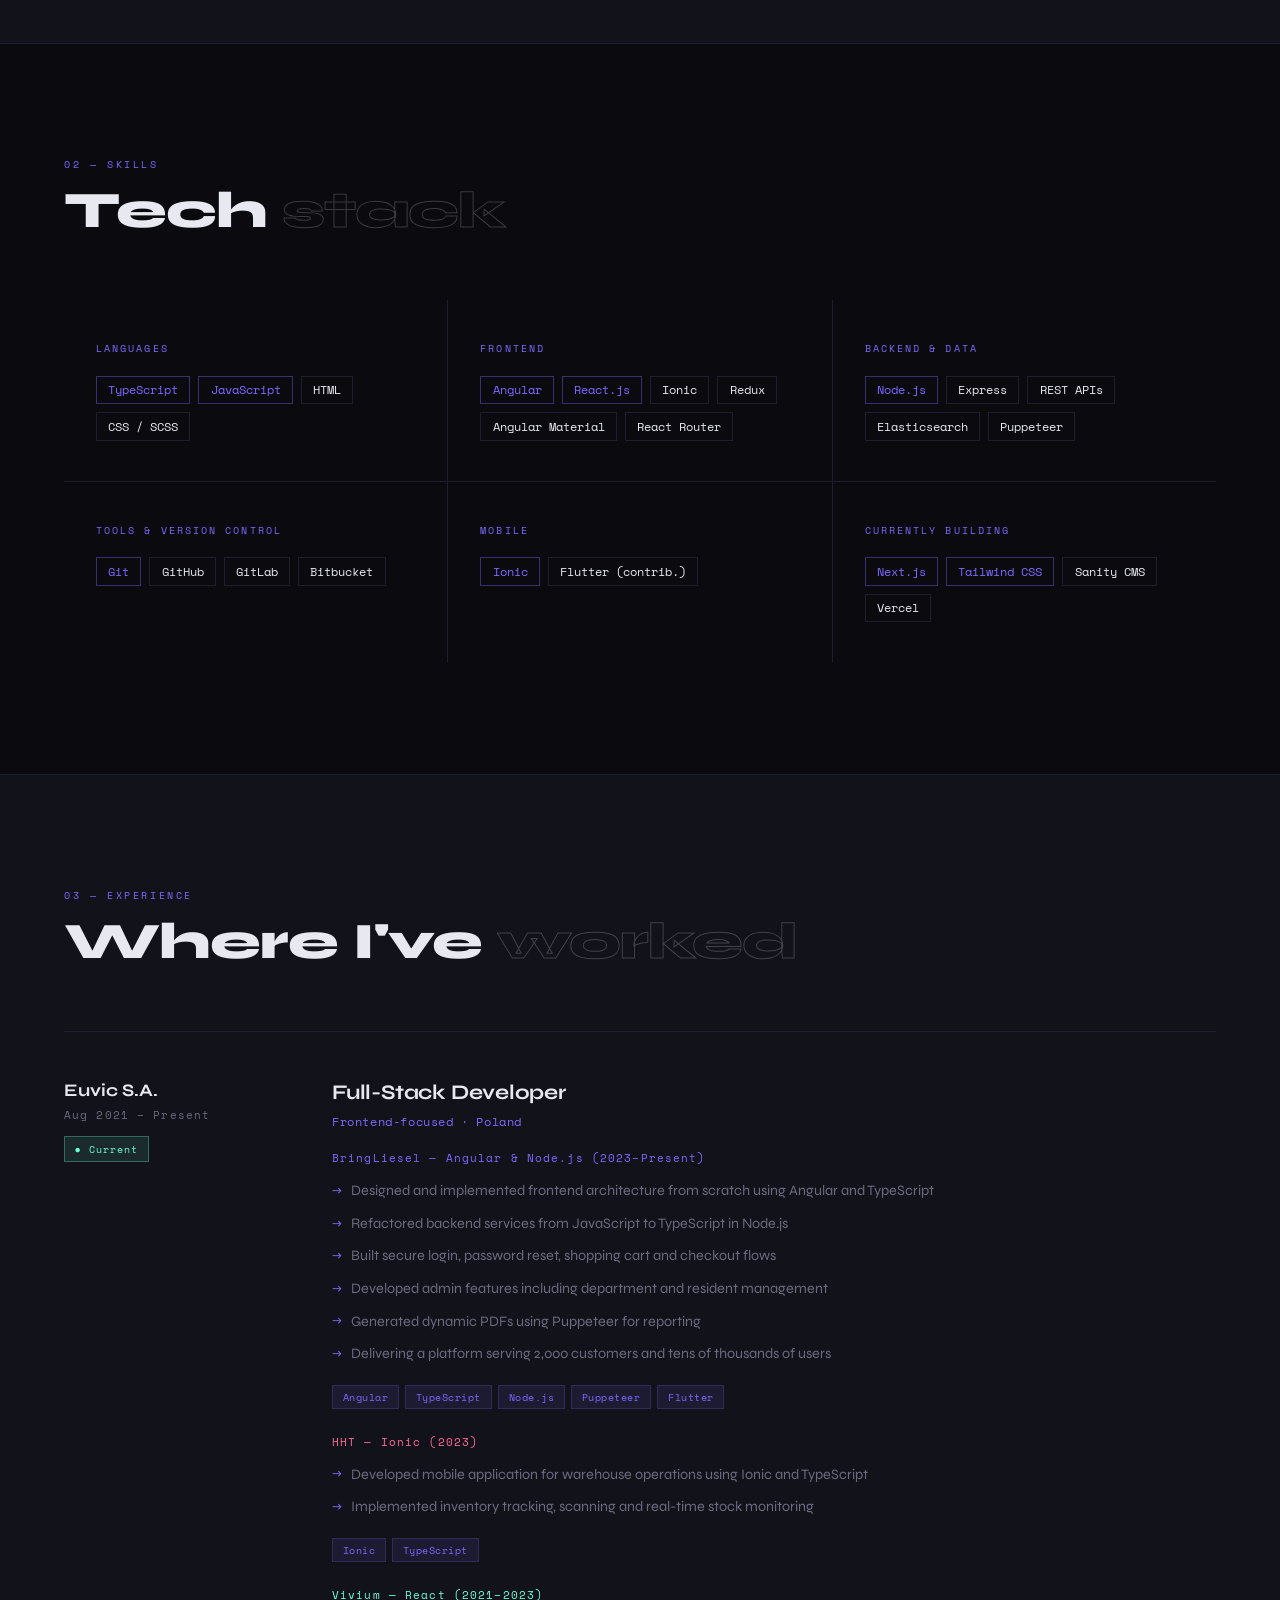
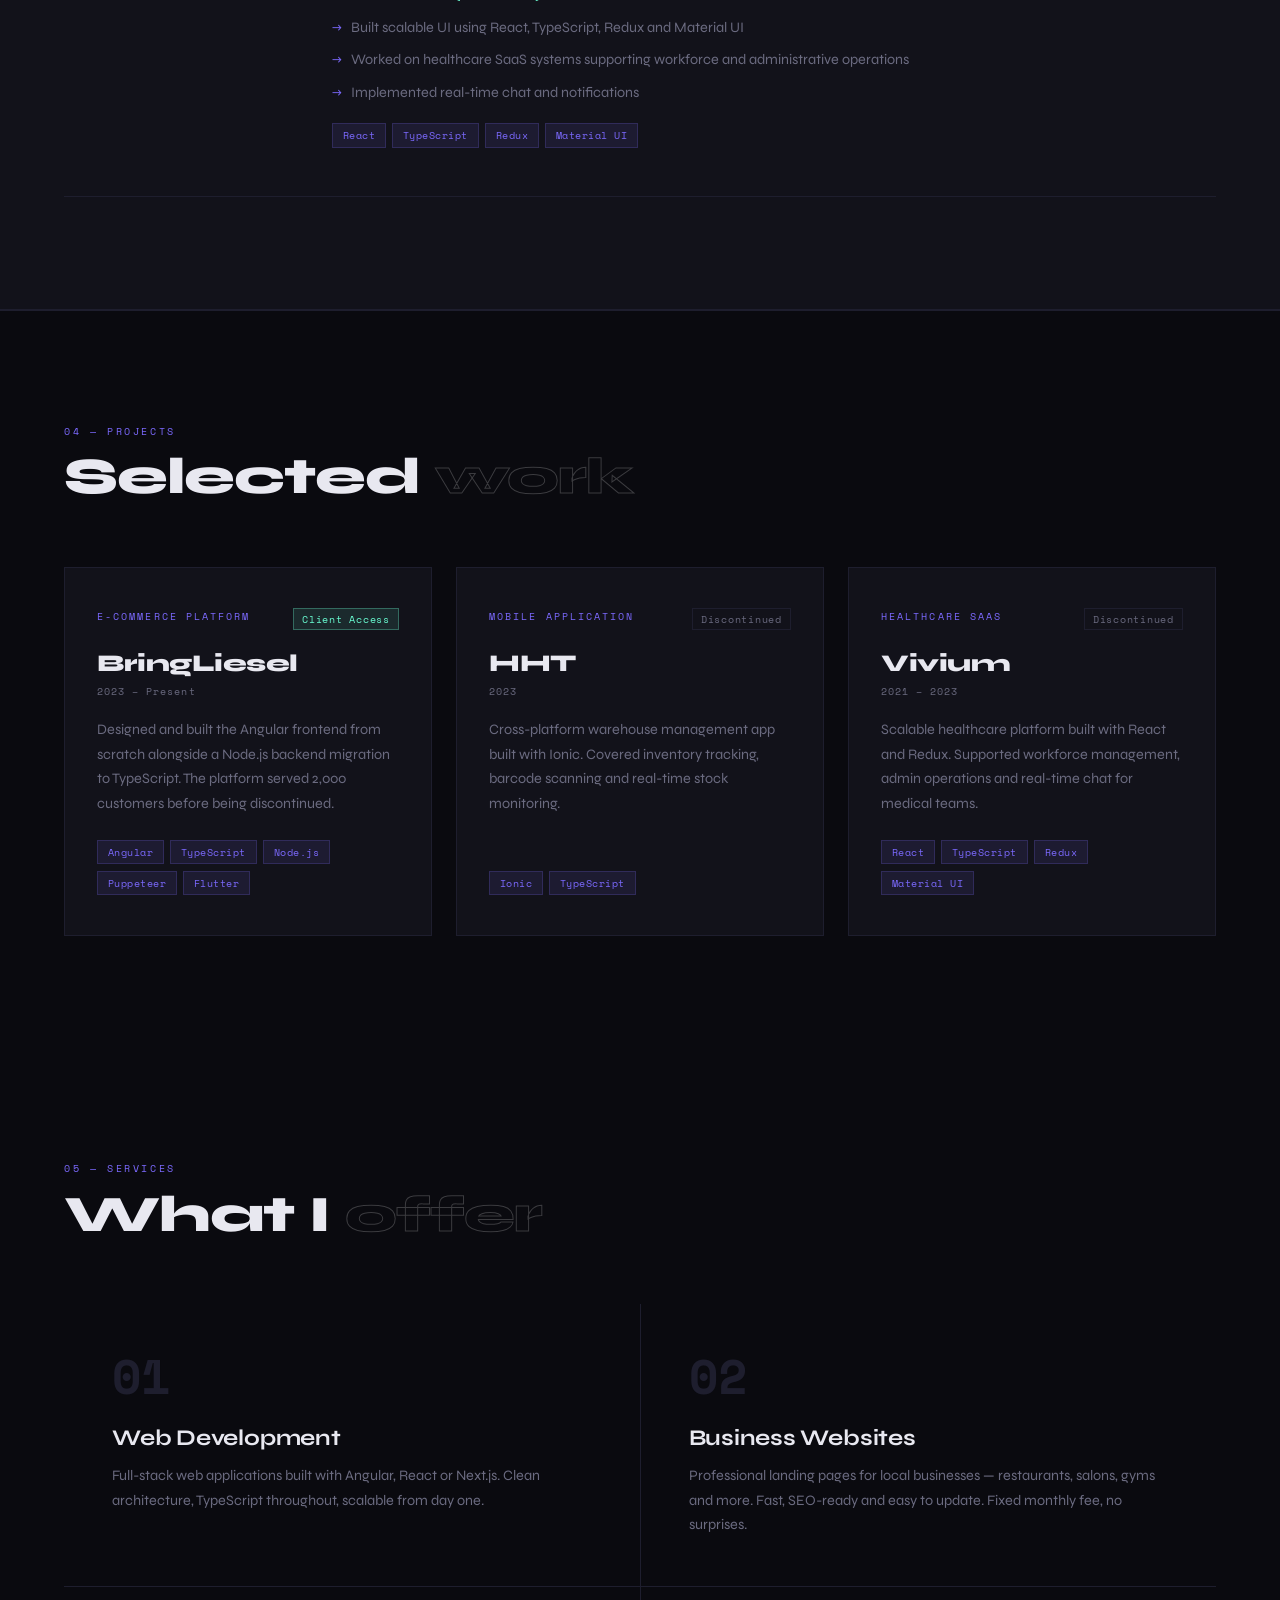
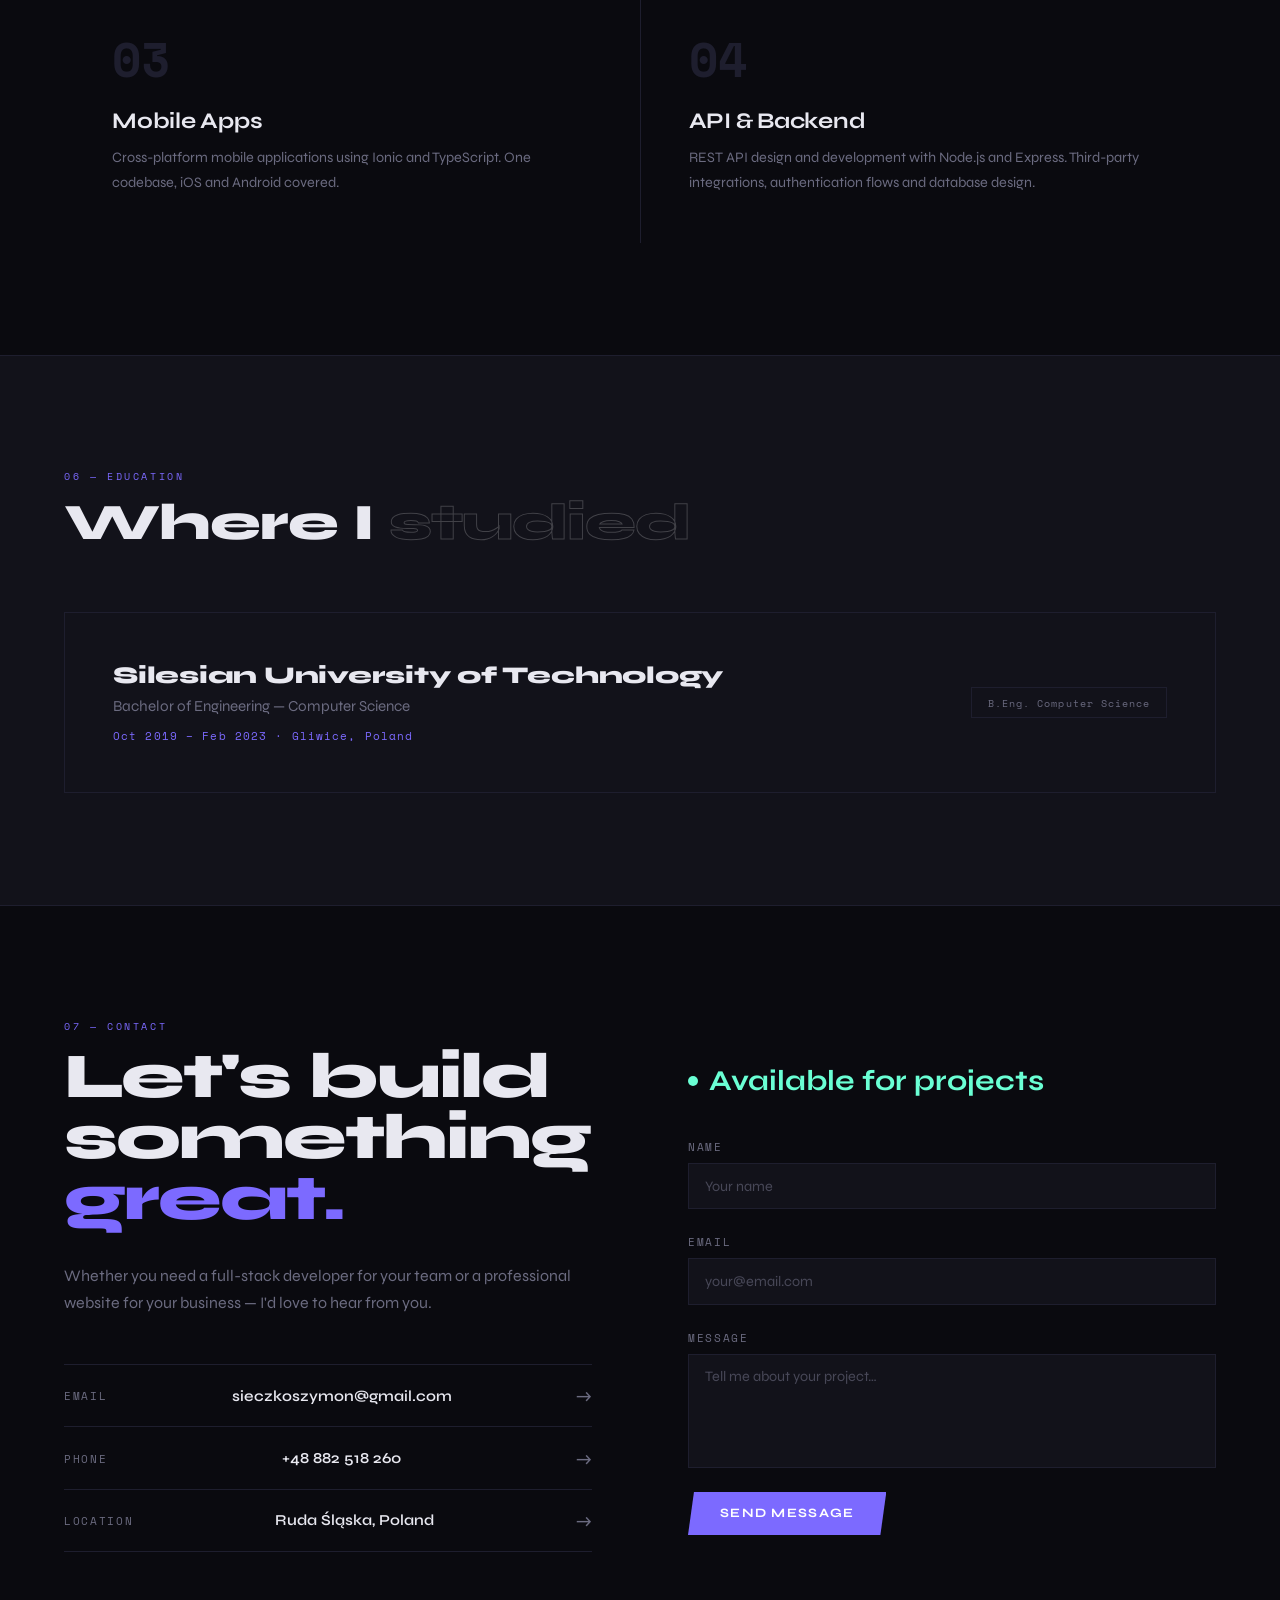
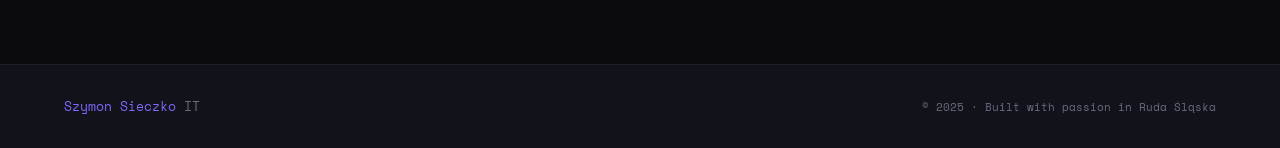
==== commit b4448cc6: "add cv download button and contact form" ====
--- a/index.html
+++ b/index.html
@@ -116,6 +116,14 @@
         >
         <a href="#experience" class="btn-ghost" data-i18n="hero_cta_ghost"
           >View experience →</a
+        >
+        <a
+          href="assets/Szymon_Sieczko_CV_EN.pdf"
+          class="btn-cv"
+          id="cvDownloadBtn"
+          download
+          data-i18n="hero_cta_cv"
+          >Download CV ↓</a
         >
       </div>
 
@@ -658,28 +666,60 @@
             </div>
           </div>
           <div class="contact-right fade-up">
-            <div class="contact-availability" data-i18n="contact_avail_status">
-              Current status
-            </div>
-            <div class="avail-status">
+            <div class="avail-status" style="margin-bottom: 2.5rem">
               <div class="avail-dot"></div>
               <span data-i18n="avail_status">Available for projects</span>
             </div>
-            <div class="contact-availability" data-i18n="contact_avail_langs">
-              Languages
-            </div>
-            <div class="lang-grid">
-              <div class="lang-row">
-                <span class="lang-name" data-i18n="lang_name_pl">Polish</span>
-                <span class="lang-level" data-i18n="lang_level_pl">Native</span>
-              </div>
-              <div class="lang-row">
-                <span class="lang-name" data-i18n="lang_name_en">English</span>
-                <span class="lang-level" data-i18n="lang_level_en"
-                  >B2 / Upper-Intermediate</span
+            <form
+              id="contactForm"
+              class="contact-form"
+              novalidate>
+              <div class="form-group">
+                <label for="formName" data-i18n="form_label_name">Name</label>
+                <input
+                  type="text"
+                  id="formName"
+                  name="name"
+                  data-i18n-placeholder="form_placeholder_name"
+                  placeholder="Your name"
+                  required
+                  autocomplete="name" />
+              </div>
+              <div class="form-group">
+                <label for="formEmail" data-i18n="form_label_email"
+                  >Email</label
                 >
-              </div>
-            </div>
+                <input
+                  type="email"
+                  id="formEmail"
+                  name="email"
+                  data-i18n-placeholder="form_placeholder_email"
+                  placeholder="your@email.com"
+                  required
+                  autocomplete="email" />
+              </div>
+              <div class="form-group">
+                <label for="formMessage" data-i18n="form_label_message"
+                  >Message</label
+                >
+                <textarea
+                  id="formMessage"
+                  name="message"
+                  rows="5"
+                  data-i18n-placeholder="form_placeholder_message"
+                  placeholder="Tell me about your project…"
+                  required></textarea>
+              </div>
+              <div class="form-footer">
+                <button
+                  type="submit"
+                  class="btn-primary form-submit"
+                  data-i18n="form_submit">
+                  Send Message
+                </button>
+                <p class="form-status" id="formStatus" aria-live="polite"></p>
+              </div>
+            </form>
           </div>
         </div>
       </div>
--- a/css/styles.css
+++ b/css/styles.css
@@ -458,6 +458,23 @@
   color: var(--text);
   border-color: var(--muted);
 }
+.btn-cv {
+  color: var(--accent3);
+  font-family: var(--mono);
+  font-size: 0.75rem;
+  text-decoration: none;
+  letter-spacing: 0.1em;
+  border-bottom: 1px solid var(--accent3);
+  padding-bottom: 2px;
+  opacity: 0.8;
+  transition:
+    color 0.2s,
+    opacity 0.2s,
+    border-color 0.2s;
+}
+.btn-cv:hover {
+  opacity: 1;
+}
 
 .hero-stats {
   position: absolute;
@@ -1091,6 +1108,72 @@
   letter-spacing: 0.08em;
 }
 
+/* CONTACT FORM */
+.contact-form {
+  display: flex;
+  flex-direction: column;
+  gap: 1.5rem;
+}
+.form-group {
+  display: flex;
+  flex-direction: column;
+  gap: 0.5rem;
+}
+.form-group label {
+  font-family: var(--mono);
+  font-size: 0.7rem;
+  letter-spacing: 0.15em;
+  text-transform: uppercase;
+  color: var(--muted);
+}
+.form-group input,
+.form-group textarea {
+  background: var(--surface);
+  border: 1px solid var(--border);
+  color: var(--text);
+  font-family: var(--sans);
+  font-size: 0.9rem;
+  padding: 0.85rem 1rem;
+  outline: none;
+  resize: none;
+  transition: border-color 0.2s;
+  -webkit-appearance: none;
+}
+.form-group input::placeholder,
+.form-group textarea::placeholder {
+  color: var(--muted);
+  opacity: 0.6;
+}
+.form-group input:focus,
+.form-group textarea:focus {
+  border-color: var(--accent);
+}
+.form-footer {
+  display: flex;
+  align-items: center;
+  gap: 1.5rem;
+  flex-wrap: wrap;
+}
+.form-submit {
+  flex-shrink: 0;
+}
+.form-submit:disabled {
+  opacity: 0.5;
+  cursor: not-allowed;
+}
+.form-status {
+  font-family: var(--mono);
+  font-size: 0.75rem;
+  letter-spacing: 0.05em;
+  line-height: 1.5;
+}
+.form-status.success {
+  color: var(--accent3);
+}
+.form-status.error {
+  color: var(--accent2);
+}
+
 /* FOOTER */
 footer {
   background: var(--surface);
